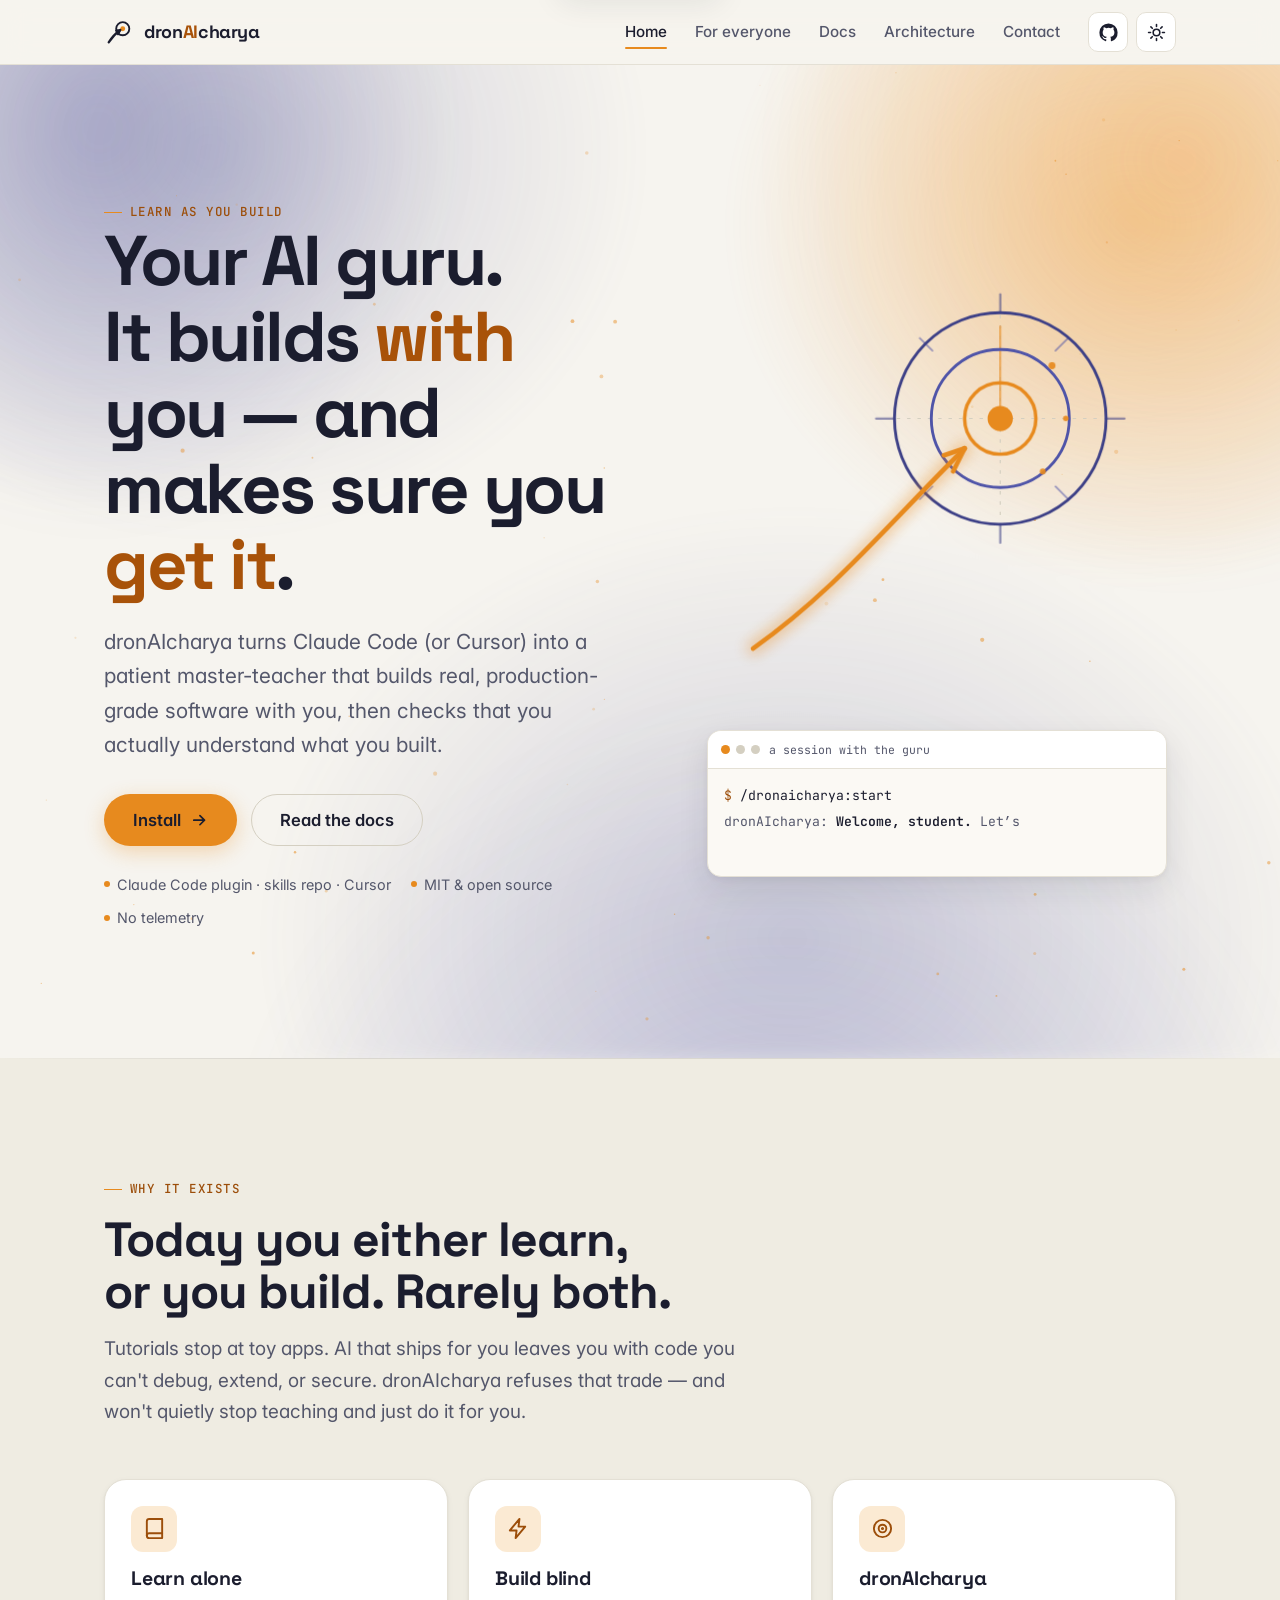
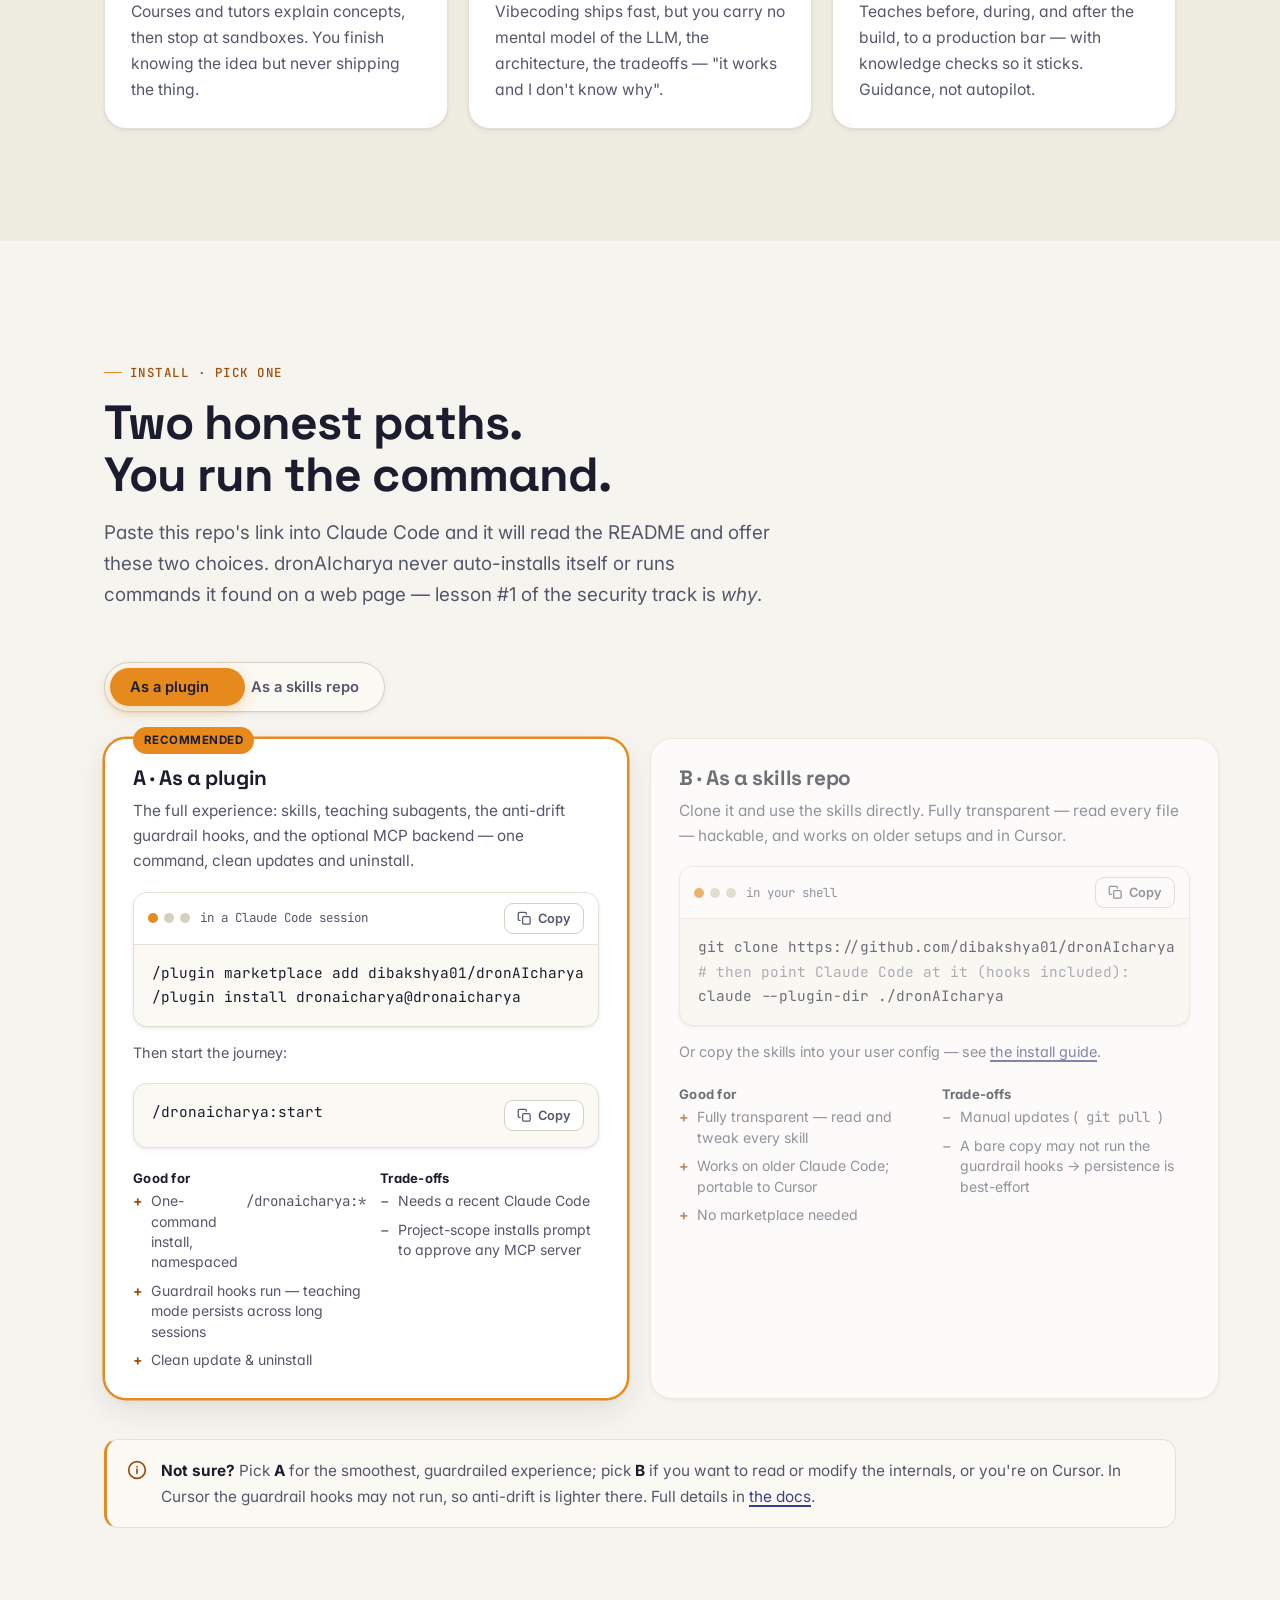
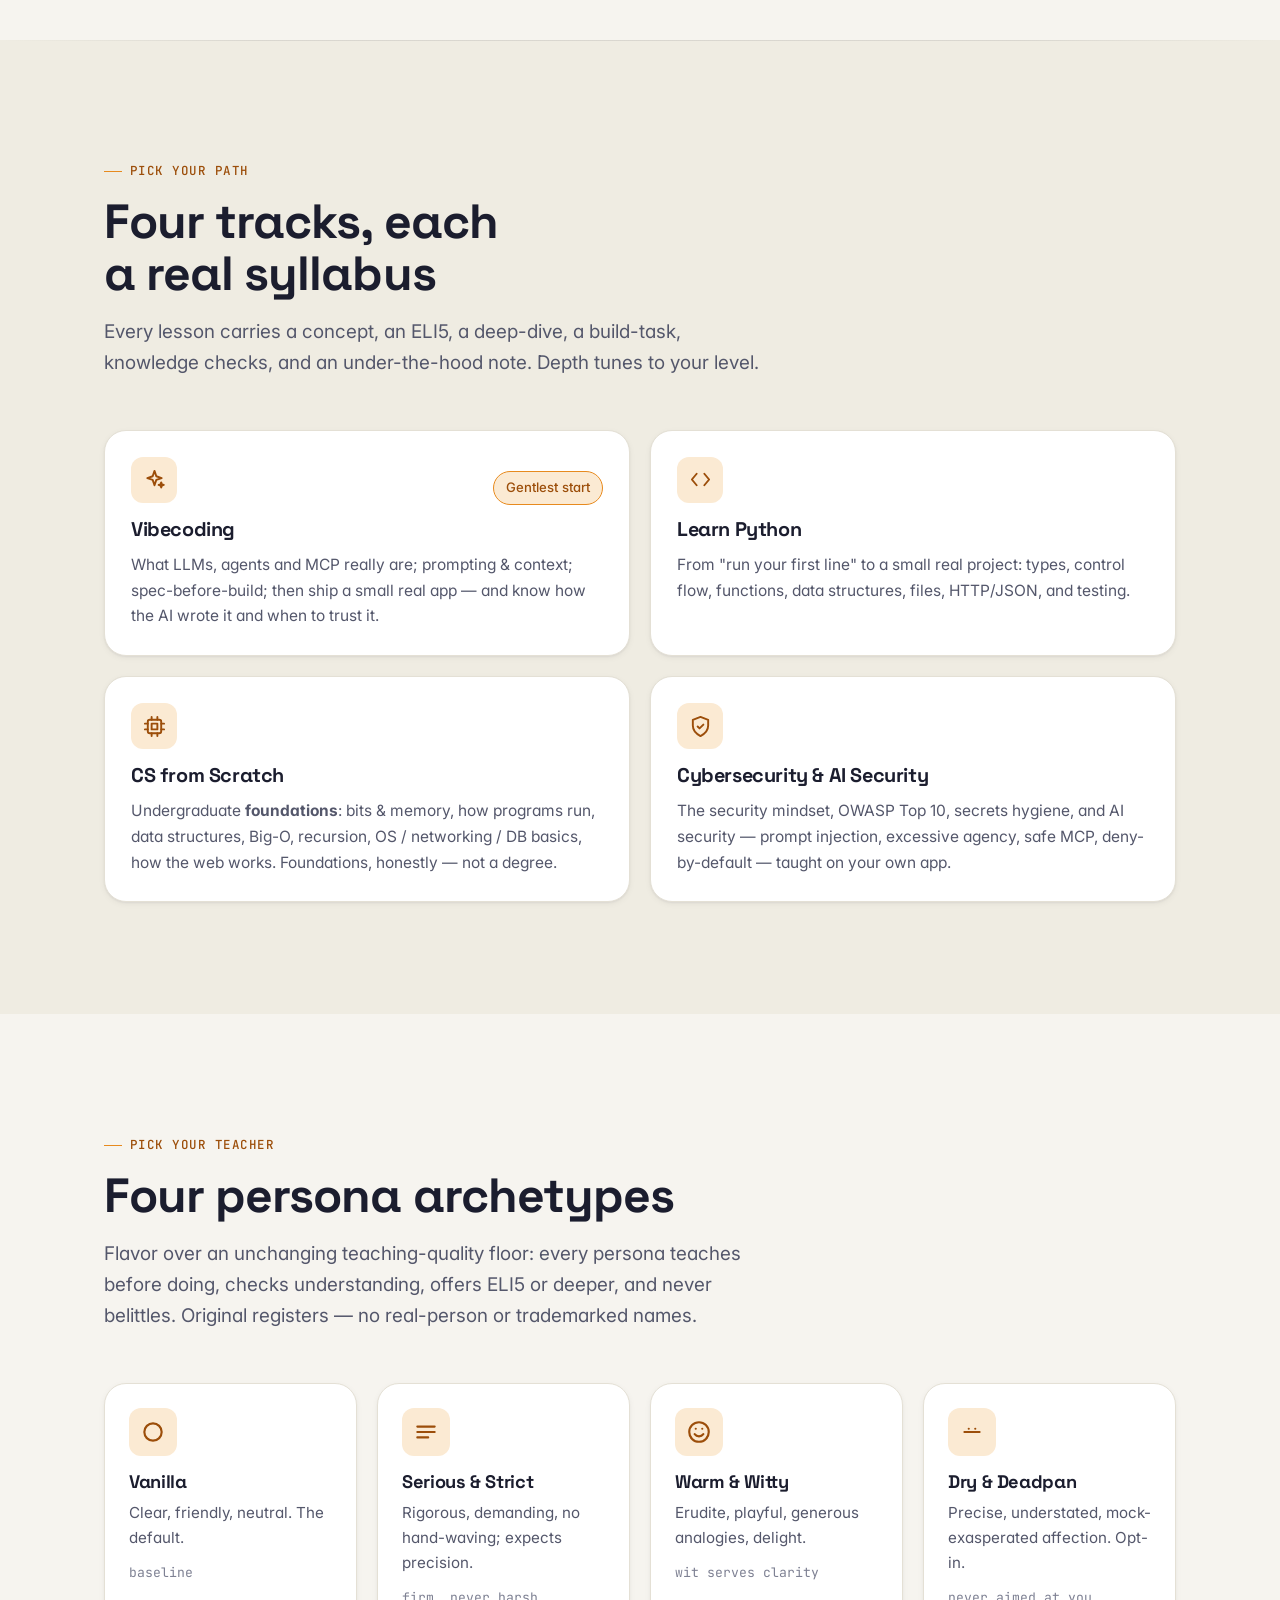
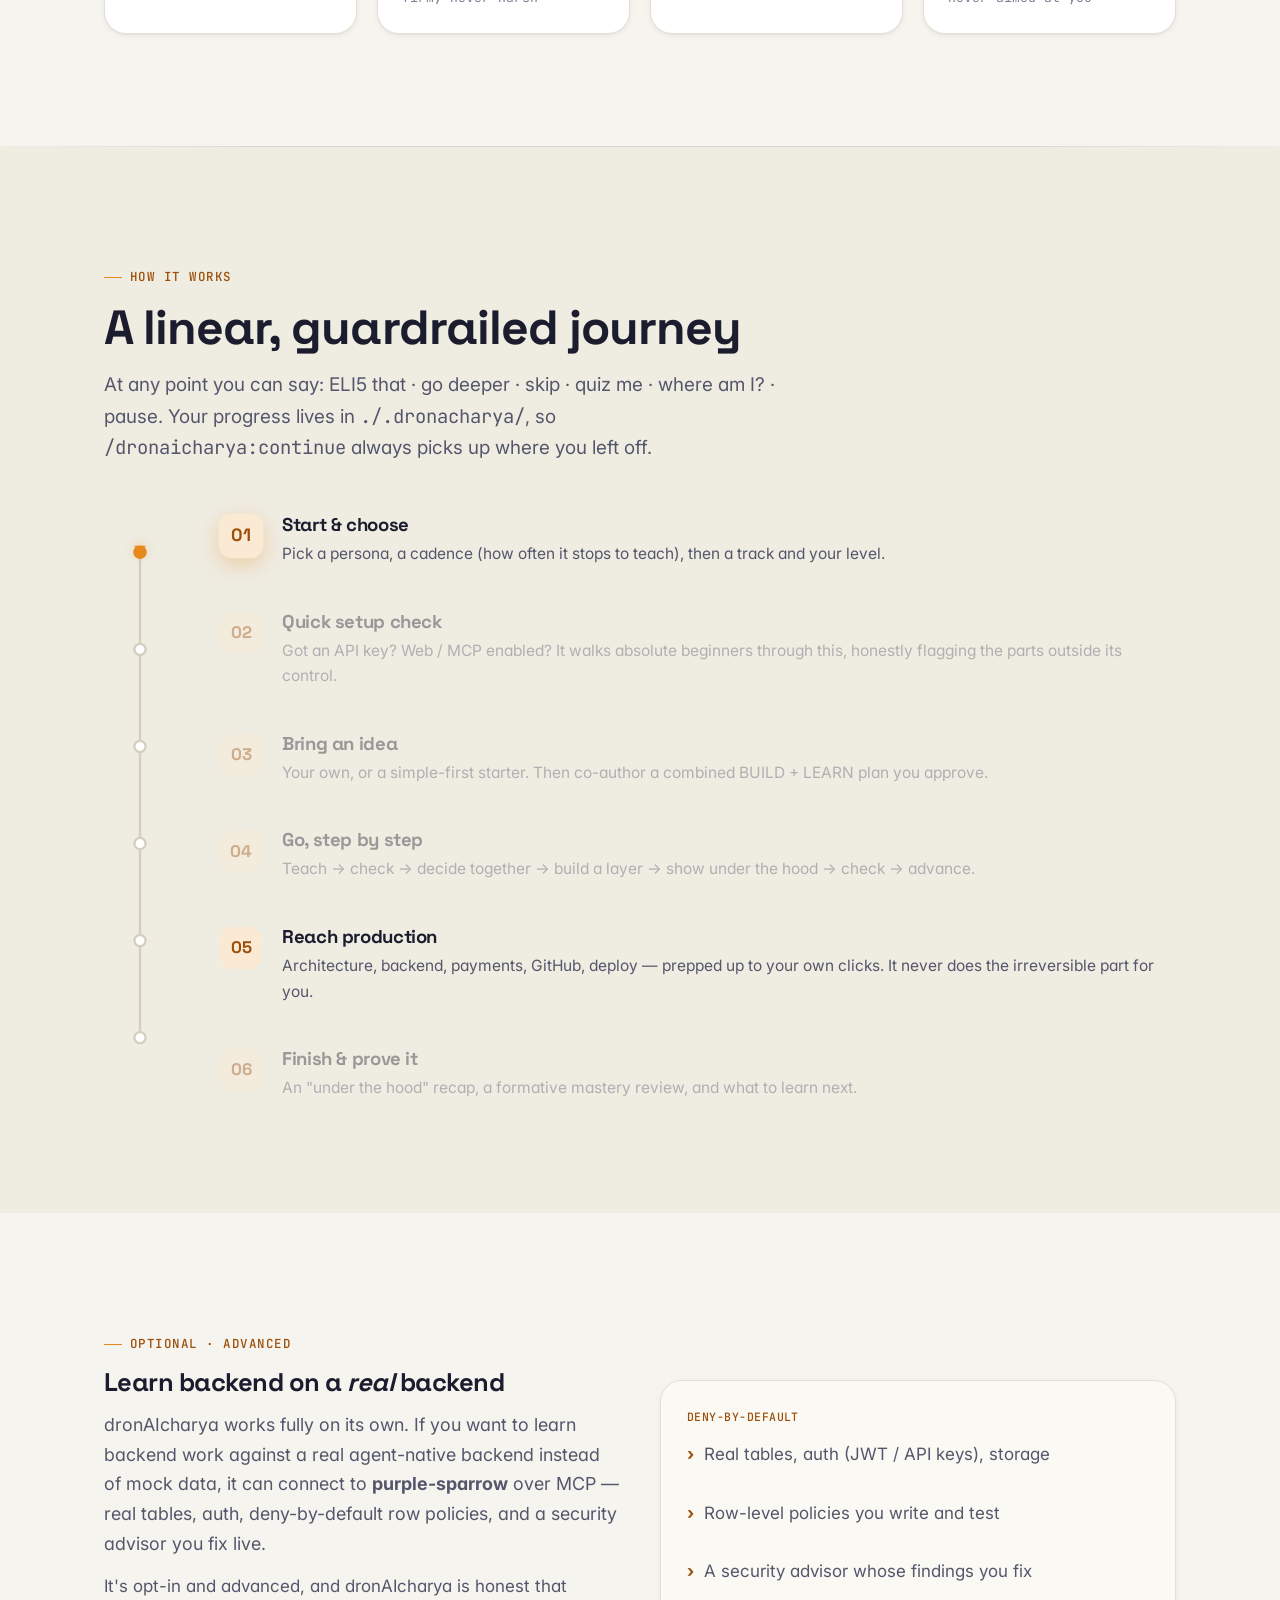
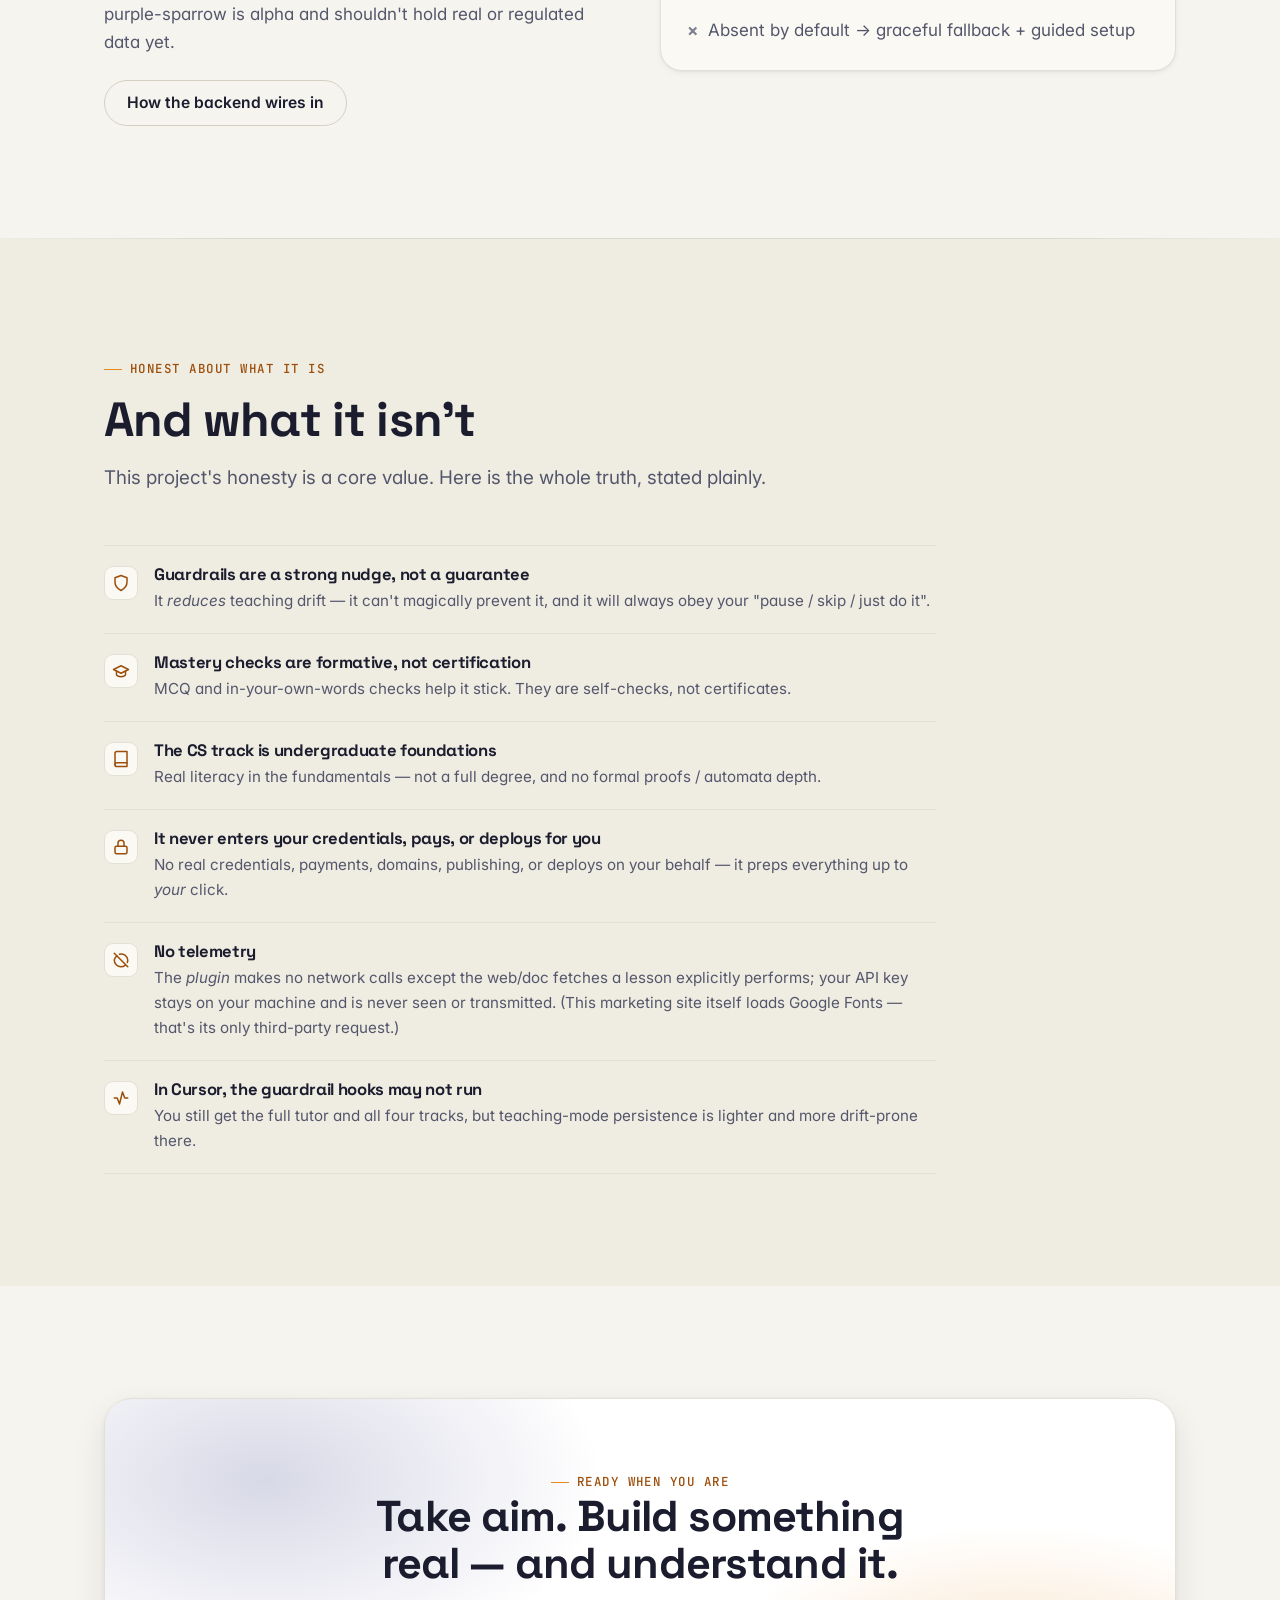
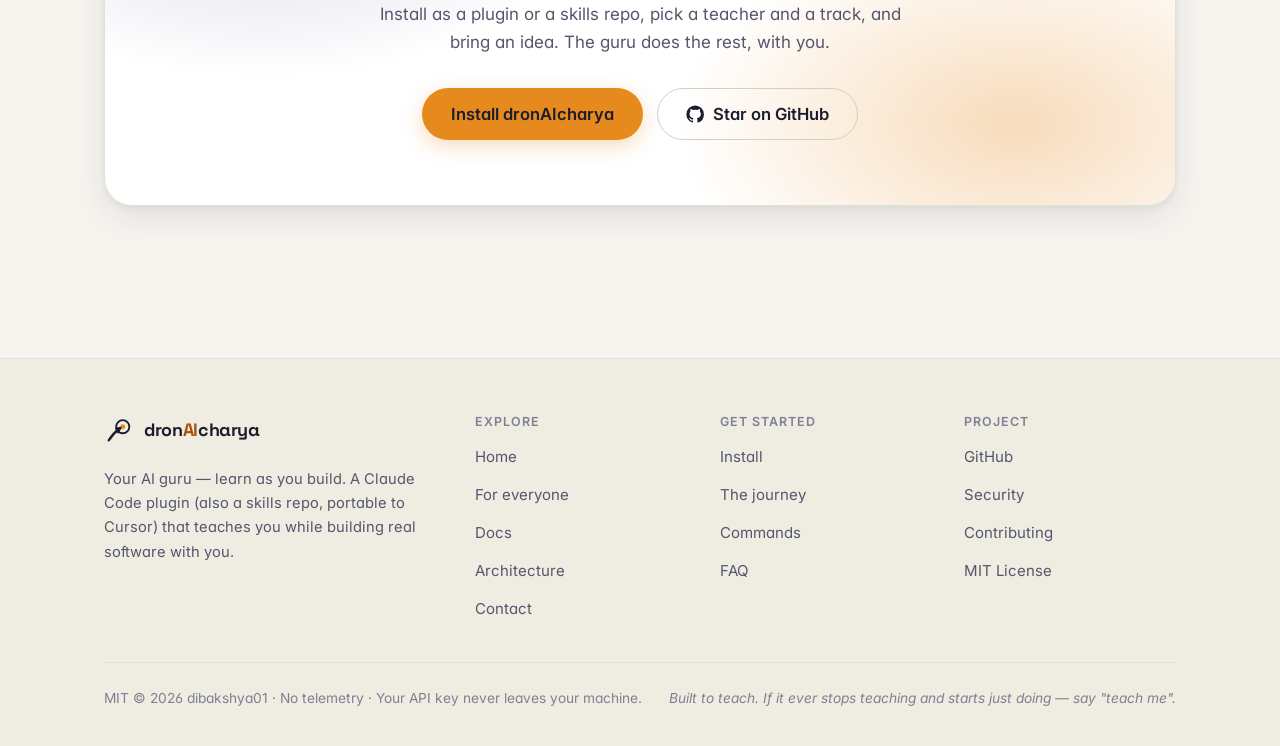
==== docs/index.html @ 23f3f472 "dronAIcharya v0.1.0 — teach-while-you-build Claude Code plugin A guided, guardrailed AI guru that te" ====
<!doctype html>
<html lang="en">
<head>
  <meta charset="utf-8">
  <meta name="viewport" content="width=device-width, initial-scale=1">
  <title>dronAIcharya — your AI guru, learn as you build</title>
  <meta name="description" content="A Claude Code plugin (also a skills repo, portable to Cursor) that turns an AI coding agent into a patient master-teacher: it builds real software with you and makes sure you understand it. Four tracks, four personas, MIT, no telemetry.">
  <meta name="color-scheme" content="light dark">
  <link rel="icon" href="assets/logo.svg" type="image/svg+xml">
  <meta property="og:type" content="website">
  <meta property="og:title" content="dronAIcharya — your AI guru, learn as you build">
  <meta property="og:description" content="Teaches you while it builds real software with you — and checks that you actually get it. A Claude Code plugin. MIT, no telemetry.">
  <meta property="og:image" content="assets/social-card.svg">
  <meta name="twitter:card" content="summary_large_image">
  <script>(function(){try{var t=localStorage.getItem('dron-theme');if(t==='dark'||t==='light'){document.documentElement.setAttribute('data-theme',t);}}catch(e){}})();</script>
  <link rel="preconnect" href="https://fonts.googleapis.com">
  <link rel="preconnect" href="https://fonts.gstatic.com" crossorigin>
  <link href="https://fonts.googleapis.com/css2?family=Space+Grotesk:wght@500;700&family=Inter:wght@400;500;600&family=JetBrains+Mono:wght@400;500&display=swap" rel="stylesheet">
  <link rel="stylesheet" href="assets/styles.css">
  <noscript><style>[data-reveal]{opacity:1!important;transform:none!important}</style></noscript>
</head>
<body>
  <a class="skip-link" href="#main">Skip to content</a>
  <div class="scroll-progress" aria-hidden="true"></div>
  <div class="grain" aria-hidden="true"></div>

  <header class="site-header">
    <nav class="container nav" aria-label="Primary">
      <a class="brand" href="index.html" aria-label="dronAIcharya — home">
        <svg class="mark" viewBox="0 0 32 32" fill="none" stroke="currentColor" aria-hidden="true">
          <circle cx="20" cy="12.5" r="7" stroke-width="2"/>
          <circle cx="20" cy="12.5" r="2.6" stroke="none" style="fill:var(--accent)"/>
          <path d="M5 27 C 9 21, 13 17, 17.3 13.9" stroke-width="2.4" stroke-linecap="round"/>
          <path d="M17.3 13.9 L 13 14.6 M17.3 13.9 L 14.9 18.3" stroke-width="2.4" stroke-linecap="round"/>
        </svg>
        <span>dron<span class="wm-ai">AI</span>charya</span>
      </a>
      <ul class="nav-links" id="nav-links">
        <li><a href="index.html" aria-current="page">Home</a></li>
        <li><a href="eli5.html">For everyone</a></li>
        <li><a href="docs.html">Docs</a></li>
        <li><a href="architecture.html">Architecture</a></li>
        <li><a href="contact.html">Contact</a></li>
      </ul>
      <div class="nav-tools">
        <a class="icon-btn" href="https://github.com/dibakshya01/dronAIcharya" target="_blank" rel="noopener" aria-label="dronAIcharya on GitHub">
          <svg viewBox="0 0 24 24" fill="currentColor" aria-hidden="true"><path d="M12 .5A11.5 11.5 0 0 0 .5 12a11.5 11.5 0 0 0 7.86 10.92c.57.1.78-.25.78-.55v-2c-3.2.7-3.88-1.37-3.88-1.37-.52-1.33-1.28-1.68-1.28-1.68-1.05-.72.08-.7.08-.7 1.16.08 1.77 1.2 1.77 1.2 1.03 1.76 2.7 1.25 3.36.96.1-.75.4-1.26.73-1.55-2.55-.29-5.24-1.28-5.24-5.7 0-1.26.45-2.29 1.2-3.1-.12-.3-.52-1.48.11-3.08 0 0 .97-.31 3.18 1.18a11 11 0 0 1 5.8 0c2.2-1.49 3.17-1.18 3.17-1.18.63 1.6.23 2.78.11 3.08.75.81 1.2 1.84 1.2 3.1 0 4.43-2.69 5.4-5.25 5.69.41.36.78 1.06.78 2.14v3.17c0 .3.2.66.79.55A11.5 11.5 0 0 0 23.5 12 11.5 11.5 0 0 0 12 .5Z"/></svg>
        </a>
        <button class="icon-btn theme-toggle" type="button" aria-pressed="false" aria-label="Switch to dark theme">
          <svg class="sun" viewBox="0 0 24 24" fill="none" stroke="currentColor" stroke-width="2" stroke-linecap="round" aria-hidden="true"><circle cx="12" cy="12" r="4.2"/><path d="M12 2v2.5M12 19.5V22M2 12h2.5M19.5 12H22M4.9 4.9l1.8 1.8M17.3 17.3l1.8 1.8M19.1 4.9l-1.8 1.8M6.7 17.3l-1.8 1.8"/></svg>
          <svg class="moon" viewBox="0 0 24 24" fill="none" stroke="currentColor" stroke-width="2" stroke-linecap="round" stroke-linejoin="round" aria-hidden="true"><path d="M20 14.5A8 8 0 0 1 9.5 4 7 7 0 1 0 20 14.5Z"/></svg>
        </button>
        <button class="icon-btn nav-toggle" type="button" aria-label="Open menu" aria-expanded="false" aria-controls="nav-links">
          <svg viewBox="0 0 24 24" fill="none" stroke="currentColor" stroke-width="2" stroke-linecap="round" aria-hidden="true"><path d="M3 6h18M3 12h18M3 18h18"/></svg>
        </button>
      </div>
    </nav>
  </header>

  <main id="main">

    <!-- ============== HERO ============== -->
    <section class="hero" aria-labelledby="hero-title">
      <div class="hero-glow" aria-hidden="true"></div>
      <div class="hero-aurora" aria-hidden="true"></div>
      <div class="hero-canvas" aria-hidden="true"></div>
      <div class="container">
        <div class="hero-grid">
          <div class="hero-copy">
            <span class="eyebrow">Learn as you build</span>
            <h1 id="hero-title">Your AI guru.<br>It builds <span class="accent">with</span> you — and makes sure you <span class="accent">get it</span>.</h1>
            <p class="hero-sub">dronAIcharya turns Claude Code (or Cursor) into a patient master-teacher that builds real, production-grade software with you, then checks that you actually understand what you built.</p>
            <div class="hero-cta">
              <a class="btn btn--primary btn--lg" href="#install">
                Install
                <svg viewBox="0 0 24 24" fill="none" stroke="currentColor" stroke-width="2.2" stroke-linecap="round" stroke-linejoin="round" aria-hidden="true"><path d="M5 12h14M13 6l6 6-6 6"/></svg>
              </a>
              <a class="btn btn--ghost btn--lg" href="docs.html">Read the docs</a>
            </div>
            <div class="hero-meta">
              <span><span class="dot" aria-hidden="true"></span>Claude Code plugin · skills repo · Cursor</span>
              <span><span class="dot" aria-hidden="true"></span>MIT &amp; open source</span>
              <span><span class="dot" aria-hidden="true"></span>No telemetry</span>
            </div>
          </div>

          <div class="hero-figure">
            <div class="hero-scene" aria-hidden="true">
              <svg viewBox="0 0 400 400" fill="none" xmlns="http://www.w3.org/2000/svg">
                <!-- faint crosshair -->
                <path d="M255 60 V240 M165 150 H345" stroke="var(--border-strong)" stroke-width="1" stroke-dasharray="3 6"/>
                <!-- lock-on reticle: rotating tick ring + radar scan around the target -->
                <g class="reticle-ticks">
                  <path d="M255 42 V58 M255 242 V258 M147 150 H163 M347 150 H363" stroke="var(--brand)" stroke-width="2" stroke-linecap="round"/>
                  <path d="M185 80 L196 91 M314 80 L303 91 M185 220 L196 209 M314 220 L303 209" stroke="var(--brand-2)" stroke-width="1.6" stroke-linecap="round"/>
                </g>
                <g class="reticle-scan">
                  <path d="M255 150 L255 70" stroke="var(--accent)" stroke-width="2" stroke-linecap="round"/>
                </g>
                <!-- target reticle -->
                <circle class="target-ring r1" cx="255" cy="150" r="92" stroke="var(--brand)" stroke-width="2.5"/>
                <circle class="target-ring r2" cx="255" cy="150" r="60" stroke="var(--brand-2)" stroke-width="2.5"/>
                <circle class="target-ring r3" cx="255" cy="150" r="31" stroke="var(--accent)" stroke-width="3"/>
                <circle class="target-core" cx="255" cy="150" r="11" fill="var(--accent)"/>
                <!-- the arrow's arc: trailing glow behind the crisp stroke -->
                <path class="arc-glow" d="M40 350 C 110 300, 150 250, 224 176" pathLength="1"/>
                <path class="arc-path" d="M40 350 C 110 300, 150 250, 224 176" pathLength="1" stroke="var(--accent)" stroke-width="4" stroke-linecap="round"/>
                <g class="arc-head" stroke="var(--accent)" stroke-width="4" stroke-linecap="round">
                  <path d="M224 176 L 206 182"/>
                  <path d="M224 176 L 214 196"/>
                </g>
                <!-- the comet that travels the arc into the bullseye -->
                <circle class="arc-comet" cx="0" cy="0" r="5"/>
                <!-- sparks on impact -->
                <g class="spark" fill="var(--accent)">
                  <circle cx="300" cy="104" r="3"/>
                  <circle cx="312" cy="150" r="2.4"/>
                  <circle cx="292" cy="196" r="2.6"/>
                </g>
              </svg>
            </div>

            <!-- Decorative illustration only — not a live terminal. -->
            <div class="hero-terminal" data-terminal role="img"
                 aria-label="Illustration: running the start command, the guru replies with a welcome and an invitation to build something and understand it.">
              <div class="term-head" aria-hidden="true">
                <span class="term-dots"><i></i><i></i><i></i></span>
                <span class="term-title">a session with the guru</span>
              </div>
              <div class="term-body" aria-hidden="true">
                <div class="term-line"><span class="term-prompt">$ </span><span class="term-cmd">/dronaicharya:start</span></div>
                <div class="term-line term-resp">dronAIcharya: <b>Welcome, student.</b> Let&rsquo;s take aim &mdash;</div>
                <div class="term-line term-resp">what shall we build, and understand, today?</div>
              </div>
            </div>
          </div>
        </div>
      </div>
    </section>

    <!-- ============== WHY ============== -->
    <section class="section section--alt" aria-labelledby="why-title">
      <div class="container">
        <div class="section-head" data-reveal>
          <span class="eyebrow">Why it exists</span>
          <h2 id="why-title">Today you either learn, or you build. Rarely both.</h2>
          <p>Tutorials stop at toy apps. AI that ships for you leaves you with code you can't debug, extend, or secure. dronAIcharya refuses that trade — and won't quietly stop teaching and just do it for you.</p>
        </div>
        <div class="grid grid-3">
          <div class="card card--hover tilt" data-reveal>
            <div class="card-icon" aria-hidden="true">
              <svg viewBox="0 0 24 24" fill="none" stroke="currentColor" stroke-width="2" stroke-linecap="round" stroke-linejoin="round"><path d="M4 19.5A2.5 2.5 0 0 1 6.5 17H20"/><path d="M6.5 2H20v20H6.5A2.5 2.5 0 0 1 4 19.5v-15A2.5 2.5 0 0 1 6.5 2Z"/></svg>
            </div>
            <h3>Learn alone</h3>
            <p>Courses and tutors explain concepts, then stop at sandboxes. You finish knowing the idea but never shipping the thing.</p>
          </div>
          <div class="card card--hover tilt" data-reveal data-delay="1">
            <div class="card-icon" aria-hidden="true">
              <svg viewBox="0 0 24 24" fill="none" stroke="currentColor" stroke-width="2" stroke-linecap="round" stroke-linejoin="round"><path d="M13 2 3 14h7l-1 8 10-12h-7l1-8Z"/></svg>
            </div>
            <h3>Build blind</h3>
            <p>Vibecoding ships fast, but you carry no mental model of the LLM, the architecture, the tradeoffs — "it works and I don't know why".</p>
          </div>
          <div class="card card--hover tilt" data-reveal data-delay="2">
            <div class="card-icon" aria-hidden="true">
              <svg viewBox="0 0 24 24" fill="none" stroke="currentColor" stroke-width="2" stroke-linecap="round" stroke-linejoin="round"><circle cx="12" cy="12" r="9"/><circle cx="12" cy="12" r="4"/><circle cx="12" cy="12" r="0.6" fill="currentColor"/></svg>
            </div>
            <h3>dronAIcharya</h3>
            <p>Teaches before, during, and after the build, to a production bar — with knowledge checks so it sticks. Guidance, not autopilot.</p>
          </div>
        </div>
      </div>
    </section>

    <!-- ============== INSTALL ============== -->
    <section class="section" id="install" aria-labelledby="install-title">
      <div class="container">
        <div class="section-head" data-reveal>
          <span class="eyebrow">Install · pick one</span>
          <h2 id="install-title">Two honest paths. You run the command.</h2>
          <p>Paste this repo's link into Claude Code and it will read the README and offer these two choices. dronAIcharya never auto-installs itself or runs commands it found on a web page — lesson #1 of the security track is <em>why</em>.</p>
        </div>

        <div class="install-switch" role="group" aria-label="Emphasize an install path" data-reveal>
          <span class="switch-thumb" aria-hidden="true"></span>
          <button type="button" data-opt="a" aria-pressed="true">As a plugin</button>
          <button type="button" data-opt="b" aria-pressed="false">As a skills repo</button>
        </div>

        <div class="chooser">
          <!-- Option A -->
          <div class="opt opt--primary" data-opt="a" data-reveal="left">
            <span class="opt-badge">Recommended</span>
            <h3>A · As a plugin</h3>
            <p class="opt-sub">The full experience: skills, teaching subagents, the anti-drift guardrail hooks, and the optional MCP backend — one command, clean updates and uninstall.</p>
            <div class="cmd">
              <div class="cmd-head">
                <span class="cmd-dots" aria-hidden="true"><i></i><i></i><i></i></span>
                <span class="cmd-title">in a Claude Code session</span>
                <button class="copy-btn" type="button" data-copy-target="#cmd-a" style="margin-left:auto">
                  <svg class="ic-copy" viewBox="0 0 24 24" fill="none" stroke="currentColor" stroke-width="2" stroke-linecap="round" stroke-linejoin="round" aria-hidden="true"><rect x="9" y="9" width="12" height="12" rx="2"/><path d="M5 15H4a2 2 0 0 1-2-2V4a2 2 0 0 1 2-2h9a2 2 0 0 1 2 2v1"/></svg>
                  <svg class="ic-check" viewBox="0 0 24 24" fill="none" stroke="currentColor" stroke-width="2.4" stroke-linecap="round" stroke-linejoin="round" aria-hidden="true"><path d="M20 6 9 17l-5-5"/></svg>
                  <span class="copy-label">Copy</span>
                </button>
              </div>
              <div class="cmd-body">
                <pre id="cmd-a"><code>/plugin marketplace add dibakshya01/dronAIcharya
/plugin install dronaicharya@dronaicharya</code></pre>
              </div>
            </div>
            <p class="mt-s" style="font-size:.9rem;color:var(--muted)">Then start the journey:</p>
            <div class="cmd">
              <div class="cmd-body">
                <pre id="cmd-a-start"><code>/dronaicharya:start</code></pre>
                <button class="copy-btn" type="button" data-copy-target="#cmd-a-start">
                  <svg class="ic-copy" viewBox="0 0 24 24" fill="none" stroke="currentColor" stroke-width="2" stroke-linecap="round" stroke-linejoin="round" aria-hidden="true"><rect x="9" y="9" width="12" height="12" rx="2"/><path d="M5 15H4a2 2 0 0 1-2-2V4a2 2 0 0 1 2-2h9a2 2 0 0 1 2 2v1"/></svg>
                  <svg class="ic-check" viewBox="0 0 24 24" fill="none" stroke="currentColor" stroke-width="2.4" stroke-linecap="round" stroke-linejoin="round" aria-hidden="true"><path d="M20 6 9 17l-5-5"/></svg>
                  <span class="copy-label">Copy</span>
                </button>
              </div>
            </div>
            <div class="proscons">
              <div>
                <div class="hd">Good for</div>
                <ul>
                  <li><span class="yes" aria-hidden="true">+</span> One-command install, namespaced <code>/dronaicharya:*</code></li>
                  <li><span class="yes" aria-hidden="true">+</span> Guardrail hooks run — teaching mode persists across long sessions</li>
                  <li><span class="yes" aria-hidden="true">+</span> Clean update &amp; uninstall</li>
                </ul>
              </div>
              <div>
                <div class="hd">Trade-offs</div>
                <ul>
                  <li><span class="no" aria-hidden="true">−</span> Needs a recent Claude Code</li>
                  <li><span class="no" aria-hidden="true">−</span> Project-scope installs prompt to approve any MCP server</li>
                </ul>
              </div>
            </div>
          </div>

          <!-- Option B -->
          <div class="opt" data-opt="b" data-reveal="right" data-delay="1">
            <h3>B · As a skills repo</h3>
            <p class="opt-sub">Clone it and use the skills directly. Fully transparent — read every file — hackable, and works on older setups and in Cursor.</p>
            <div class="cmd">
              <div class="cmd-head">
                <span class="cmd-dots" aria-hidden="true"><i></i><i></i><i></i></span>
                <span class="cmd-title">in your shell</span>
                <button class="copy-btn" type="button" data-copy-target="#cmd-b" style="margin-left:auto">
                  <svg class="ic-copy" viewBox="0 0 24 24" fill="none" stroke="currentColor" stroke-width="2" stroke-linecap="round" stroke-linejoin="round" aria-hidden="true"><rect x="9" y="9" width="12" height="12" rx="2"/><path d="M5 15H4a2 2 0 0 1-2-2V4a2 2 0 0 1 2-2h9a2 2 0 0 1 2 2v1"/></svg>
                  <svg class="ic-check" viewBox="0 0 24 24" fill="none" stroke="currentColor" stroke-width="2.4" stroke-linecap="round" stroke-linejoin="round" aria-hidden="true"><path d="M20 6 9 17l-5-5"/></svg>
                  <span class="copy-label">Copy</span>
                </button>
              </div>
              <div class="cmd-body">
                <pre id="cmd-b"><code>git clone https://github.com/dibakshya01/dronAIcharya
<span class="cmt"># then point Claude Code at it (hooks included):</span>
claude --plugin-dir ./dronAIcharya</code></pre>
              </div>
            </div>
            <p class="mt-s" style="font-size:.9rem;color:var(--muted)">Or copy the skills into your user config — see <a href="docs.html#install">the install guide</a>.</p>
            <div class="proscons">
              <div>
                <div class="hd">Good for</div>
                <ul>
                  <li><span class="yes" aria-hidden="true">+</span> Fully transparent — read and tweak every skill</li>
                  <li><span class="yes" aria-hidden="true">+</span> Works on older Claude Code; portable to Cursor</li>
                  <li><span class="yes" aria-hidden="true">+</span> No marketplace needed</li>
                </ul>
              </div>
              <div>
                <div class="hd">Trade-offs</div>
                <ul>
                  <li><span class="no" aria-hidden="true">−</span> Manual updates (<code>git pull</code>)</li>
                  <li><span class="no" aria-hidden="true">−</span> A bare copy may not run the guardrail hooks → persistence is best-effort</li>
                </ul>
              </div>
            </div>
          </div>
        </div>

        <div class="callout mt-l" data-reveal>
          <span class="ci" aria-hidden="true">
            <svg viewBox="0 0 24 24" fill="none" stroke="currentColor" stroke-width="2" stroke-linecap="round" stroke-linejoin="round"><circle cx="12" cy="12" r="10"/><path d="M12 16v-5M12 8h.01"/></svg>
          </span>
          <p><strong>Not sure?</strong> Pick <strong>A</strong> for the smoothest, guardrailed experience; pick <strong>B</strong> if you want to read or modify the internals, or you're on Cursor. In Cursor the guardrail hooks may not run, so anti-drift is lighter there. Full details in <a href="docs.html#install">the docs</a>.</p>
        </div>
      </div>
    </section>

    <!-- ============== TRACKS ============== -->
    <section class="section section--alt" aria-labelledby="tracks-title">
      <div class="container">
        <div class="section-head" data-reveal>
          <span class="eyebrow">Pick your path</span>
          <h2 id="tracks-title">Four tracks, each a real syllabus</h2>
          <p>Every lesson carries a concept, an ELI5, a deep-dive, a build-task, knowledge checks, and an under-the-hood note. Depth tunes to your level.</p>
        </div>
        <div class="grid grid-2">
          <article class="track tilt" data-reveal>
            <div class="track-top">
              <div class="card-icon" aria-hidden="true">
                <svg viewBox="0 0 24 24" fill="none" stroke="currentColor" stroke-width="2" stroke-linecap="round" stroke-linejoin="round"><path d="M12 3 13.9 8.6 19.5 10.5 13.9 12.4 12 18 10.1 12.4 4.5 10.5 10.1 8.6 12 3Z"/><path d="M19 15l.7 2 2 .7-2 .7-.7 2-.7-2-2-.7 2-.7.7-2Z"/></svg>
              </div>
              <span class="pill pill--accent">Gentlest start</span>
            </div>
            <h3>Vibecoding</h3>
            <p>What LLMs, agents and MCP really are; prompting &amp; context; spec-before-build; then ship a small real app — and know how the AI wrote it and when to trust it.</p>
          </article>
          <article class="track tilt" data-reveal data-delay="1">
            <div class="track-top">
              <div class="card-icon" aria-hidden="true">
                <svg viewBox="0 0 24 24" fill="none" stroke="currentColor" stroke-width="2" stroke-linecap="round" stroke-linejoin="round"><path d="m8 18-5-6 5-6M16 6l5 6-5 6"/></svg>
              </div>
            </div>
            <h3>Learn Python</h3>
            <p>From "run your first line" to a small real project: types, control flow, functions, data structures, files, HTTP/JSON, and testing.</p>
          </article>
          <article class="track tilt" data-reveal data-delay="2">
            <div class="track-top">
              <div class="card-icon" aria-hidden="true">
                <svg viewBox="0 0 24 24" fill="none" stroke="currentColor" stroke-width="2" stroke-linecap="round" stroke-linejoin="round"><rect x="5" y="5" width="14" height="14" rx="2"/><rect x="9" y="9" width="6" height="6"/><path d="M9 2v3M15 2v3M9 19v3M15 19v3M2 9h3M2 15h3M19 9h3M19 15h3"/></svg>
              </div>
            </div>
            <h3>CS from Scratch</h3>
            <p>Undergraduate <strong>foundations</strong>: bits &amp; memory, how programs run, data structures, Big-O, recursion, OS / networking / DB basics, how the web works. Foundations, honestly — not a degree.</p>
          </article>
          <article class="track tilt" data-reveal data-delay="3">
            <div class="track-top">
              <div class="card-icon" aria-hidden="true">
                <svg viewBox="0 0 24 24" fill="none" stroke="currentColor" stroke-width="2" stroke-linecap="round" stroke-linejoin="round"><path d="M12 2 4 5v6c0 5 3.4 8.6 8 11 4.6-2.4 8-6 8-11V5l-8-3Z"/><path d="m9 12 2 2 4-4"/></svg>
              </div>
            </div>
            <h3>Cybersecurity &amp; AI Security</h3>
            <p>The security mindset, OWASP Top 10, secrets hygiene, and AI security — prompt injection, excessive agency, safe MCP, deny-by-default — taught on your own app.</p>
          </article>
        </div>
      </div>
    </section>

    <!-- ============== PERSONAS ============== -->
    <section class="section" aria-labelledby="personas-title">
      <div class="container">
        <div class="section-head" data-reveal>
          <span class="eyebrow">Pick your teacher</span>
          <h2 id="personas-title">Four persona archetypes</h2>
          <p>Flavor over an unchanging teaching-quality floor: every persona teaches before doing, checks understanding, offers ELI5 or deeper, and never belittles. Original registers — no real-person or trademarked names.</p>
        </div>
        <div class="grid grid-4">
          <div class="persona tilt" data-reveal>
            <div class="glyph" aria-hidden="true"><svg viewBox="0 0 24 24" fill="none" stroke="currentColor" stroke-width="2"><circle cx="12" cy="12" r="8"/></svg></div>
            <h3>Vanilla</h3>
            <p class="voice">Clear, friendly, neutral. The default.</p>
            <p class="note">baseline</p>
          </div>
          <div class="persona tilt" data-reveal data-delay="1">
            <div class="glyph" aria-hidden="true"><svg viewBox="0 0 24 24" fill="none" stroke="currentColor" stroke-width="2" stroke-linecap="round"><path d="M4 7h16M4 12h16M4 17h10"/></svg></div>
            <h3>Serious &amp; Strict</h3>
            <p class="voice">Rigorous, demanding, no hand-waving; expects precision.</p>
            <p class="note">firm, never harsh</p>
          </div>
          <div class="persona tilt" data-reveal data-delay="2">
            <div class="glyph" aria-hidden="true"><svg viewBox="0 0 24 24" fill="none" stroke="currentColor" stroke-width="2" stroke-linecap="round" stroke-linejoin="round"><circle cx="12" cy="12" r="9"/><path d="M8 14s1.5 2 4 2 4-2 4-2"/><path d="M9 9h.01M15 9h.01"/></svg></div>
            <h3>Warm &amp; Witty</h3>
            <p class="voice">Erudite, playful, generous analogies, delight.</p>
            <p class="note">wit serves clarity</p>
          </div>
          <div class="persona tilt" data-reveal data-delay="3">
            <div class="glyph" aria-hidden="true"><svg viewBox="0 0 24 24" fill="none" stroke="currentColor" stroke-width="2" stroke-linecap="round"><path d="M5 12h14"/><path d="M9 9h.01M15 9h.01"/></svg></div>
            <h3>Dry &amp; Deadpan</h3>
            <p class="voice">Precise, understated, mock-exasperated affection. Opt-in.</p>
            <p class="note">never aimed at you</p>
          </div>
        </div>
      </div>
    </section>

    <!-- ============== HOW IT WORKS (trajectory) ============== -->
    <section class="section section--alt journey" id="how" aria-labelledby="how-title">
      <div class="container">
        <div class="section-head" data-reveal>
          <span class="eyebrow">How it works</span>
          <h2 id="how-title">A linear, guardrailed journey</h2>
          <p>At any point you can say: ELI5 that · go deeper · skip · quiz me · where am I? · pause. Your progress lives in <code class="mono">./.dronacharya/</code>, so <code class="mono">/dronaicharya:continue</code> always picks up where you left off.</p>
        </div>
        <div class="journey-stage">
          <div class="journey-rail" aria-hidden="true">
            <svg viewBox="0 0 44 600" fill="none" preserveAspectRatio="xMidYMin meet">
              <line class="rail-track" x1="22" y1="40" x2="22" y2="560" stroke-width="2.5" stroke-linecap="round"/>
              <path class="rail-fill" d="M22 40 L22 560" pathLength="1" stroke-width="3" stroke-dasharray="1" stroke-dashoffset="0"/>
              <circle class="node on" cx="22" cy="40"  r="6"/>
              <circle class="node on" cx="22" cy="144" r="6"/>
              <circle class="node on" cx="22" cy="248" r="6"/>
              <circle class="node on" cx="22" cy="352" r="6"/>
              <circle class="node on" cx="22" cy="456" r="6"/>
              <circle class="node on" cx="22" cy="560" r="6"/>
              <path class="rail-arrow" d="M-6 -7 L6 -7 L0 5 Z" style="transform:translate(22px,560px)"/>
            </svg>
          </div>
          <ol class="journey-steps">
            <li class="jstep" data-reveal="right"><span class="jnum" aria-hidden="true"></span><div><h3>Start &amp; choose</h3><p>Pick a persona, a cadence (how often it stops to teach), then a track and your level.</p></div></li>
            <li class="jstep" data-reveal="right"><span class="jnum" aria-hidden="true"></span><div><h3>Quick setup check</h3><p>Got an API key? Web / MCP enabled? It walks absolute beginners through this, honestly flagging the parts outside its control.</p></div></li>
            <li class="jstep" data-reveal="right"><span class="jnum" aria-hidden="true"></span><div><h3>Bring an idea</h3><p>Your own, or a simple-first starter. Then co-author a combined BUILD + LEARN plan you approve.</p></div></li>
            <li class="jstep" data-reveal="right"><span class="jnum" aria-hidden="true"></span><div><h3>Go, step by step</h3><p>Teach → check → decide together → build a layer → show under the hood → check → advance.</p></div></li>
            <li class="jstep" data-reveal="right"><span class="jnum" aria-hidden="true"></span><div><h3>Reach production</h3><p>Architecture, backend, payments, GitHub, deploy — prepped up to your own clicks. It never does the irreversible part for you.</p></div></li>
            <li class="jstep" data-reveal="right"><span class="jnum" aria-hidden="true"></span><div><h3>Finish &amp; prove it</h3><p>An "under the hood" recap, a formative mastery review, and what to learn next.</p></div></li>
          </ol>
        </div>
      </div>
    </section>

    <!-- ============== OPTIONAL BACKEND ============== -->
    <section class="section" aria-labelledby="backend-title">
      <div class="container">
        <div class="grid grid-2" style="align-items:center;gap:40px">
          <div data-reveal>
            <span class="eyebrow">Optional · advanced</span>
            <h2 id="backend-title" style="font-size:clamp(1.7rem,1.2rem+1.8vw,2.4rem);margin-top:14px">Learn backend on a <em>real</em> backend</h2>
            <p class="lead mt-s">dronAIcharya works fully on its own. If you want to learn backend work against a real agent-native backend instead of mock data, it can connect to <strong>purple-sparrow</strong> over MCP — real tables, auth, deny-by-default row policies, and a security advisor you fix live.</p>
            <p class="mt-s" style="color:var(--muted)">It's opt-in and advanced, and dronAIcharya is honest that purple-sparrow is alpha and shouldn't hold real or regulated data yet.</p>
            <a class="btn btn--ghost mt-m" href="architecture.html#backend">How the backend wires in</a>
          </div>
          <div class="card" data-reveal data-delay="1" style="background:var(--surface-2)">
            <div class="tag">deny-by-default</div>
            <ul class="prose" style="list-style:none;padding:0;margin-top:14px;display:grid;gap:12px">
              <li style="display:flex;gap:10px;align-items:flex-start"><span class="yes" style="color:var(--accent-ink);font-weight:700">›</span> Real tables, auth (JWT / API keys), storage</li>
              <li style="display:flex;gap:10px;align-items:flex-start"><span class="yes" style="color:var(--accent-ink);font-weight:700">›</span> Row-level policies you write and test</li>
              <li style="display:flex;gap:10px;align-items:flex-start"><span class="yes" style="color:var(--accent-ink);font-weight:700">›</span> A security advisor whose findings you fix</li>
              <li style="display:flex;gap:10px;align-items:flex-start"><span class="no" style="color:var(--faint);font-weight:700">×</span> Absent by default → graceful fallback + guided setup</li>
            </ul>
          </div>
        </div>
      </div>
    </section>

    <!-- ============== HONEST LIMITS ============== -->
    <section class="section section--alt" aria-labelledby="limits-title">
      <div class="container">
        <div class="section-head" data-reveal>
          <span class="eyebrow">Honest about what it is</span>
          <h2 id="limits-title">And what it isn't</h2>
          <p>This project's honesty is a core value. Here is the whole truth, stated plainly.</p>
        </div>
        <div style="max-width:52rem">
          <div class="limit" data-reveal>
            <span class="lx" aria-hidden="true"><svg viewBox="0 0 24 24" fill="none" stroke="currentColor" stroke-width="2" stroke-linecap="round" stroke-linejoin="round"><path d="M12 2 4 5v6c0 5 3.4 8.6 8 11 4.6-2.4 8-6 8-11V5l-8-3Z"/></svg></span>
            <div><h3>Guardrails are a strong nudge, not a guarantee</h3><p>It <em>reduces</em> teaching drift — it can't magically prevent it, and it will always obey your "pause / skip / just do it".</p></div>
          </div>
          <div class="limit" data-reveal>
            <span class="lx" aria-hidden="true"><svg viewBox="0 0 24 24" fill="none" stroke="currentColor" stroke-width="2" stroke-linecap="round" stroke-linejoin="round"><path d="M22 10 12 5 2 10l10 5 10-5Z"/><path d="M6 12v5c0 1 2.7 2.5 6 2.5s6-1.5 6-2.5v-5"/></svg></span>
            <div><h3>Mastery checks are formative, not certification</h3><p>MCQ and in-your-own-words checks help it stick. They are self-checks, not certificates.</p></div>
          </div>
          <div class="limit" data-reveal>
            <span class="lx" aria-hidden="true"><svg viewBox="0 0 24 24" fill="none" stroke="currentColor" stroke-width="2" stroke-linecap="round" stroke-linejoin="round"><path d="M4 19.5A2.5 2.5 0 0 1 6.5 17H20"/><path d="M6.5 2H20v20H6.5A2.5 2.5 0 0 1 4 19.5v-15A2.5 2.5 0 0 1 6.5 2Z"/></svg></span>
            <div><h3>The CS track is undergraduate foundations</h3><p>Real literacy in the fundamentals — not a full degree, and no formal proofs / automata depth.</p></div>
          </div>
          <div class="limit" data-reveal>
            <span class="lx" aria-hidden="true"><svg viewBox="0 0 24 24" fill="none" stroke="currentColor" stroke-width="2" stroke-linecap="round" stroke-linejoin="round"><rect x="4" y="11" width="16" height="10" rx="2"/><path d="M8 11V7a4 4 0 0 1 8 0v4"/></svg></span>
            <div><h3>It never enters your credentials, pays, or deploys for you</h3><p>No real credentials, payments, domains, publishing, or deploys on your behalf — it preps everything up to <em>your</em> click.</p></div>
          </div>
          <div class="limit" data-reveal>
            <span class="lx" aria-hidden="true"><svg viewBox="0 0 24 24" fill="none" stroke="currentColor" stroke-width="2" stroke-linecap="round" stroke-linejoin="round"><path d="M9.9 4.2A9 9 0 0 1 21 12a9 9 0 0 1-.6 3.3M6.6 6.6A9 9 0 0 0 3 12a9 9 0 0 0 9 9 9 9 0 0 0 5.4-1.8"/><path d="M3 3l18 18"/></svg></span>
            <div><h3>No telemetry</h3><p>The <em>plugin</em> makes no network calls except the web/doc fetches a lesson explicitly performs; your API key stays on your machine and is never seen or transmitted. (This marketing site itself loads Google Fonts — that's its only third-party request.)</p></div>
          </div>
          <div class="limit" data-reveal>
            <span class="lx" aria-hidden="true"><svg viewBox="0 0 24 24" fill="none" stroke="currentColor" stroke-width="2" stroke-linecap="round" stroke-linejoin="round"><path d="M3 12h4l3 8 4-16 3 8h4"/></svg></span>
            <div><h3>In Cursor, the guardrail hooks may not run</h3><p>You still get the full tutor and all four tracks, but teaching-mode persistence is lighter and more drift-prone there.</p></div>
          </div>
        </div>
      </div>
    </section>

    <!-- ============== CTA ============== -->
    <section class="section" aria-labelledby="cta-title">
      <div class="container">
        <div class="cta-band" data-reveal>
          <span class="eyebrow" style="justify-content:center">Ready when you are</span>
          <h2 id="cta-title">Take aim. Build something real — and understand it.</h2>
          <p>Install as a plugin or a skills repo, pick a teacher and a track, and bring an idea. The guru does the rest, with you.</p>
          <div class="hero-cta">
            <a class="btn btn--primary btn--lg" href="#install">Install dronAIcharya</a>
            <a class="btn btn--ghost btn--lg" href="https://github.com/dibakshya01/dronAIcharya" target="_blank" rel="noopener">
              <svg viewBox="0 0 24 24" fill="currentColor" aria-hidden="true" style="width:1.1em;height:1.1em"><path d="M12 .5A11.5 11.5 0 0 0 .5 12a11.5 11.5 0 0 0 7.86 10.92c.57.1.78-.25.78-.55v-2c-3.2.7-3.88-1.37-3.88-1.37-.52-1.33-1.28-1.68-1.28-1.68-1.05-.72.08-.7.08-.7 1.16.08 1.77 1.2 1.77 1.2 1.03 1.76 2.7 1.25 3.36.96.1-.75.4-1.26.73-1.55-2.55-.29-5.24-1.28-5.24-5.7 0-1.26.45-2.29 1.2-3.1-.12-.3-.52-1.48.11-3.08 0 0 .97-.31 3.18 1.18a11 11 0 0 1 5.8 0c2.2-1.49 3.17-1.18 3.17-1.18.63 1.6.23 2.78.11 3.08.75.81 1.2 1.84 1.2 3.1 0 4.43-2.69 5.4-5.25 5.69.41.36.78 1.06.78 2.14v3.17c0 .3.2.66.79.55A11.5 11.5 0 0 0 23.5 12 11.5 11.5 0 0 0 12 .5Z"/></svg>
              Star on GitHub
            </a>
          </div>
        </div>
      </div>
    </section>

  </main>

  <footer class="site-footer">
    <div class="container">
      <div class="footer-grid">
        <div class="footer-brand">
          <a class="brand" href="index.html" aria-label="dronAIcharya — home">
            <svg class="mark" viewBox="0 0 32 32" fill="none" stroke="currentColor" aria-hidden="true">
              <circle cx="20" cy="12.5" r="7" stroke-width="2"/>
              <circle cx="20" cy="12.5" r="2.6" stroke="none" style="fill:var(--accent)"/>
              <path d="M5 27 C 9 21, 13 17, 17.3 13.9" stroke-width="2.4" stroke-linecap="round"/>
              <path d="M17.3 13.9 L 13 14.6 M17.3 13.9 L 14.9 18.3" stroke-width="2.4" stroke-linecap="round"/>
            </svg>
            <span>dron<span class="wm-ai">AI</span>charya</span>
          </a>
          <p>Your AI guru — learn as you build. A Claude Code plugin (also a skills repo, portable to Cursor) that teaches you while building real software with you.</p>
        </div>
        <div class="footer-col">
          <h4>Explore</h4>
          <ul>
            <li><a href="index.html">Home</a></li>
            <li><a href="eli5.html">For everyone</a></li>
            <li><a href="docs.html">Docs</a></li>
            <li><a href="architecture.html">Architecture</a></li>
            <li><a href="contact.html">Contact</a></li>
          </ul>
        </div>
        <div class="footer-col">
          <h4>Get started</h4>
          <ul>
            <li><a href="index.html#install">Install</a></li>
            <li><a href="docs.html#journey">The journey</a></li>
            <li><a href="docs.html#commands">Commands</a></li>
            <li><a href="docs.html#faq">FAQ</a></li>
          </ul>
        </div>
        <div class="footer-col">
          <h4>Project</h4>
          <ul>
            <li><a href="https://github.com/dibakshya01/dronAIcharya" target="_blank" rel="noopener">GitHub</a></li>
            <li><a href="https://github.com/dibakshya01/dronAIcharya/blob/main/SECURITY.md" target="_blank" rel="noopener">Security</a></li>
            <li><a href="https://github.com/dibakshya01/dronAIcharya/blob/main/CONTRIBUTING.md" target="_blank" rel="noopener">Contributing</a></li>
            <li><a href="https://github.com/dibakshya01/dronAIcharya/blob/main/LICENSE" target="_blank" rel="noopener">MIT License</a></li>
          </ul>
        </div>
      </div>
      <div class="footer-bottom">
        <span>MIT &copy; <span id="year">2026</span> dibakshya01 · No telemetry · Your API key never leaves your machine.</span>
        <span class="tagline">Built to teach. If it ever stops teaching and starts just doing — say "teach me".</span>
      </div>
    </div>
  </footer>

  <div id="copy-live" class="visually-hidden" role="status" aria-live="polite"></div>
  <script src="assets/main.js" defer></script>
</body>
</html>
---- docs/assets/styles.css ----
/* ==========================================================================
   dronAIcharya — "Taking Aim"
   Visual system: deep twilight indigo (precision) + saffron/amber (the arrow,
   dawn light, teaching warmth). Space Grotesk display, Inter body,
   JetBrains Mono for commands. Motion = the arc of aim.
   ========================================================================== */

/* ---- Design tokens: light (default) ---------------------------------- */
:root {
  color-scheme: light;

  --bg:            #F6F4EF;
  --bg-2:          #EFECE2;
  --surface:       #FFFFFF;
  --surface-2:     #FBF9F4;
  --text:          #1B1D2E;
  --muted:         #54576B;
  --faint:         #7E8193;
  --border:        #E4E0D5;
  --border-strong: #D4CFC1;

  --brand:         #3C3F86;  /* twilight indigo — links, structure */
  --brand-2:       #4F54A8;
  --accent:        #E78A1E;  /* saffron — the arrow / aim / dawn (fills, strokes, glows) */
  --accent-ink:    #9C4E0A;  /* amber text that meets AA on light */
  --accent-text:   #A85209;  /* deep saffron for larger amber text (AA ≥4.5 on light) */
  --accent-soft:   #FBEAD3;
  --on-accent:     #1B1D2E;  /* dark ink on amber fills (high-vis marker) */
  --accent-glow:   rgba(231, 138, 30, .30);
  --brand-glow:    rgba(60, 63, 134, .20);

  --btn-primary-bg:   var(--accent);
  --btn-primary-text: var(--on-accent);

  --ring:          #3C3F86;
  --ring-glow:     rgba(231, 138, 30, .45);

  /* richer aurora / glow field (decorative only) */
  --aurora-1:      rgba(231, 138, 30, .26);
  --aurora-2:      rgba(60, 63, 134, .32);
  --aurora-3:      rgba(79, 84, 168, .22);
  --spark:         rgba(231, 138, 30, .55);
  --grain-opacity: .045;
  --seam:          rgba(27, 29, 46, .10);
  --sheen:         rgba(231, 138, 30, .22);

  --shadow-sm: 0 1px 2px rgb(27 29 46 / .05), 0 2px 6px rgb(27 29 46 / .05);
  --shadow-md: 0 2px 6px rgb(27 29 46 / .06), 0 12px 32px rgb(27 29 46 / .09);
  --shadow-lg: 0 8px 24px rgb(27 29 46 / .10), 0 24px 60px rgb(27 29 46 / .12);

  --maxw: 1120px;
  --radius-sm: 8px;
  --radius:    14px;
  --radius-lg: 22px;
  --radius-xl: 28px;

  --font-display: "Space Grotesk", ui-sans-serif, system-ui, sans-serif;
  --font-body:    "Inter", ui-sans-serif, system-ui, -apple-system, sans-serif;
  --font-mono:    "JetBrains Mono", ui-monospace, "SF Mono", Menlo, monospace;

  --ease: cubic-bezier(.22, 1, .36, 1);
}

/* ---- Design tokens: dark --------------------------------------------- */
@media (prefers-color-scheme: dark) {
  :root:not([data-theme="light"]) {
    color-scheme: dark;
    --bg:            #0E0F1A;
    --bg-2:          #0A0B14;
    --surface:       #161829;
    --surface-2:     #1E2138;
    --text:          #ECEAF2;
    --muted:         #A4A7BE;
    --faint:         #717592;
    --border:        #282B45;
    --border-strong: #363A5C;

    --brand:         #9095E6;
    --brand-2:       #AAAEF2;
    --accent:        #F4A62E;
    --accent-ink:    #F4A62E;
    --accent-text:   #F4A62E;
    --accent-soft:   #2A2237;
    --on-accent:     #141524;
    --accent-glow:   rgba(244, 166, 46, .26);
    --brand-glow:    rgba(144, 149, 230, .22);

    --btn-primary-bg:   var(--accent);
    --btn-primary-text: var(--on-accent);

    --ring:          #9095E6;
    --ring-glow:     rgba(244, 166, 46, .50);

    --aurora-1:      rgba(244, 166, 46, .20);
    --aurora-2:      rgba(120, 126, 240, .26);
    --aurora-3:      rgba(144, 149, 230, .18);
    --spark:         rgba(244, 166, 46, .7);
    --grain-opacity: .06;
    --seam:          rgba(255, 255, 255, .06);
    --sheen:         rgba(244, 166, 46, .20);

    --shadow-sm: 0 1px 2px rgb(0 0 0 / .4);
    --shadow-md: 0 2px 8px rgb(0 0 0 / .4), 0 16px 40px rgb(0 0 0 / .45);
    --shadow-lg: 0 10px 30px rgb(0 0 0 / .5), 0 30px 70px rgb(0 0 0 / .55);
  }
}

:root[data-theme="dark"] {
  color-scheme: dark;
  --bg:            #0E0F1A;
  --bg-2:          #0A0B14;
  --surface:       #161829;
  --surface-2:     #1E2138;
  --text:          #ECEAF2;
  --muted:         #A4A7BE;
  --faint:         #717592;
  --border:        #282B45;
  --border-strong: #363A5C;

  --brand:         #9095E6;
  --brand-2:       #AAAEF2;
  --accent:        #F4A62E;
  --accent-ink:    #F4A62E;
  --accent-text:   #F4A62E;
  --accent-soft:   #2A2237;
  --on-accent:     #141524;
  --accent-glow:   rgba(244, 166, 46, .26);
  --brand-glow:    rgba(144, 149, 230, .22);

  --btn-primary-bg:   var(--accent);
  --btn-primary-text: var(--on-accent);

  --ring:          #9095E6;
  --ring-glow:     rgba(244, 166, 46, .50);

  --aurora-1:      rgba(244, 166, 46, .20);
  --aurora-2:      rgba(120, 126, 240, .26);
  --aurora-3:      rgba(144, 149, 230, .18);
  --spark:         rgba(244, 166, 46, .7);
  --grain-opacity: .06;
  --seam:          rgba(255, 255, 255, .06);
  --sheen:         rgba(244, 166, 46, .20);

  --shadow-sm: 0 1px 2px rgb(0 0 0 / .4);
  --shadow-md: 0 2px 8px rgb(0 0 0 / .4), 0 16px 40px rgb(0 0 0 / .45);
  --shadow-lg: 0 10px 30px rgb(0 0 0 / .5), 0 30px 70px rgb(0 0 0 / .55);
}

/* ---- Reset / base ---------------------------------------------------- */
*, *::before, *::after { box-sizing: border-box; }
* { margin: 0; }

html {
  scroll-behavior: smooth;
  -webkit-text-size-adjust: 100%;
  scroll-padding-top: 88px;
}

body {
  font-family: var(--font-body);
  background: var(--bg);
  color: var(--text);
  line-height: 1.65;
  font-size: clamp(16px, 1rem + .1vw, 17px);
  -webkit-font-smoothing: antialiased;
  text-rendering: optimizeLegibility;
  overflow-x: hidden;
  font-feature-settings: "cv11", "ss01";
}

img, svg { display: block; max-width: 100%; }
a { color: var(--brand); text-decoration-thickness: 1.5px; text-underline-offset: 3px; }
a:hover { color: var(--brand-2); }

h1, h2, h3, h4 {
  font-family: var(--font-display);
  line-height: 1.08;
  letter-spacing: -0.02em;
  font-weight: 700;
  text-wrap: balance;
}

code, kbd, pre, samp { font-family: var(--font-mono); }

::selection { background: var(--accent-glow); color: var(--text); }

/* ---- Accessibility: focus + skip link -------------------------------- */
:focus-visible {
  outline: 3px solid var(--ring);
  outline-offset: 2px;
  border-radius: 4px;
}
.skip-link {
  position: fixed;
  top: 10px;
  left: 50%;
  transform: translate(-50%, -140%);
  z-index: 500;
  background: var(--surface);
  color: var(--text);
  border: 1px solid var(--border-strong);
  padding: 10px 18px;
  border-radius: var(--radius-sm);
  font-weight: 600;
  box-shadow: var(--shadow-md);
  transition: transform .18s var(--ease);
}
.skip-link:focus { transform: translate(-50%, 0); }

/* ---- Layout ---------------------------------------------------------- */
.container {
  width: 100%;
  max-width: var(--maxw);
  margin-inline: auto;
  padding-inline: 24px;
}
@media (max-width: 560px) { .container { padding-inline: 16px; } }

.section { padding-block: clamp(56px, 9vw, 112px); }
.section--tight { padding-block: clamp(40px, 6vw, 72px); }
.section--alt { background: var(--bg-2); }

.eyebrow {
  display: inline-flex;
  align-items: center;
  gap: 8px;
  font-family: var(--font-mono);
  font-size: .78rem;
  font-weight: 500;
  letter-spacing: .12em;
  text-transform: uppercase;
  color: var(--accent-ink);
}
.eyebrow::before {
  content: "";
  width: 18px; height: 1px;
  background: var(--accent);
}

.section-head { max-width: 46rem; margin-bottom: clamp(32px, 5vw, 52px); }
.section-head h2 {
  font-size: clamp(1.9rem, 1.2rem + 2.6vw, 3rem);
  margin-top: 14px;
}
.section-head p {
  color: var(--muted);
  font-size: clamp(1.02rem, 1rem + .3vw, 1.18rem);
  margin-top: 16px;
  max-width: 42rem;
}
.lead { color: var(--muted); font-size: 1.12rem; }

/* ---- Buttons --------------------------------------------------------- */
.btn {
  --lift: 0px;
  display: inline-flex;
  align-items: center;
  justify-content: center;
  gap: 9px;
  font-family: var(--font-body);
  font-weight: 600;
  font-size: .98rem;
  line-height: 1;
  padding: 14px 22px;
  border-radius: 999px;
  border: 1px solid transparent;
  cursor: pointer;
  text-decoration: none;
  white-space: nowrap;
  transition: transform .2s var(--ease), box-shadow .25s var(--ease),
              background-color .2s var(--ease), border-color .2s var(--ease), color .2s var(--ease);
  transform: translateY(var(--lift));
  will-change: transform;
}
.btn svg { width: 1.1em; height: 1.1em; }
.btn--primary {
  background: var(--btn-primary-bg);
  color: var(--btn-primary-text);
  box-shadow: 0 6px 20px var(--accent-glow);
}
.btn--primary:hover { --lift: -2px; box-shadow: 0 12px 30px var(--accent-glow); color: var(--btn-primary-text); }
.btn--primary:active { --lift: 0px; }
.btn--ghost {
  background: transparent;
  color: var(--text);
  border-color: var(--border-strong);
}
.btn--ghost:hover { --lift: -2px; border-color: var(--accent); color: var(--text); box-shadow: var(--shadow-sm); }
.btn--ghost:active { --lift: 0px; }
.btn--sm { padding: 10px 16px; font-size: .9rem; }
.btn--lg { padding: 16px 28px; font-size: 1.04rem; }

/* ---- Header / nav ---------------------------------------------------- */
.site-header {
  position: sticky;
  top: 0;
  z-index: 100;
  background: color-mix(in srgb, var(--bg) 78%, transparent);
  backdrop-filter: saturate(160%) blur(14px);
  -webkit-backdrop-filter: saturate(160%) blur(14px);
  border-bottom: 1px solid var(--border);
}
.nav {
  display: flex;
  align-items: center;
  gap: 16px;
  height: 64px;
}
.brand {
  display: inline-flex;
  align-items: center;
  gap: 10px;
  font-family: var(--font-display);
  font-weight: 700;
  font-size: 1.12rem;
  letter-spacing: -0.02em;
  color: var(--text);
  text-decoration: none;
  margin-right: auto;
}
.brand:hover { color: var(--text); }
.brand .mark { width: 30px; height: 30px; flex: none; transition: transform .4s var(--ease); }
.brand:hover .mark { transform: rotate(-8deg); }
.brand .wm-ai { color: var(--accent-text); }

.nav-links {
  display: flex;
  align-items: center;
  gap: 4px;
  list-style: none;
  padding: 0;
}
.nav-links a {
  position: relative;
  display: inline-block;
  padding: 8px 12px;
  color: var(--muted);
  font-weight: 500;
  font-size: .95rem;
  text-decoration: none;
  border-radius: 8px;
}
.nav-links a::after {
  content: "";
  position: absolute;
  left: 12px; right: 12px; bottom: 4px;
  height: 2px;
  background: var(--accent);
  border-radius: 2px;
  transform: scaleX(0);
  transform-origin: left;
  transition: transform .25s var(--ease);
}
.nav-links a:hover { color: var(--text); }
.nav-links a:hover::after { transform: scaleX(1); }
.nav-links a[aria-current="page"] { color: var(--text); }
.nav-links a[aria-current="page"]::after { transform: scaleX(1); }

.nav-tools { display: flex; align-items: center; gap: 8px; }

.icon-btn {
  display: inline-flex;
  align-items: center;
  justify-content: center;
  width: 40px; height: 40px;
  border-radius: 10px;
  border: 1px solid var(--border);
  background: var(--surface);
  color: var(--text);
  cursor: pointer;
  transition: transform .2s var(--ease), border-color .2s var(--ease), background-color .2s;
}
.icon-btn:hover { border-color: var(--accent); transform: translateY(-1px); }
.icon-btn:active { transform: translateY(0); }
.icon-btn svg { width: 19px; height: 19px; }
.theme-toggle .moon { display: none; }
:root[data-theme="dark"] .theme-toggle .sun { display: none; }
:root[data-theme="dark"] .theme-toggle .moon { display: block; }
@media (prefers-color-scheme: dark) {
  :root:not([data-theme="light"]) .theme-toggle .sun { display: none; }
  :root:not([data-theme="light"]) .theme-toggle .moon { display: block; }
}

.nav-toggle { display: none; }

@media (max-width: 860px) {
  .nav-toggle { display: inline-flex; }
  .nav-links {
    position: absolute;
    top: 64px; left: 0; right: 0;
    flex-direction: column;
    align-items: stretch;
    gap: 2px;
    background: var(--surface);
    border-bottom: 1px solid var(--border);
    padding: 12px 16px 18px;
    box-shadow: var(--shadow-md);
    transform: translateY(-8px);
    opacity: 0;
    pointer-events: none;
    transition: transform .22s var(--ease), opacity .22s var(--ease);
  }
  .nav-links a { padding: 12px 10px; font-size: 1rem; }
  .nav-links a::after { display: none; }
  .nav-links a[aria-current="page"] { color: var(--accent-ink); }
  .site-header.nav-open .nav-links {
    transform: translateY(0);
    opacity: 1;
    pointer-events: auto;
  }
}

/* ---- Hero ------------------------------------------------------------ */
.hero {
  position: relative;
  overflow: hidden;
  padding-block: clamp(64px, 10vw, 128px);
}
.hero-glow {
  position: absolute;
  inset: -20% -10% auto -10%;
  height: 120%;
  z-index: 0;
  pointer-events: none;
  background:
    radial-gradient(42% 48% at 22% 24%, var(--brand-glow) 0%, transparent 68%),
    radial-gradient(40% 46% at 82% 30%, var(--accent-glow) 0%, transparent 66%),
    radial-gradient(50% 52% at 60% 90%, var(--brand-glow) 0%, transparent 70%);
  filter: blur(8px);
  animation: drift 22s ease-in-out infinite alternate;
}
@keyframes drift {
  from { transform: translate3d(-1.5%, -1%, 0) scale(1); }
  to   { transform: translate3d(2%, 1.5%, 0) scale(1.06); }
}
.hero .container { position: relative; z-index: 1; }
.hero-grid {
  display: grid;
  grid-template-columns: 1.05fr .95fr;
  gap: clamp(28px, 5vw, 64px);
  align-items: center;
}
@media (max-width: 920px) {
  .hero-grid { grid-template-columns: 1fr; }
}
.hero h1 {
  font-size: clamp(2.5rem, 1.4rem + 5vw, 4.4rem);
  letter-spacing: -0.035em;
}
.hero h1 .accent { color: var(--accent-text); }
.hero-sub {
  margin-top: 22px;
  font-size: clamp(1.08rem, 1rem + .6vw, 1.3rem);
  color: var(--muted);
  max-width: 34rem;
}
.hero-cta {
  margin-top: 32px;
  display: flex;
  flex-wrap: wrap;
  gap: 14px;
}
.hero-meta {
  margin-top: 26px;
  display: flex;
  flex-wrap: wrap;
  gap: 10px 20px;
  font-size: .9rem;
  color: var(--muted);
}
.hero-meta span { display: inline-flex; align-items: center; gap: 7px; }
.hero-meta .dot { width: 6px; height: 6px; border-radius: 50%; background: var(--accent); flex: none; }

/* Hero figure — the arc + target */
.hero-figure {
  position: relative;
  width: 100%;
  max-width: 460px;
  margin-inline: auto;
}
.hero-scene {
  position: relative;
  aspect-ratio: 1 / 1;
  width: 100%;
}
.hero-figure svg { width: 100%; height: 100%; overflow: visible; }

.arc-path {
  stroke-dasharray: 1;
  stroke-dashoffset: 1;
  pathLength: 1;
  animation: draw-arc 2s var(--ease) .25s forwards;
}
@keyframes draw-arc { to { stroke-dashoffset: 0; } }
.arc-head { opacity: 0; animation: head-in .4s var(--ease) 1.9s forwards; }
@keyframes head-in { to { opacity: 1; } }
.target-ring {
  transform-box: fill-box;
  transform-origin: center;
  opacity: 0;
  animation: ring-in .6s var(--ease) forwards;
}
.target-ring.r1 { animation-delay: .1s; }
.target-ring.r2 { animation-delay: .25s; }
.target-ring.r3 { animation-delay: .4s; }
@keyframes ring-in {
  from { opacity: 0; transform: scale(.72); }
  to   { opacity: 1; transform: scale(1); }
}
.target-core {
  transform-box: fill-box;
  transform-origin: center;
  animation: core-pulse 2.6s ease-in-out 2.1s infinite;
}
@keyframes core-pulse {
  0%, 100% { transform: scale(1); }
  50%      { transform: scale(1.14); }
}
.spark {
  transform-box: fill-box;
  transform-origin: center;
  opacity: 0;
  animation: spark-in .5s var(--ease) 2.05s forwards;
}

/* ---- Scroll reveals -------------------------------------------------- */
[data-reveal] {
  opacity: 0;
  transform: translateY(18px);
  transition: opacity .7s var(--ease), transform .7s var(--ease);
}
[data-reveal].is-visible { opacity: 1; transform: none; }
[data-reveal][data-delay="1"] { transition-delay: .08s; }
[data-reveal][data-delay="2"] { transition-delay: .16s; }
[data-reveal][data-delay="3"] { transition-delay: .24s; }
[data-reveal][data-delay="4"] { transition-delay: .32s; }
[data-reveal][data-delay="5"] { transition-delay: .40s; }

/* ---- Cards ----------------------------------------------------------- */
.card {
  background: var(--surface);
  border: 1px solid var(--border);
  border-radius: var(--radius-lg);
  padding: 26px;
  box-shadow: var(--shadow-sm);
  transition: transform .3s var(--ease), box-shadow .3s var(--ease), border-color .3s var(--ease);
}
.card--hover:hover {
  transform: translateY(-4px);
  box-shadow: var(--shadow-md);
  border-color: var(--border-strong);
}
.card h3 { font-size: 1.22rem; letter-spacing: -0.01em; }
.card p { color: var(--muted); margin-top: 10px; font-size: .98rem; }

.card-icon {
  display: inline-flex;
  align-items: center;
  justify-content: center;
  width: 46px; height: 46px;
  border-radius: 12px;
  background: var(--accent-soft);
  color: var(--accent-ink);
  margin-bottom: 16px;
}
.card-icon svg { width: 23px; height: 23px; }

.grid { display: grid; gap: 20px; }
.grid-2 { grid-template-columns: repeat(2, 1fr); }
.grid-3 { grid-template-columns: repeat(3, 1fr); }
.grid-4 { grid-template-columns: repeat(4, 1fr); }
@media (max-width: 900px) { .grid-3, .grid-4 { grid-template-columns: repeat(2, 1fr); } }
@media (max-width: 620px) { .grid-2, .grid-3, .grid-4 { grid-template-columns: 1fr; } }

/* ---- Pills / badges -------------------------------------------------- */
.pill {
  display: inline-flex;
  align-items: center;
  gap: 7px;
  padding: 5px 12px;
  border-radius: 999px;
  border: 1px solid var(--border-strong);
  background: var(--surface-2);
  color: var(--muted);
  font-size: .82rem;
  font-weight: 500;
}
.pill--accent { border-color: var(--accent); color: var(--accent-ink); background: var(--accent-soft); }
.tag {
  font-family: var(--font-mono);
  font-size: .72rem;
  letter-spacing: .04em;
  text-transform: uppercase;
  color: var(--accent-ink);
  font-weight: 500;
}

/* ---- Code / command block + copy ------------------------------------ */
.cmd {
  position: relative;
  background: var(--surface-2);
  border: 1px solid var(--border);
  border-radius: var(--radius);
  box-shadow: var(--shadow-sm);
  overflow: hidden;
}
.cmd-head {
  display: flex;
  align-items: center;
  gap: 10px;
  padding: 10px 14px;
  border-bottom: 1px solid var(--border);
  background: var(--surface);
}
.cmd-dots { display: inline-flex; gap: 6px; }
.cmd-dots i { width: 10px; height: 10px; border-radius: 50%; background: var(--border-strong); display: block; }
.cmd-dots i:first-child { background: var(--accent); }
.cmd-title { font-family: var(--font-mono); font-size: .78rem; color: var(--muted); }
.cmd-body {
  display: flex;
  align-items: flex-start;
  gap: 12px;
  padding: 16px 14px 16px 18px;
}
.cmd-body pre {
  margin: 0;
  overflow-x: auto;
  flex: 1;
  font-size: .9rem;
  line-height: 1.7;
  color: var(--text);
  scrollbar-width: thin;
}
.cmd-body pre code { white-space: pre; }
.cmd-body .prompt { color: var(--accent-ink); user-select: none; }
.cmd-body .cmt { color: var(--faint); }

.copy-btn {
  flex: none;
  display: inline-flex;
  align-items: center;
  gap: 6px;
  padding: 7px 12px;
  border-radius: 9px;
  border: 1px solid var(--border-strong);
  background: var(--surface);
  color: var(--muted);
  font-family: var(--font-body);
  font-size: .8rem;
  font-weight: 600;
  cursor: pointer;
  transition: transform .18s var(--ease), border-color .18s var(--ease), color .18s var(--ease), background-color .18s;
}
.copy-btn svg { width: 15px; height: 15px; }
.copy-btn .ic-check { display: none; }
.copy-btn:hover { border-color: var(--accent); color: var(--text); transform: translateY(-1px); }
.copy-btn.copied { color: var(--accent-ink); border-color: var(--accent); background: var(--accent-soft); }
.copy-btn.copied .ic-copy { display: none; }
.copy-btn.copied .ic-check { display: inline; }

/* ---- Install chooser (A / B) ----------------------------------------- */
.chooser { display: grid; grid-template-columns: 1fr 1fr; gap: 22px; }
@media (max-width: 820px) { .chooser { grid-template-columns: 1fr; } }
.opt {
  position: relative;
  background: var(--surface);
  border: 1px solid var(--border);
  border-radius: var(--radius-lg);
  padding: 28px;
  box-shadow: var(--shadow-sm);
  display: flex;
  flex-direction: column;
  transition: transform .3s var(--ease), box-shadow .3s var(--ease), border-color .3s var(--ease);
}
.opt--primary { border-color: var(--accent); }
.opt:hover { transform: translateY(-4px); box-shadow: var(--shadow-md); }
.opt-badge {
  position: absolute;
  top: -12px; left: 28px;
  background: var(--accent);
  color: var(--on-accent);
  font-size: .72rem;
  font-weight: 700;
  letter-spacing: .04em;
  text-transform: uppercase;
  padding: 4px 11px;
  border-radius: 999px;
}
.opt h3 { font-size: 1.3rem; }
.opt .opt-sub { color: var(--muted); margin-top: 8px; font-size: .96rem; min-height: 3em; }
.opt .cmd { margin-top: 18px; }
.proscons { display: grid; grid-template-columns: 1fr 1fr; gap: 14px; margin-top: 20px; font-size: .88rem; }
.proscons ul { list-style: none; padding: 0; display: grid; gap: 8px; }
.proscons li { display: flex; gap: 8px; color: var(--muted); line-height: 1.45; }
.proscons .hd { font-weight: 700; color: var(--text); font-size: .82rem; letter-spacing: .02em; margin-bottom: 2px; }
.proscons .yes { color: var(--accent-ink); flex: none; font-weight: 700; }
.proscons .no  { color: var(--faint); flex: none; font-weight: 700; }
@media (max-width: 440px) { .proscons { grid-template-columns: 1fr; } }

/* ---- Personas -------------------------------------------------------- */
.persona {
  background: var(--surface);
  border: 1px solid var(--border);
  border-radius: var(--radius-lg);
  padding: 24px;
  box-shadow: var(--shadow-sm);
  transition: transform .3s var(--ease), box-shadow .3s var(--ease), border-color .3s var(--ease);
}
.persona:hover { transform: translateY(-4px); box-shadow: var(--shadow-md); border-color: var(--border-strong); }
.persona .glyph {
  width: 48px; height: 48px;
  border-radius: 12px;
  display: grid; place-items: center;
  background: var(--accent-soft);
  color: var(--accent-ink);
  margin-bottom: 16px;
}
.persona .glyph svg { width: 26px; height: 26px; }
.persona h3 { font-size: 1.14rem; }
.persona .voice { color: var(--muted); margin-top: 8px; font-size: .95rem; }
.persona .note { margin-top: 12px; font-size: .82rem; color: var(--faint); font-family: var(--font-mono); }

/* ---- Steps / how it works ------------------------------------------- */
.steps { display: grid; gap: 2px; counter-reset: step; }
.step {
  position: relative;
  display: grid;
  grid-template-columns: 56px 1fr;
  gap: 20px;
  padding: 22px 0;
  border-top: 1px solid var(--border);
  align-items: start;
}
.step:last-child { border-bottom: 1px solid var(--border); }
.step .num {
  counter-increment: step;
  font-family: var(--font-display);
  font-weight: 700;
  font-size: 1.1rem;
  color: var(--accent-ink);
  background: var(--accent-soft);
  width: 44px; height: 44px;
  border-radius: 12px;
  display: grid; place-items: center;
}
.step .num::before { content: counter(step, decimal-leading-zero); }
.step h3 { font-size: 1.15rem; }
.step p { color: var(--muted); margin-top: 6px; font-size: .97rem; }

/* ---- Tracks ---------------------------------------------------------- */
.track {
  background: var(--surface);
  border: 1px solid var(--border);
  border-radius: var(--radius-lg);
  padding: 26px;
  box-shadow: var(--shadow-sm);
  display: flex;
  flex-direction: column;
  transition: transform .3s var(--ease), box-shadow .3s var(--ease), border-color .3s var(--ease);
}
.track:hover { transform: translateY(-4px); box-shadow: var(--shadow-md); border-color: var(--border-strong); }
.track .track-top { display: flex; align-items: center; justify-content: space-between; gap: 10px; }
.track h3 { font-size: 1.24rem; }
.track p { color: var(--muted); margin-top: 12px; font-size: .97rem; flex: 1; }
.track .track-num { font-family: var(--font-mono); color: var(--faint); font-size: .85rem; }

/* ---- Honest limits --------------------------------------------------- */
.limit {
  display: flex;
  gap: 16px;
  padding: 20px 0;
  border-top: 1px solid var(--border);
}
.limit:last-child { border-bottom: 1px solid var(--border); }
.limit .lx {
  flex: none;
  width: 34px; height: 34px;
  border-radius: 9px;
  display: grid; place-items: center;
  background: var(--surface-2);
  border: 1px solid var(--border);
  color: var(--accent-ink);
}
.limit .lx svg { width: 18px; height: 18px; }
.limit h3 { font-size: 1.04rem; }
.limit p { color: var(--muted); margin-top: 4px; font-size: .95rem; }

/* ---- Callout --------------------------------------------------------- */
.callout {
  display: flex;
  gap: 14px;
  padding: 18px 20px;
  border-radius: var(--radius);
  background: var(--surface-2);
  border: 1px solid var(--border);
  border-left: 3px solid var(--accent);
}
.callout .ci { flex: none; color: var(--accent-ink); margin-top: 2px; }
.callout .ci svg { width: 20px; height: 20px; }
.callout p { color: var(--muted); font-size: .96rem; }
.callout strong { color: var(--text); }

/* ---- Prose (docs/eli5/architecture bodies) --------------------------- */
.prose { max-width: 46rem; }
.prose > * + * { margin-top: 1.1em; }
.prose h2 { font-size: clamp(1.5rem, 1.2rem + 1.4vw, 2rem); margin-top: 1.8em; }
.prose h3 { font-size: 1.3rem; margin-top: 1.4em; }
.prose p, .prose li { color: var(--text); }
.prose p { color: var(--muted); }
.prose ul, .prose ol { padding-left: 1.3em; display: grid; gap: .5em; }
.prose li { color: var(--muted); }
.prose li::marker { color: var(--accent-text); }
.prose strong { color: var(--text); font-weight: 600; }
.prose a { color: var(--brand); }
.prose code:not(pre code) {
  background: var(--surface-2);
  border: 1px solid var(--border);
  padding: .12em .4em;
  border-radius: 6px;
  font-size: .86em;
  color: var(--accent-ink);
}

/* ---- FAQ (details) --------------------------------------------------- */
.faq { display: grid; gap: 2px; }
.faq details {
  border-top: 1px solid var(--border);
  padding: 4px 0;
}
.faq details:last-of-type { border-bottom: 1px solid var(--border); }
.faq summary {
  list-style: none;
  cursor: pointer;
  padding: 18px 44px 18px 2px;
  position: relative;
  font-family: var(--font-display);
  font-weight: 600;
  font-size: 1.06rem;
  color: var(--text);
}
.faq summary::-webkit-details-marker { display: none; }
.faq summary::after {
  content: "";
  position: absolute;
  right: 6px; top: 50%;
  width: 11px; height: 11px;
  border-right: 2px solid var(--accent);
  border-bottom: 2px solid var(--accent);
  transform: translateY(-65%) rotate(45deg);
  transition: transform .25s var(--ease);
}
.faq details[open] summary::after { transform: translateY(-35%) rotate(-135deg); }
.faq .faq-body { padding: 0 2px 20px; color: var(--muted); font-size: .98rem; }

/* ---- Table ----------------------------------------------------------- */
.table-wrap { overflow-x: auto; border: 1px solid var(--border); border-radius: var(--radius); }
table { width: 100%; border-collapse: collapse; font-size: .94rem; min-width: 460px; }
th, td { text-align: left; padding: 14px 16px; border-bottom: 1px solid var(--border); vertical-align: top; }
th { font-family: var(--font-display); font-weight: 600; color: var(--text); background: var(--surface-2); }
td { color: var(--muted); }
tr:last-child td { border-bottom: 0; }
td code, th code { font-size: .86em; }

/* ---- CTA band -------------------------------------------------------- */
.cta-band {
  position: relative;
  overflow: hidden;
  border-radius: var(--radius-xl);
  border: 1px solid var(--border);
  background: var(--surface);
  padding: clamp(36px, 6vw, 64px);
  text-align: center;
  box-shadow: var(--shadow-md);
}
.cta-band::before {
  content: "";
  position: absolute;
  inset: 0;
  z-index: 0;
  background:
    radial-gradient(45% 70% at 15% 20%, var(--brand-glow) 0%, transparent 70%),
    radial-gradient(45% 70% at 85% 80%, var(--accent-glow) 0%, transparent 70%);
  pointer-events: none;
}
.cta-band > * { position: relative; z-index: 1; }
.cta-band h2 { font-size: clamp(1.8rem, 1.3rem + 2.2vw, 2.7rem); }
.cta-band p { color: var(--muted); margin: 14px auto 28px; max-width: 34rem; }
.cta-band .hero-cta { justify-content: center; }

/* ---- Footer ---------------------------------------------------------- */
.site-footer {
  border-top: 1px solid var(--border);
  background: var(--bg-2);
  padding-block: 56px 36px;
  margin-top: 40px;
}
.footer-grid {
  display: grid;
  grid-template-columns: 1.6fr 1fr 1fr 1fr;
  gap: 32px;
}
@media (max-width: 760px) { .footer-grid { grid-template-columns: 1fr 1fr; gap: 28px; } }
@media (max-width: 440px) { .footer-grid { grid-template-columns: 1fr; } }
.footer-brand .brand { margin-right: 0; }
.footer-brand p { color: var(--muted); margin-top: 14px; font-size: .92rem; max-width: 26rem; }
.footer-col h4 {
  font-family: var(--font-body);
  font-size: .78rem;
  letter-spacing: .08em;
  text-transform: uppercase;
  color: var(--faint);
  font-weight: 600;
  margin-bottom: 14px;
}
.footer-col ul { list-style: none; padding: 0; display: grid; gap: 10px; }
.footer-col a { color: var(--muted); text-decoration: none; font-size: .94rem; }
.footer-col a:hover { color: var(--accent-ink); }
.footer-bottom {
  margin-top: 40px;
  padding-top: 24px;
  border-top: 1px solid var(--border);
  display: flex;
  flex-wrap: wrap;
  gap: 10px 20px;
  align-items: center;
  justify-content: space-between;
  color: var(--faint);
  font-size: .86rem;
}
.footer-bottom .tagline { font-style: italic; }

/* ---- Utilities ------------------------------------------------------- */
.visually-hidden {
  position: absolute !important;
  width: 1px; height: 1px;
  padding: 0; margin: -1px;
  overflow: hidden; clip: rect(0 0 0 0);
  white-space: nowrap; border: 0;
}
.center { text-align: center; }
.mt-s { margin-top: 14px; } .mt-m { margin-top: 24px; } .mt-l { margin-top: 40px; }
.mono { font-family: var(--font-mono); }
.text-accent { color: var(--accent-ink); }
.page-hero { padding-block: clamp(56px, 8vw, 96px) clamp(20px, 4vw, 40px); position: relative; overflow: hidden; }
.page-hero h1 { font-size: clamp(2.1rem, 1.4rem + 3.4vw, 3.4rem); }
.page-hero .lead { margin-top: 18px; max-width: 40rem; }

/* ==========================================================================
   LEVEL-UP LAYER — deeper motion & aesthetics ("The Marksman's Field").
   Everything here is decorative and fully neutralized by the reduced-motion
   block that follows. All content remains legible with motion off / JS off.
   ========================================================================== */

/* ---- Scroll progress — "the bow being drawn" ------------------------- */
.scroll-progress {
  position: fixed;
  top: 0; left: 0; right: 0;
  height: 3px;
  z-index: 300;
  transform: scaleX(0);
  transform-origin: 0 50%;
  background: linear-gradient(90deg, var(--brand-2), var(--accent));
  box-shadow: 0 0 14px var(--accent-glow);
  pointer-events: none;
  will-change: transform;
}

/* ---- Grain / film texture (self-contained fractal-noise data URI) ---- */
.grain {
  position: fixed;
  inset: 0;
  z-index: 1;
  pointer-events: none;
  opacity: var(--grain-opacity);
  mix-blend-mode: soft-light;
  background-image: url("data:image/svg+xml,%3Csvg xmlns='http://www.w3.org/2000/svg' width='140' height='140'%3E%3Cfilter id='n'%3E%3CfeTurbulence type='fractalNoise' baseFrequency='0.82' numOctaves='2' stitchTiles='stitch'/%3E%3C/filter%3E%3Crect width='100%25' height='100%25' filter='url(%23n)'/%3E%3C/svg%3E");
  background-size: 140px 140px;
}
/* keep real content above the grain (skip-link keeps its own fixed position) */
.site-header, main, .site-footer { position: relative; z-index: 2; }

/* ---- Section seam — soft transition between bands -------------------- */
.section--alt { position: relative; }
.section--alt::before {
  content: "";
  position: absolute;
  top: 0; left: 0; right: 0;
  height: 1px;
  background: linear-gradient(90deg, transparent, var(--seam) 20%, var(--seam) 80%, transparent);
}

/* ---- Hero: aurora field + particle canvas + parallax scene ----------- */
.hero-aurora {
  position: absolute;
  inset: -32% -16% auto -16%;
  height: 160%;
  z-index: 0;
  pointer-events: none;
  background:
    radial-gradient(34% 40% at 18% 24%, var(--aurora-2) 0%, transparent 62%),
    radial-gradient(40% 44% at 82% 26%, var(--aurora-1) 0%, transparent 60%),
    radial-gradient(48% 50% at 58% 94%, var(--aurora-3) 0%, transparent 68%);
  filter: blur(22px) saturate(118%);
  animation: aurora-drift 28s ease-in-out infinite alternate;
  transform: translate3d(calc(var(--px, 0) * -0.6px), calc(var(--py, 0) * -0.6px), 0);
}
@keyframes aurora-drift {
  0%   { background-position: 0% 0%, 0% 0%, 0% 0%; }
  50%  { background-position: 4% 3%, -3% 2%, 2% -3%; }
  100% { background-position: -3% 4%, 3% -2%, -2% 3%; }
}
.hero-canvas {
  position: absolute;
  inset: 0;
  z-index: 0;
  width: 100%; height: 100%;
  pointer-events: none;
}
.hero-scene {
  will-change: transform;
  transform: translate3d(calc(var(--px, 0) * 1px), calc(var(--py, 0) * 1px), 0);
}

/* arc trailing glow + traveling comet */
.arc-glow {
  fill: none;
  stroke: var(--accent);
  stroke-width: 11;
  stroke-linecap: round;
  opacity: .42;
  filter: blur(6px);
  stroke-dasharray: 1;
  stroke-dashoffset: 1;
  animation: draw-arc 2s var(--ease) .25s forwards;
}
.arc-comet {
  fill: var(--accent);
  filter: drop-shadow(0 0 6px var(--spark));
  opacity: 0;
  animation: comet 2.05s var(--ease) .22s forwards;
}
@keyframes comet {
  0%   { opacity: 0; transform: translate(40px, 350px) scale(.5); }
  12%  { opacity: 1; }
  25%  { transform: translate(87.9px, 312.1px) scale(1); }
  50%  { transform: translate(130.5px, 272px) scale(1); }
  75%  { transform: translate(173.9px, 227.4px) scale(1); }
  90%  { opacity: 1; transform: translate(224px, 176px) scale(1.2); }
  100% { opacity: 0; transform: translate(224px, 176px) scale(1.7); }
}
/* impact sparks pop as the comet reaches the bullseye (fixes a dormant
   reference to an undefined keyframe in the original stylesheet) */
@keyframes spark-in {
  0%   { opacity: 0; transform: scale(.3); }
  55%  { opacity: 1; transform: scale(1.35); }
  100% { opacity: .92; transform: scale(1); }
}

/* lock-on reticle: slow ticks + radar scan */
.reticle-ticks {
  transform-box: fill-box;
  transform-origin: center;
  opacity: 0;
  animation: reticle-fade .8s ease .6s forwards, reticle-spin 54s linear infinite;
}
.reticle-scan {
  transform-box: fill-box;
  transform-origin: center;
  opacity: 0;
  animation: reticle-fade 1s ease 1s forwards, reticle-scan-spin 7s linear 1.2s infinite;
}
@keyframes reticle-fade { to { opacity: .55; } }
@keyframes reticle-spin { to { transform: rotate(360deg); } }
@keyframes reticle-scan-spin { to { transform: rotate(360deg); } }

/* ---- Directional scroll-reveal variants ------------------------------ */
[data-reveal="left"]  { transform: translateX(-28px); }
[data-reveal="right"] { transform: translateX(28px); }
[data-reveal="scale"] { transform: scale(.955); }
[data-reveal].is-visible { opacity: 1; transform: none; }

/* ---- Pointer-reactive 3D tilt + sheen on cards ----------------------- */
.tilt {
  position: relative;
  overflow: hidden;
  transform-style: preserve-3d;
}
.tilt::after {
  content: "";
  position: absolute;
  inset: 0;
  border-radius: inherit;
  pointer-events: none;
  background: radial-gradient(260px circle at var(--mx, 50%) var(--my, 50%), var(--sheen), transparent 62%);
  opacity: 0;
  transition: opacity .3s var(--ease);
  z-index: 0;
}
.tilt:hover::after { opacity: 1; }
.tilt > * { position: relative; z-index: 1; }

/* ---- Install A/B segmented switch ------------------------------------ */
.install-switch {
  position: relative;
  display: inline-flex;
  gap: 2px;
  padding: 5px;
  margin-bottom: 26px;
  border-radius: 999px;
  border: 1px solid var(--border-strong);
  background: var(--surface-2);
  box-shadow: var(--shadow-sm);
}
.install-switch .switch-thumb {
  position: absolute;
  z-index: 0;
  top: 5px; bottom: 5px; left: 5px;
  width: calc(50% - 5px);
  border-radius: 999px;
  background: var(--accent);
  box-shadow: 0 5px 16px var(--accent-glow);
  transform: translateX(var(--thumb, 0));
  transition: transform .38s var(--ease);
}
.install-switch button {
  position: relative;
  z-index: 1;
  flex: 1;
  border: 0;
  background: transparent;
  cursor: pointer;
  font-family: var(--font-body);
  font-weight: 600;
  font-size: .92rem;
  color: var(--muted);
  padding: 10px 20px;
  border-radius: 999px;
  white-space: nowrap;
  transition: color .28s var(--ease);
}
.install-switch button[aria-pressed="true"] { color: var(--on-accent); }
.chooser .opt { transition: transform .3s var(--ease), box-shadow .3s var(--ease), border-color .3s var(--ease), opacity .35s var(--ease); }
.chooser.has-switch .opt { opacity: .62; }
.chooser.has-switch .opt.is-active { opacity: 1; }
.chooser .opt.is-active { border-color: var(--accent); box-shadow: 0 0 0 1.5px var(--accent), var(--shadow-md); }

/* ---- Signature scroll moment: the journey "trajectory" rail ---------- */
.journey-stage {
  display: grid;
  grid-template-columns: 72px 1fr;
  gap: clamp(18px, 4vw, 44px);
  align-items: start;
}
.journey-rail {
  position: sticky;
  top: 108px;
  align-self: start;
  height: min(66vh, 560px);
}
.journey-rail svg { width: 100%; height: 100%; overflow: visible; }
.journey-rail .rail-track { stroke: var(--border-strong); }
.journey-rail .rail-fill {
  stroke: var(--accent);
  stroke-linecap: round;
  filter: drop-shadow(0 0 5px var(--accent-glow));
  transition: stroke-dashoffset .5s var(--ease);
}
.journey-rail .node {
  fill: var(--surface);
  stroke: var(--accent);
  stroke-width: 2.5;
  transition: fill .4s var(--ease), stroke .4s var(--ease), r .4s var(--ease);
}
.journey-rail .node.dim { fill: var(--surface); stroke: var(--border-strong); }
.journey-rail .node.on  { fill: var(--accent); stroke: var(--accent); }
.journey-rail .rail-arrow {
  fill: var(--accent);
  filter: drop-shadow(0 0 6px var(--spark));
  transition: transform .5s var(--ease);
}
.journey-steps {
  list-style: none;
  margin: 0;
  padding: 0;
  display: grid;
  gap: clamp(22px, 5vh, 56px);
  counter-reset: jstep;
}
.jstep {
  display: grid;
  grid-template-columns: 46px 1fr;
  gap: 16px;
  align-items: start;
  transition: opacity .45s var(--ease), transform .45s var(--ease);
}
.jstep .jnum {
  counter-increment: jstep;
  font-family: var(--font-display);
  font-weight: 700;
  font-size: 1.05rem;
  color: var(--accent-ink);
  background: var(--accent-soft);
  width: 42px; height: 42px;
  border-radius: 12px;
  display: grid; place-items: center;
  transition: transform .4s var(--ease), box-shadow .4s var(--ease);
}
.jstep .jnum::before { content: counter(jstep, decimal-leading-zero); }
.jstep h3 { font-size: 1.16rem; }
.jstep p { color: var(--muted); margin-top: 6px; font-size: .97rem; }
.journey.is-enhanced .jstep { opacity: .4; }
.journey.is-enhanced .jstep.is-active { opacity: 1; }
.journey.is-enhanced .jstep.is-active .jnum {
  transform: scale(1.06);
  box-shadow: 0 6px 18px var(--accent-glow);
}
@media (max-width: 560px) {
  .journey-stage { grid-template-columns: 44px 1fr; gap: 14px; }
}

/* ---- Decorative mock terminal (the guru's greeting) ------------------ */
.hero-terminal {
  margin-top: 24px;
  border: 1px solid var(--border);
  border-radius: var(--radius);
  background: var(--surface-2);
  box-shadow: var(--shadow-md);
  overflow: hidden;
}
.term-head {
  display: flex;
  align-items: center;
  gap: 9px;
  padding: 9px 13px;
  border-bottom: 1px solid var(--border);
  background: var(--surface);
}
.term-dots { display: inline-flex; gap: 6px; }
.term-dots i { width: 9px; height: 9px; border-radius: 50%; background: var(--border-strong); display: block; }
.term-dots i:first-child { background: var(--accent); }
.term-title { font-family: var(--font-mono); font-size: .72rem; color: var(--muted); }
.term-body {
  padding: 15px 16px 17px;
  font-family: var(--font-mono);
  font-size: .82rem;
  line-height: 1.85;
  min-height: 8.2em;
}
.term-line { white-space: pre-wrap; word-break: break-word; }
.term-line + .term-line { margin-top: 2px; }
.term-prompt { color: var(--accent-ink); }
.term-cmd { color: var(--text); }
.term-resp { color: var(--muted); }
.term-resp b { color: var(--text); font-weight: 600; }
.term-cursor {
  display: inline-block;
  width: 8px; height: 1.02em;
  vertical-align: -0.16em;
  background: var(--accent);
  margin-left: 3px;
  animation: term-blink 1.1s steps(1) infinite;
}
@keyframes term-blink { 50% { opacity: 0; } }

/* ==========================================================================
   Reduced motion — fully still. Content visible, no transforms, no keyframes.
   ========================================================================== */
@media (prefers-reduced-motion: reduce) {
  html { scroll-behavior: auto; }
  *, *::before, *::after {
    animation-duration: 0.001ms !important;
    animation-iteration-count: 1 !important;
    transition-duration: 0.001ms !important;
    scroll-behavior: auto !important;
  }
  [data-reveal] { opacity: 1 !important; transform: none !important; }
  .hero-glow { animation: none !important; }
  .arc-path { stroke-dashoffset: 0 !important; animation: none !important; }
  .arc-head, .spark, .target-ring { opacity: 1 !important; transform: none !important; animation: none !important; }
  .target-core { animation: none !important; transform: none !important; }
  .btn, .card, .opt, .track, .persona, .icon-btn, .copy-btn { transition: none !important; }
  .btn:hover, .card--hover:hover, .opt:hover, .track:hover, .persona:hover { transform: none !important; }

  /* level-up layer — everything still, everything visible */
  .scroll-progress, .hero-canvas { display: none !important; }
  .hero-aurora { animation: none !important; transform: none !important; }
  .hero-scene { transform: none !important; }
  .arc-glow { stroke-dashoffset: 0 !important; animation: none !important; }
  .arc-comet { opacity: 0 !important; animation: none !important; }
  .reticle-ticks, .reticle-scan { animation: none !important; transform: none !important; opacity: .5 !important; }
  [data-reveal="left"], [data-reveal="right"], [data-reveal="scale"] { transform: none !important; opacity: 1 !important; }
  .tilt { transform: none !important; }
  .tilt::after { display: none !important; }
  .install-switch .switch-thumb { transition: none !important; }
  .chooser.has-switch .opt { opacity: 1 !important; }
  .journey.is-enhanced .jstep, .jstep { opacity: 1 !important; transform: none !important; }
  .journey.is-enhanced .jstep .jnum { transform: none !important; box-shadow: none !important; }
  .journey-rail .rail-fill, .journey-rail .rail-arrow, .journey-rail .node { transition: none !important; }
  .term-cursor { animation: none !important; }
}
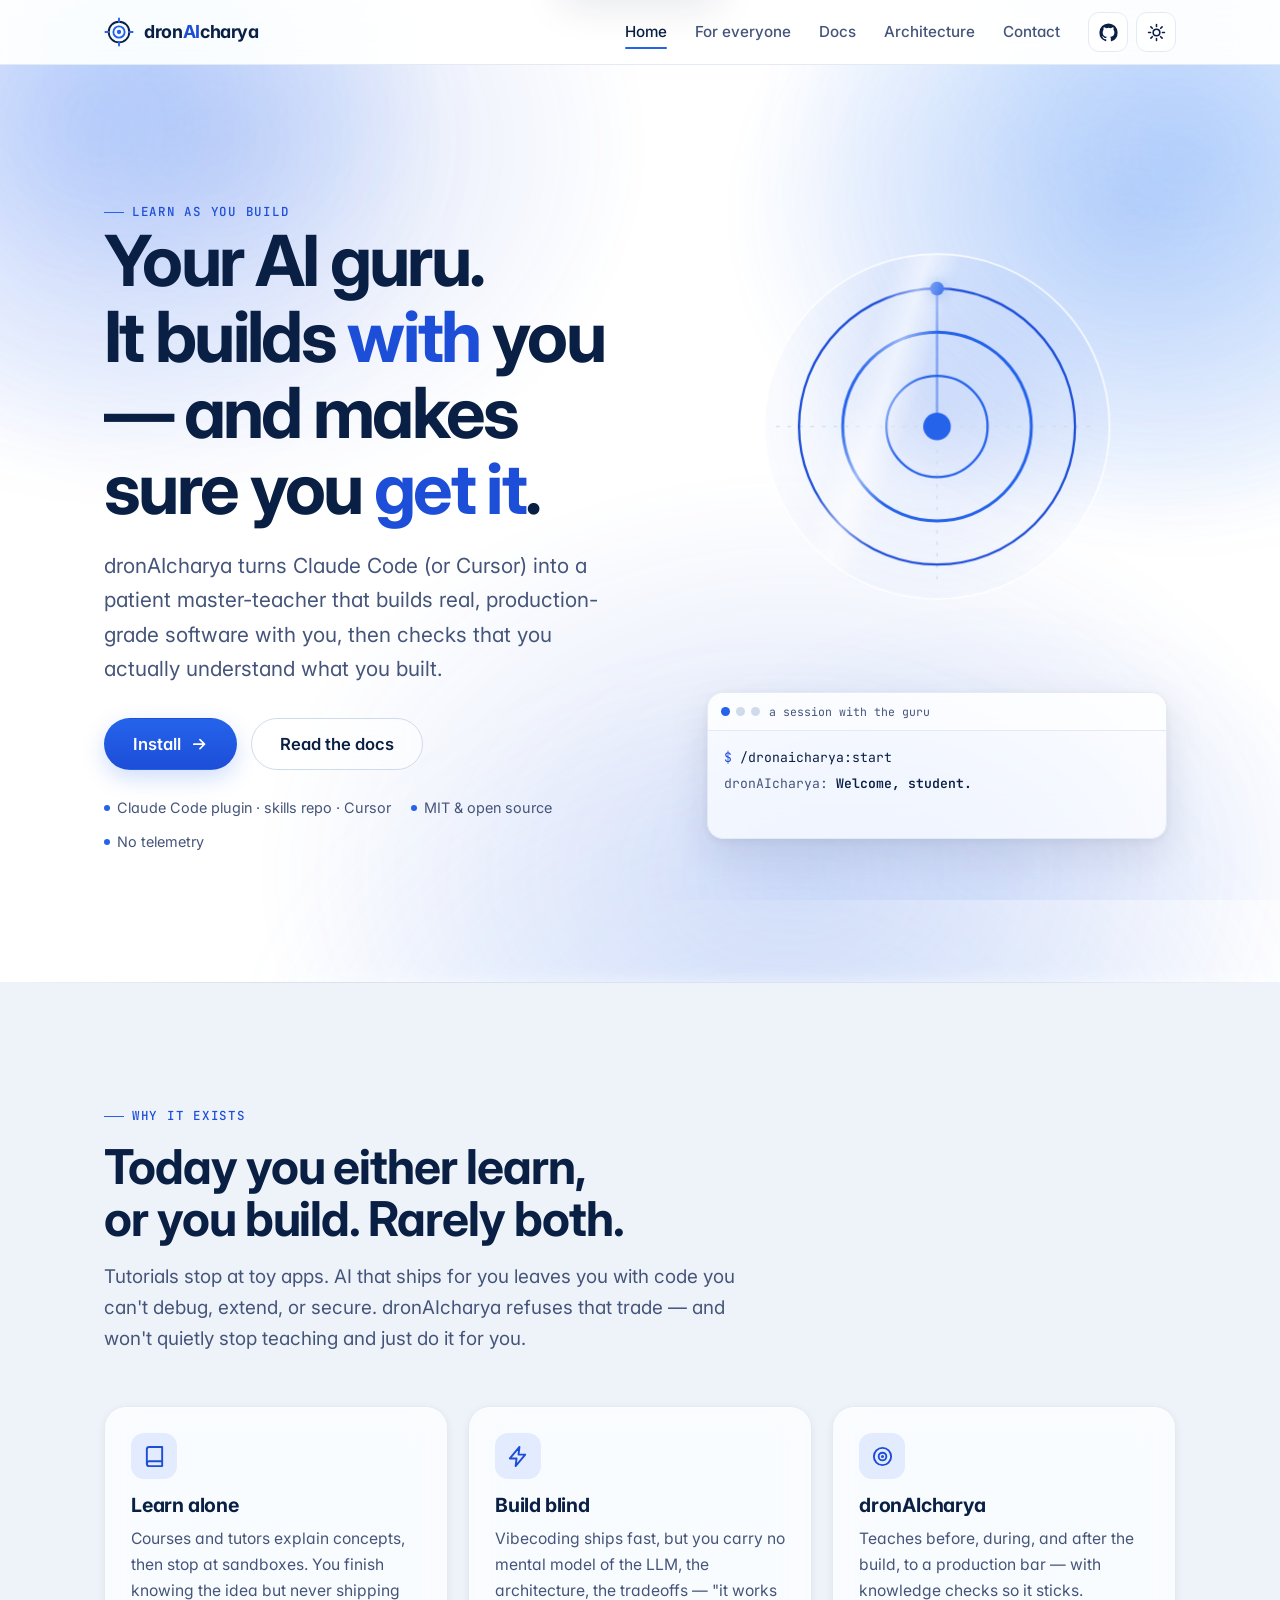
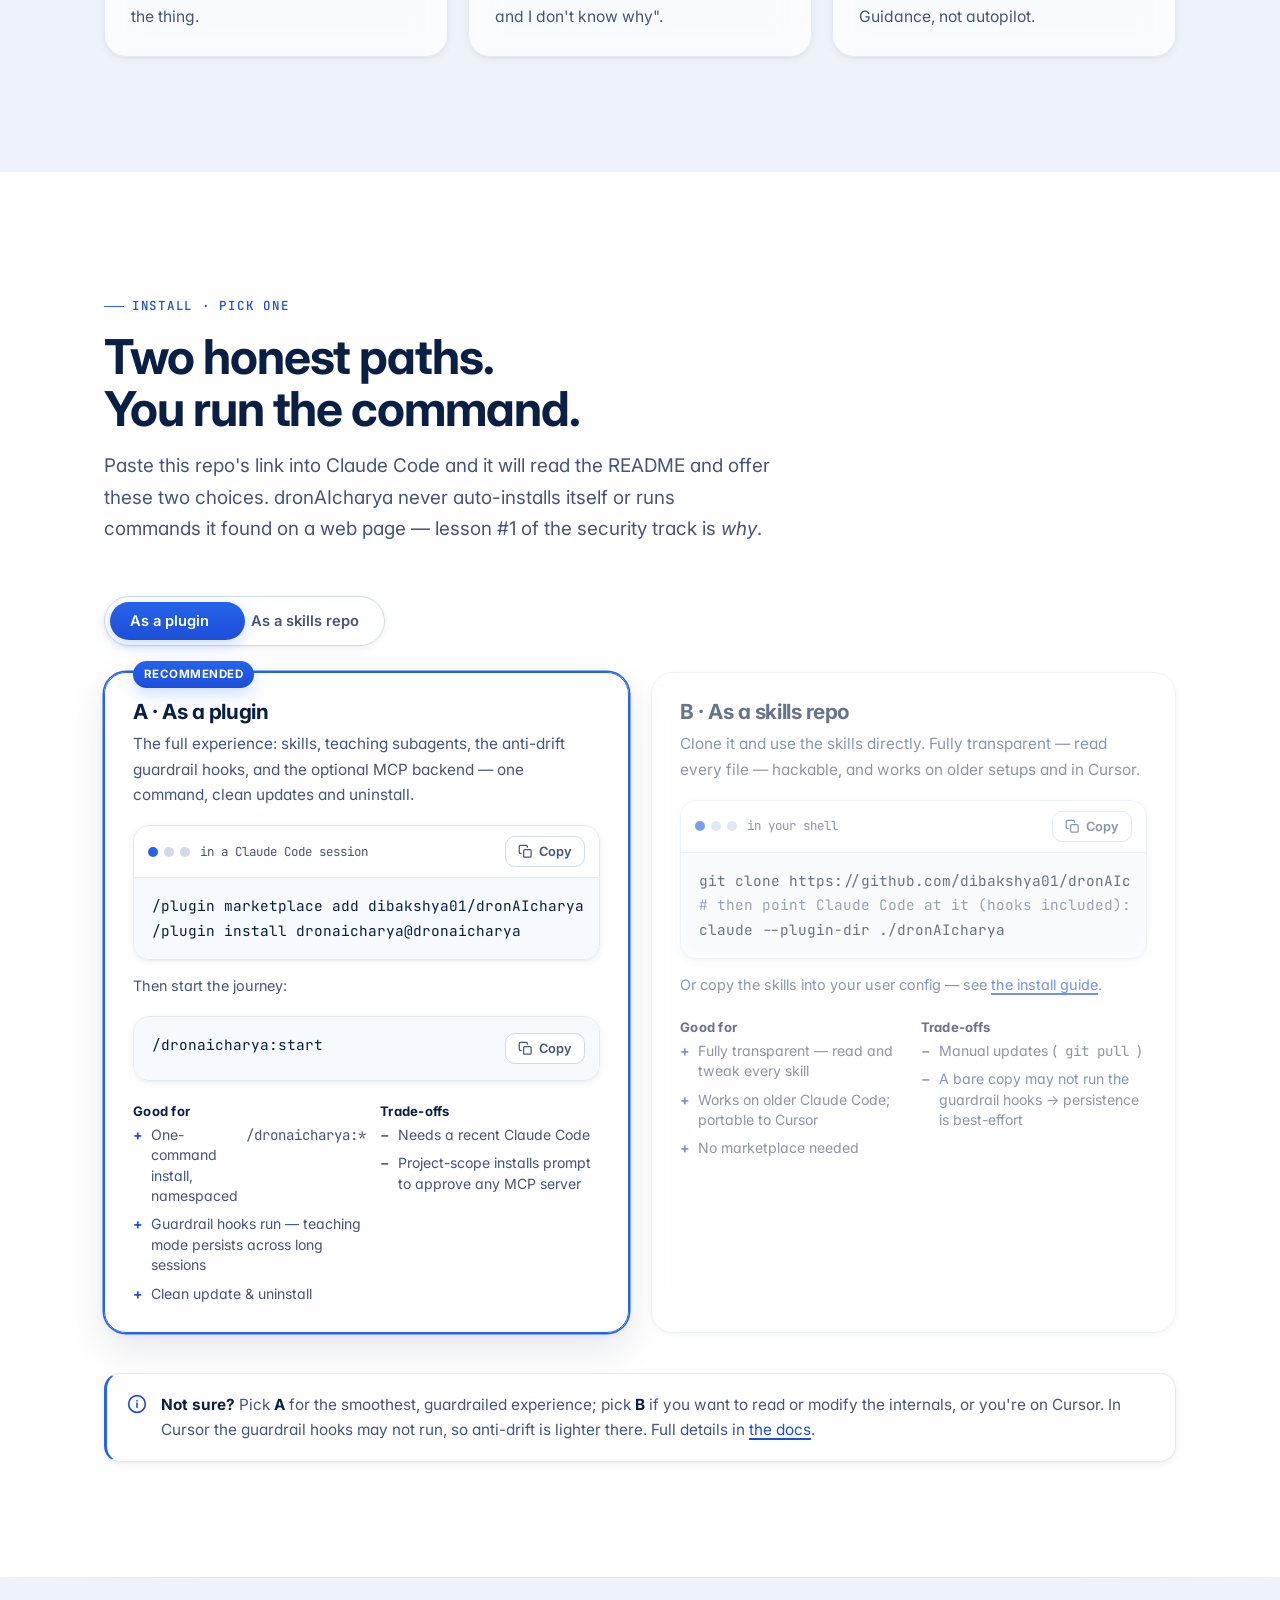
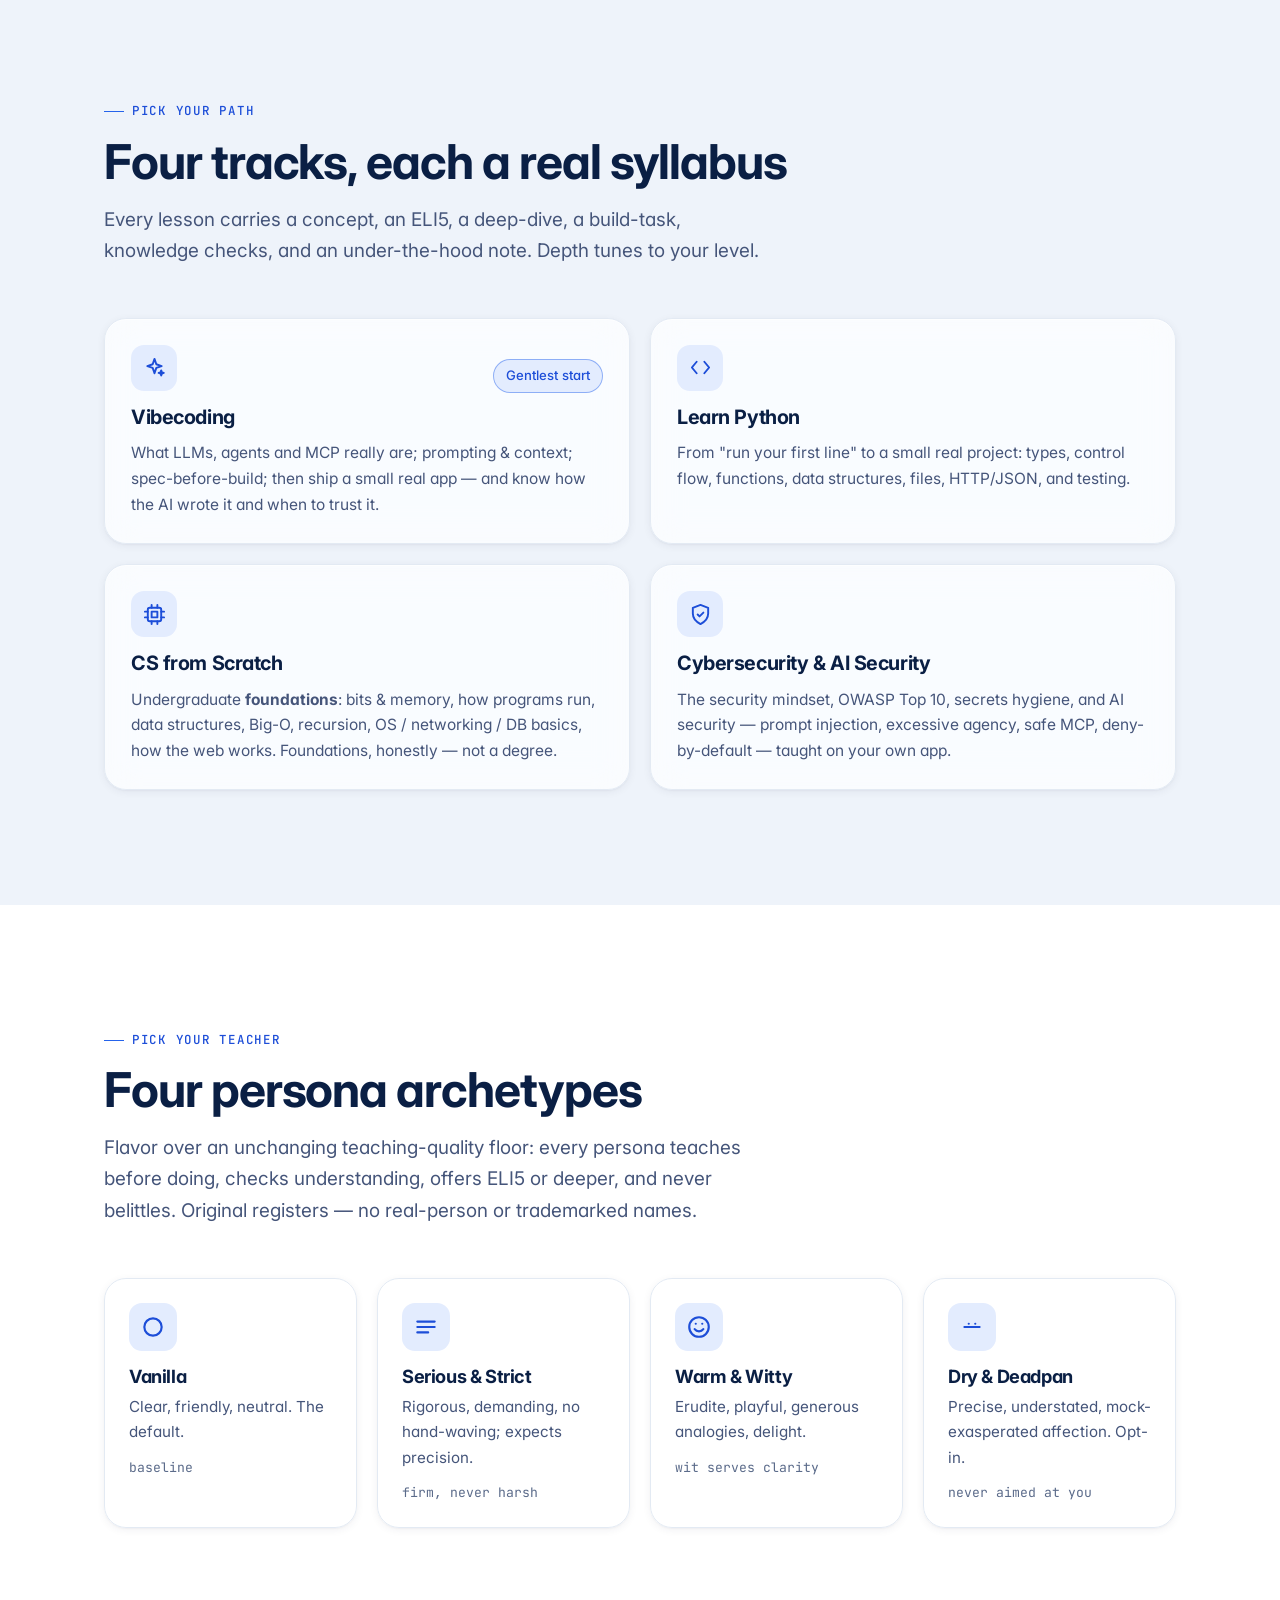
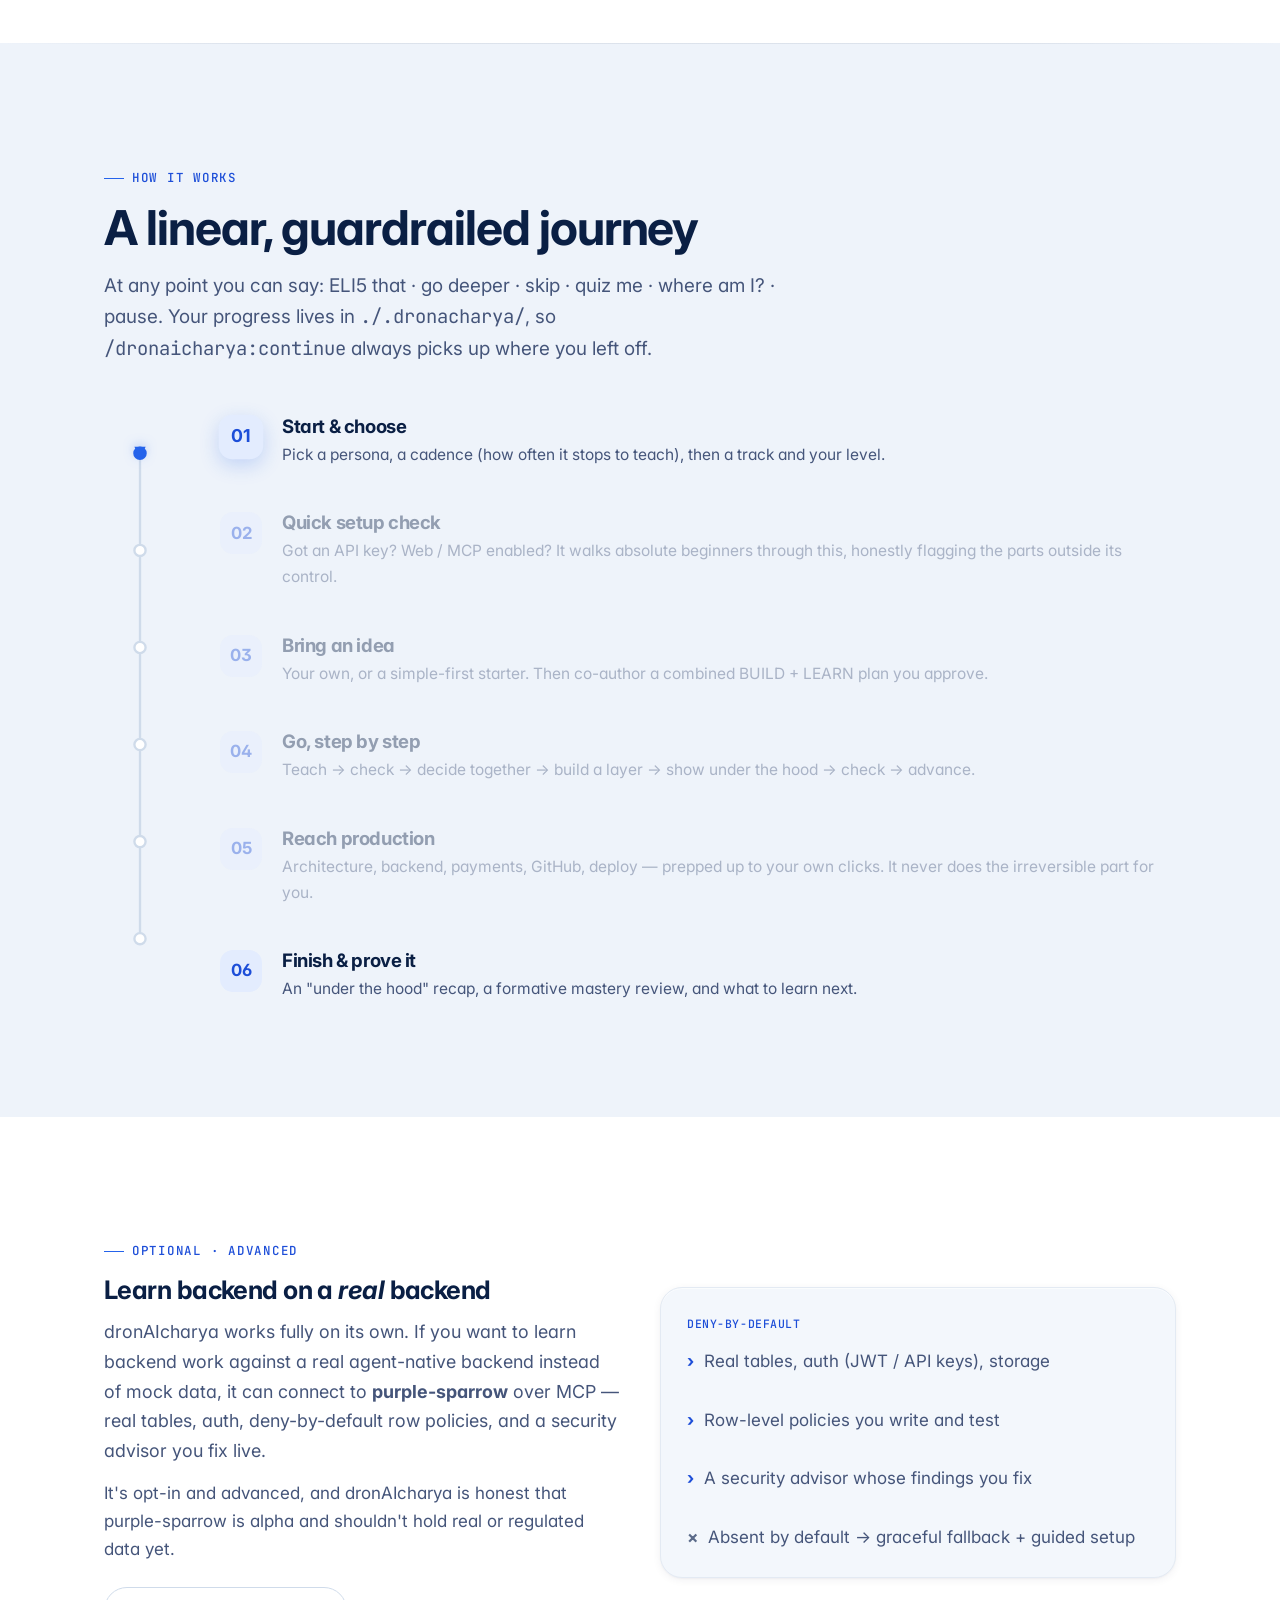
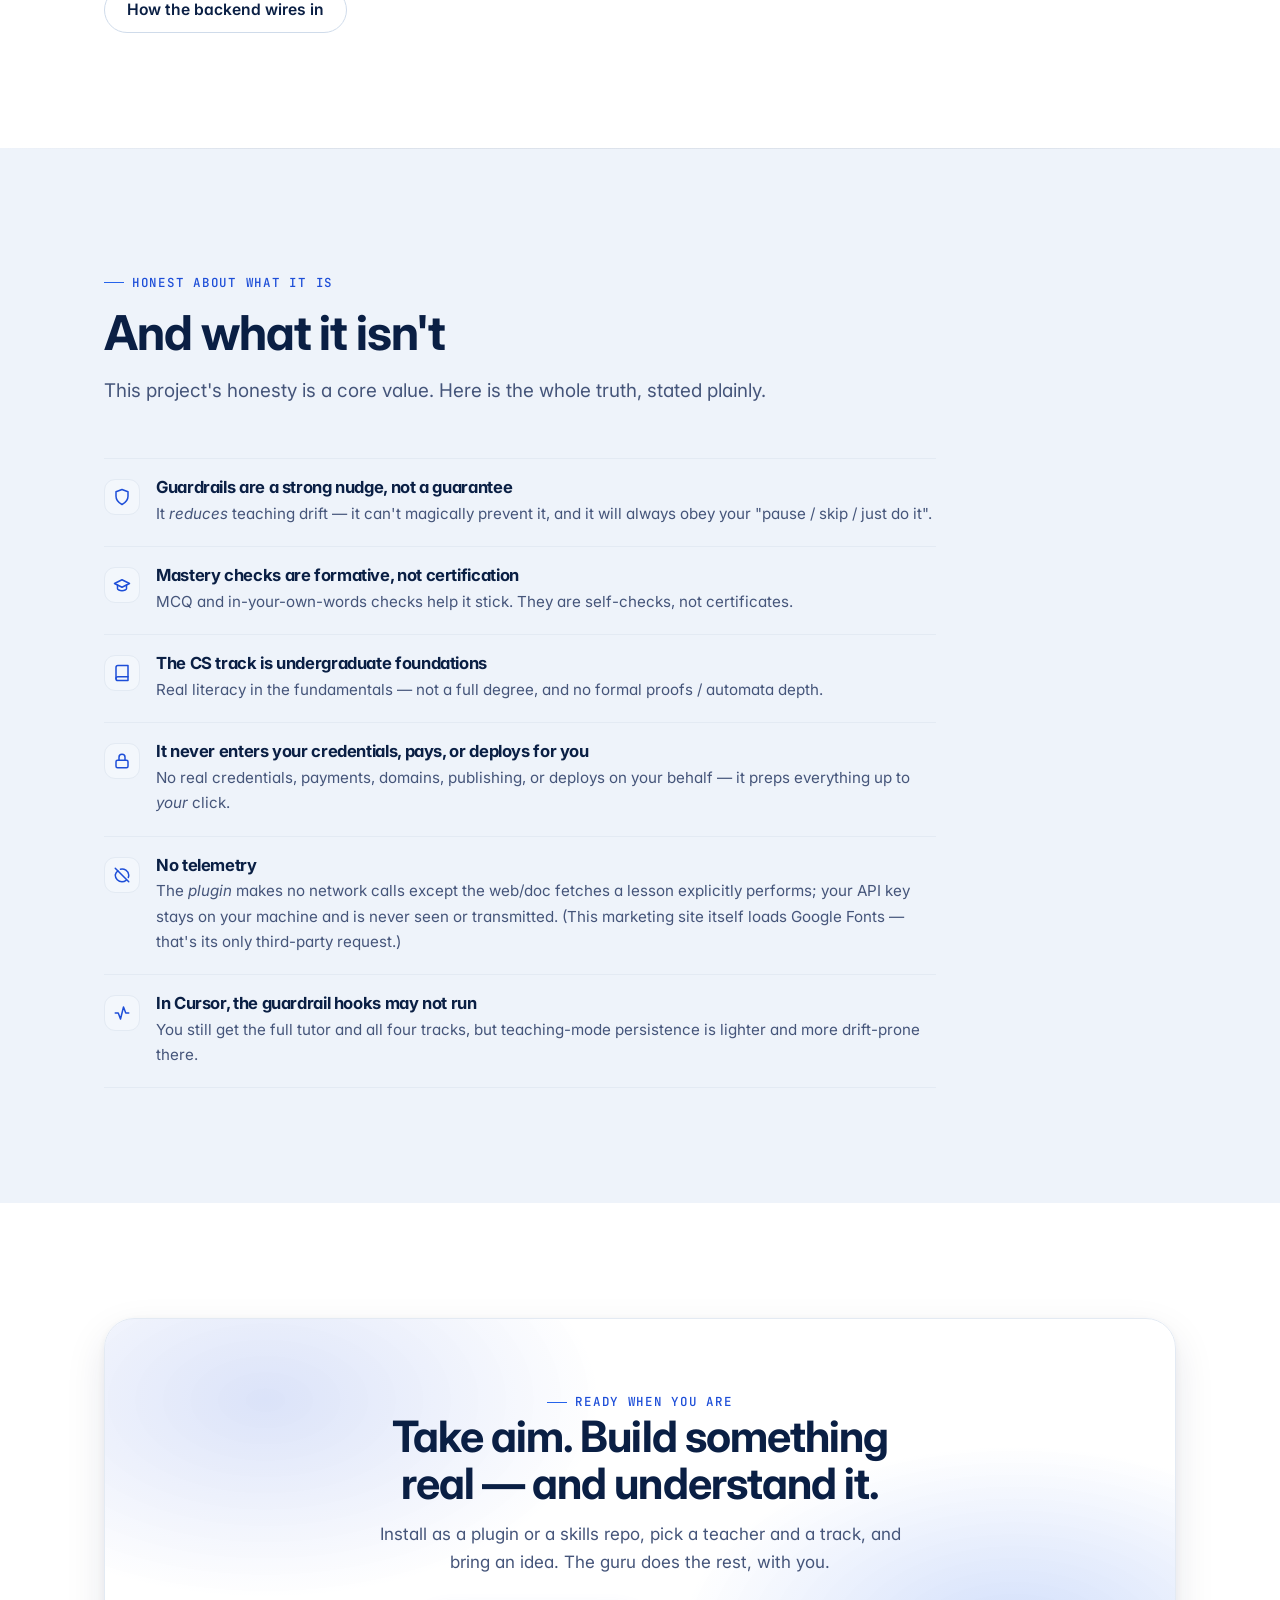
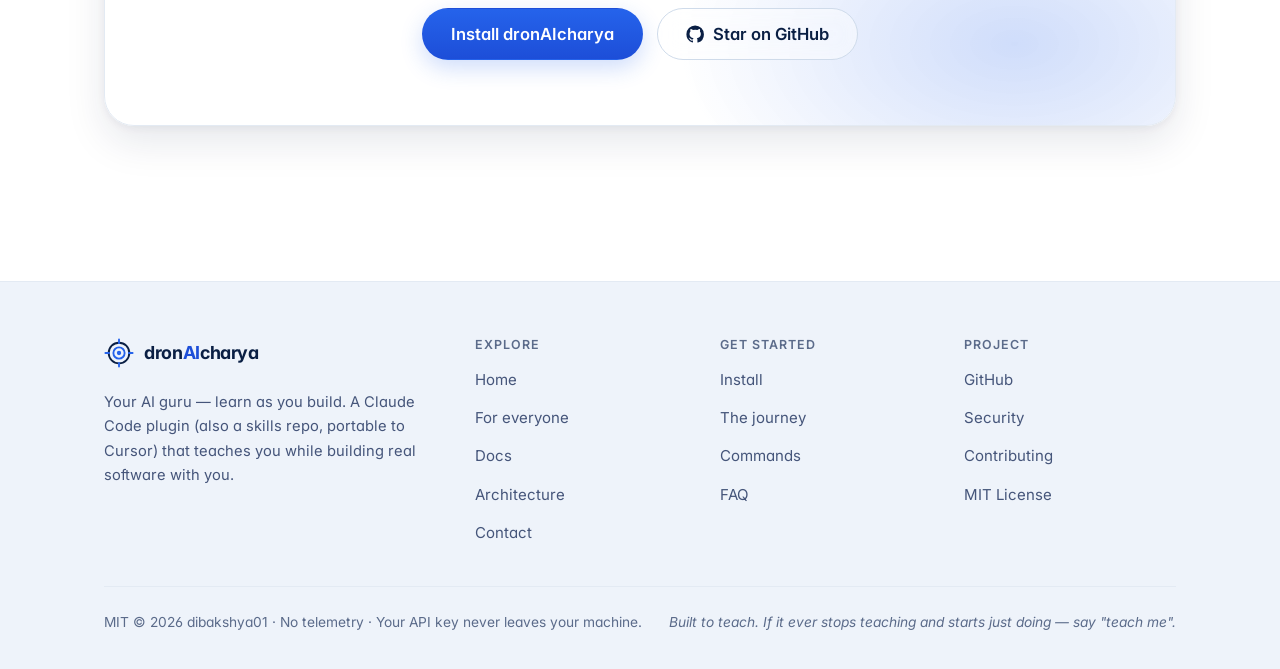
==== commit 5cf81ddd: "Redesign site: blue/white glassmorphism ("Clarity" — Azure × Ivory) Re-skin the landing site to a Mc" ====
--- a/docs/index.html
+++ b/docs/index.html
@@ -15,7 +15,7 @@
   <script>(function(){try{var t=localStorage.getItem('dron-theme');if(t==='dark'||t==='light'){document.documentElement.setAttribute('data-theme',t);}}catch(e){}})();</script>
   <link rel="preconnect" href="https://fonts.googleapis.com">
   <link rel="preconnect" href="https://fonts.gstatic.com" crossorigin>
-  <link href="https://fonts.googleapis.com/css2?family=Space+Grotesk:wght@500;700&family=Inter:wght@400;500;600&family=JetBrains+Mono:wght@400;500&display=swap" rel="stylesheet">
+  <link href="https://fonts.googleapis.com/css2?family=Inter:wght@400;500;600;700&family=JetBrains+Mono:wght@400;500&display=swap" rel="stylesheet">
   <link rel="stylesheet" href="assets/styles.css">
   <noscript><style>[data-reveal]{opacity:1!important;transform:none!important}</style></noscript>
 </head>
@@ -28,10 +28,10 @@
     <nav class="container nav" aria-label="Primary">
       <a class="brand" href="index.html" aria-label="dronAIcharya — home">
         <svg class="mark" viewBox="0 0 32 32" fill="none" stroke="currentColor" aria-hidden="true">
-          <circle cx="20" cy="12.5" r="7" stroke-width="2"/>
-          <circle cx="20" cy="12.5" r="2.6" stroke="none" style="fill:var(--accent)"/>
-          <path d="M5 27 C 9 21, 13 17, 17.3 13.9" stroke-width="2.4" stroke-linecap="round"/>
-          <path d="M17.3 13.9 L 13 14.6 M17.3 13.9 L 14.9 18.3" stroke-width="2.4" stroke-linecap="round"/>
+          <circle cx="16" cy="16" r="11" stroke-width="2"/>
+          <circle cx="16" cy="16" r="6" stroke="var(--accent)" stroke-width="2"/>
+          <circle cx="16" cy="16" r="2.3" stroke="none" style="fill:var(--accent)"/>
+          <path d="M16 1.5v4M16 26.5v4M1.5 16h4M26.5 16h4" stroke="var(--accent)" stroke-width="2" stroke-linecap="round"/>
         </svg>
         <span>dron<span class="wm-ai">AI</span>charya</span>
       </a>
@@ -87,35 +87,37 @@
           <div class="hero-figure">
             <div class="hero-scene" aria-hidden="true">
               <svg viewBox="0 0 400 400" fill="none" xmlns="http://www.w3.org/2000/svg">
-                <!-- faint crosshair -->
-                <path d="M255 60 V240 M165 150 H345" stroke="var(--border-strong)" stroke-width="1" stroke-dasharray="3 6"/>
-                <!-- lock-on reticle: rotating tick ring + radar scan around the target -->
-                <g class="reticle-ticks">
-                  <path d="M255 42 V58 M255 242 V258 M147 150 H163 M347 150 H363" stroke="var(--brand)" stroke-width="2" stroke-linecap="round"/>
-                  <path d="M185 80 L196 91 M314 80 L303 91 M185 220 L196 209 M314 220 L303 209" stroke="var(--brand-2)" stroke-width="1.6" stroke-linecap="round"/>
+                <defs>
+                  <radialGradient id="lensFill" cx="50%" cy="46%" r="62%">
+                    <stop offset="0%" stop-color="#2563EB" stop-opacity="0.16"/>
+                    <stop offset="60%" stop-color="#2563EB" stop-opacity="0.05"/>
+                    <stop offset="100%" stop-color="#2563EB" stop-opacity="0"/>
+                  </radialGradient>
+                  <linearGradient id="lensSweep" x1="0" y1="0" x2="1" y2="0">
+                    <stop offset="0%" stop-color="#ffffff" stop-opacity="0"/>
+                    <stop offset="50%" stop-color="#ffffff" stop-opacity="0.55"/>
+                    <stop offset="100%" stop-color="#ffffff" stop-opacity="0"/>
+                  </linearGradient>
+                  <clipPath id="lensClip"><circle cx="200" cy="190" r="150"/></clipPath>
+                </defs>
+                <!-- frosted precision lens -->
+                <circle class="lens-disc" cx="200" cy="190" r="150" fill="url(#lensFill)" stroke="var(--glass-border)" stroke-width="1.5"/>
+                <!-- faint crosshair guides -->
+                <g class="lens-guide"><path d="M200 50 V330 M60 190 H340" stroke="var(--border-strong)" stroke-width="1" stroke-dasharray="3 7"/></g>
+                <!-- concentric precision rings -->
+                <circle class="lens-ring r1" cx="200" cy="190" r="120" stroke="var(--brand)" stroke-width="2"/>
+                <circle class="lens-ring r2" cx="200" cy="190" r="82" stroke="var(--accent)" stroke-width="2.6"/>
+                <circle class="lens-ring r3" cx="200" cy="190" r="44" stroke="var(--brand-2)" stroke-width="2"/>
+                <!-- slow scan + traveling node -->
+                <g class="lens-rotor">
+                  <path class="lens-scan" d="M200 190 V70" stroke="var(--accent)" stroke-width="2" stroke-linecap="round"/>
+                  <circle class="lens-node" cx="200" cy="70" r="6" fill="var(--accent)"/>
                 </g>
-                <g class="reticle-scan">
-                  <path d="M255 150 L255 70" stroke="var(--accent)" stroke-width="2" stroke-linecap="round"/>
-                </g>
-                <!-- target reticle -->
-                <circle class="target-ring r1" cx="255" cy="150" r="92" stroke="var(--brand)" stroke-width="2.5"/>
-                <circle class="target-ring r2" cx="255" cy="150" r="60" stroke="var(--brand-2)" stroke-width="2.5"/>
-                <circle class="target-ring r3" cx="255" cy="150" r="31" stroke="var(--accent)" stroke-width="3"/>
-                <circle class="target-core" cx="255" cy="150" r="11" fill="var(--accent)"/>
-                <!-- the arrow's arc: trailing glow behind the crisp stroke -->
-                <path class="arc-glow" d="M40 350 C 110 300, 150 250, 224 176" pathLength="1"/>
-                <path class="arc-path" d="M40 350 C 110 300, 150 250, 224 176" pathLength="1" stroke="var(--accent)" stroke-width="4" stroke-linecap="round"/>
-                <g class="arc-head" stroke="var(--accent)" stroke-width="4" stroke-linecap="round">
-                  <path d="M224 176 L 206 182"/>
-                  <path d="M224 176 L 214 196"/>
-                </g>
-                <!-- the comet that travels the arc into the bullseye -->
-                <circle class="arc-comet" cx="0" cy="0" r="5"/>
-                <!-- sparks on impact -->
-                <g class="spark" fill="var(--accent)">
-                  <circle cx="300" cy="104" r="3"/>
-                  <circle cx="312" cy="150" r="2.4"/>
-                  <circle cx="292" cy="196" r="2.6"/>
+                <!-- core -->
+                <circle class="lens-core" cx="200" cy="190" r="12" fill="var(--accent)"/>
+                <!-- gentle light-sweep across the glass -->
+                <g clip-path="url(#lensClip)">
+                  <rect class="lens-sweep" x="118" y="18" width="58" height="344" fill="url(#lensSweep)" transform="rotate(18 200 190)"/>
                 </g>
               </svg>
             </div>
@@ -496,10 +498,10 @@
         <div class="footer-brand">
           <a class="brand" href="index.html" aria-label="dronAIcharya — home">
             <svg class="mark" viewBox="0 0 32 32" fill="none" stroke="currentColor" aria-hidden="true">
-              <circle cx="20" cy="12.5" r="7" stroke-width="2"/>
-              <circle cx="20" cy="12.5" r="2.6" stroke="none" style="fill:var(--accent)"/>
-              <path d="M5 27 C 9 21, 13 17, 17.3 13.9" stroke-width="2.4" stroke-linecap="round"/>
-              <path d="M17.3 13.9 L 13 14.6 M17.3 13.9 L 14.9 18.3" stroke-width="2.4" stroke-linecap="round"/>
+              <circle cx="16" cy="16" r="11" stroke-width="2"/>
+              <circle cx="16" cy="16" r="6" stroke="var(--accent)" stroke-width="2"/>
+              <circle cx="16" cy="16" r="2.3" stroke="none" style="fill:var(--accent)"/>
+              <path d="M16 1.5v4M16 26.5v4M1.5 16h4M26.5 16h4" stroke="var(--accent)" stroke-width="2" stroke-linecap="round"/>
             </svg>
             <span>dron<span class="wm-ai">AI</span>charya</span>
           </a>
--- a/docs/assets/styles.css
+++ b/docs/assets/styles.css
@@ -1,60 +1,67 @@
 /* ==========================================================================
-   dronAIcharya — "Taking Aim"
-   Visual system: deep twilight indigo (precision) + saffron/amber (the arrow,
-   dawn light, teaching warmth). Space Grotesk display, Inter body,
-   JetBrains Mono for commands. Motion = the arc of aim.
+   dronAIcharya — "Clarity"
+   Visual system: cool ivory & near-white backgrounds, deep navy ink, one
+   confident cobalt accent, and tasteful frosted glass over a very subtle
+   azure → periwinkle aurora. McKinsey authority × Apple minimalism.
+   Inter (display + body), JetBrains Mono for code. Motion = calm precision.
    ========================================================================== */
 
-/* ---- Design tokens: light (default) ---------------------------------- */
+/* ---- Design tokens: light (primary) ---------------------------------- */
 :root {
   color-scheme: light;
 
-  --bg:            #F6F4EF;
-  --bg-2:          #EFECE2;
-  --surface:       #FFFFFF;
-  --surface-2:     #FBF9F4;
-  --text:          #1B1D2E;
-  --muted:         #54576B;
-  --faint:         #7E8193;
-  --border:        #E4E0D5;
-  --border-strong: #D4CFC1;
-
-  --brand:         #3C3F86;  /* twilight indigo — links, structure */
-  --brand-2:       #4F54A8;
-  --accent:        #E78A1E;  /* saffron — the arrow / aim / dawn (fills, strokes, glows) */
-  --accent-ink:    #9C4E0A;  /* amber text that meets AA on light */
-  --accent-text:   #A85209;  /* deep saffron for larger amber text (AA ≥4.5 on light) */
-  --accent-soft:   #FBEAD3;
-  --on-accent:     #1B1D2E;  /* dark ink on amber fills (high-vis marker) */
-  --accent-glow:   rgba(231, 138, 30, .30);
-  --brand-glow:    rgba(60, 63, 134, .20);
-
-  --btn-primary-bg:   var(--accent);
-  --btn-primary-text: var(--on-accent);
-
-  --ring:          #3C3F86;
-  --ring-glow:     rgba(231, 138, 30, .45);
-
-  /* richer aurora / glow field (decorative only) */
-  --aurora-1:      rgba(231, 138, 30, .26);
-  --aurora-2:      rgba(60, 63, 134, .32);
-  --aurora-3:      rgba(79, 84, 168, .22);
-  --spark:         rgba(231, 138, 30, .55);
-  --grain-opacity: .045;
-  --seam:          rgba(27, 29, 46, .10);
-  --sheen:         rgba(231, 138, 30, .22);
-
-  --shadow-sm: 0 1px 2px rgb(27 29 46 / .05), 0 2px 6px rgb(27 29 46 / .05);
-  --shadow-md: 0 2px 6px rgb(27 29 46 / .06), 0 12px 32px rgb(27 29 46 / .09);
-  --shadow-lg: 0 8px 24px rgb(27 29 46 / .10), 0 24px 60px rgb(27 29 46 / .12);
+  --bg:            #FFFFFF;
+  --bg-2:          #EEF3FA;   /* cool near-white — alternate bands */
+  --surface:       #FFFFFF;   /* opaque fallback for glass */
+  --surface-2:     #F3F7FC;   /* insets, code blocks */
+  --text:          #0A1F44;   /* deep navy ink */
+  --muted:         #45557A;   /* slate-blue */
+  --faint:         #5B6B8A;   /* dimmer slate (still AA on light) */
+  --border:        #E3EAF3;   /* hairline */
+  --border-strong: #CFDBEA;
+
+  --brand:         #1D4ED8;   /* authority blue — links, structure */
+  --brand-2:       #2563EB;
+  --accent:        #2563EB;   /* confident cobalt — strokes, fills, highlights */
+  --accent-ink:    #1D4ED8;   /* accent TEXT that meets AA on light */
+  --accent-text:   #1D4ED8;   /* wordmark "AI" + larger accent text */
+  --accent-soft:   #E3ECFE;   /* soft blue chip / icon field */
+  --on-accent:     #FFFFFF;   /* text on cobalt fills (light) */
+  --accent-glow:   rgba(37, 99, 235, .22);
+  --brand-glow:    rgba(29, 78, 216, .16);
+
+  --btn-primary-bg:   linear-gradient(180deg, #2563EB, #1D4ED8);
+  --btn-primary-text: #FFFFFF;
+
+  --ring:          #1D4ED8;
+  --ring-glow:     rgba(37, 99, 235, .42);
+
+  /* very subtle aurora / wash field (decorative only) */
+  --aurora-1:      rgba(56, 139, 253, .20);   /* azure */
+  --aurora-2:      rgba(37, 99, 235, .18);     /* cobalt */
+  --aurora-3:      rgba(125, 170, 255, .18);   /* periwinkle */
+  --spark:         rgba(37, 99, 235, .55);
+  --grain-opacity: .025;
+  --seam:          rgba(10, 31, 68, .08);
+  --sheen:         rgba(37, 99, 235, .14);
+
+  /* glassmorphism */
+  --glass-bg:        rgba(255, 255, 255, .70);
+  --glass-2:         rgba(255, 255, 255, .55);
+  --glass-border:    rgba(255, 255, 255, .80);
+  --glass-highlight: rgba(255, 255, 255, .62);
+
+  --shadow-sm: 0 1px 2px rgb(10 31 68 / .04), 0 2px 8px rgb(10 31 68 / .06);
+  --shadow-md: 0 2px 8px rgb(10 31 68 / .06), 0 16px 40px rgb(10 31 68 / .10);
+  --shadow-lg: 0 10px 30px rgb(10 31 68 / .10), 0 30px 70px rgb(10 31 68 / .14);
 
   --maxw: 1120px;
-  --radius-sm: 8px;
-  --radius:    14px;
+  --radius-sm: 10px;
+  --radius:    16px;
   --radius-lg: 22px;
-  --radius-xl: 28px;
-
-  --font-display: "Space Grotesk", ui-sans-serif, system-ui, sans-serif;
+  --radius-xl: 30px;
+
+  --font-display: "Inter", ui-sans-serif, system-ui, -apple-system, sans-serif;
   --font-body:    "Inter", ui-sans-serif, system-ui, -apple-system, sans-serif;
   --font-mono:    "JetBrains Mono", ui-monospace, "SF Mono", Menlo, monospace;
 
@@ -65,85 +72,95 @@
 @media (prefers-color-scheme: dark) {
   :root:not([data-theme="light"]) {
     color-scheme: dark;
-    --bg:            #0E0F1A;
-    --bg-2:          #0A0B14;
-    --surface:       #161829;
-    --surface-2:     #1E2138;
-    --text:          #ECEAF2;
-    --muted:         #A4A7BE;
-    --faint:         #717592;
-    --border:        #282B45;
-    --border-strong: #363A5C;
-
-    --brand:         #9095E6;
-    --brand-2:       #AAAEF2;
-    --accent:        #F4A62E;
-    --accent-ink:    #F4A62E;
-    --accent-text:   #F4A62E;
-    --accent-soft:   #2A2237;
-    --on-accent:     #141524;
-    --accent-glow:   rgba(244, 166, 46, .26);
-    --brand-glow:    rgba(144, 149, 230, .22);
-
-    --btn-primary-bg:   var(--accent);
-    --btn-primary-text: var(--on-accent);
-
-    --ring:          #9095E6;
-    --ring-glow:     rgba(244, 166, 46, .50);
-
-    --aurora-1:      rgba(244, 166, 46, .20);
-    --aurora-2:      rgba(120, 126, 240, .26);
-    --aurora-3:      rgba(144, 149, 230, .18);
-    --spark:         rgba(244, 166, 46, .7);
-    --grain-opacity: .06;
-    --seam:          rgba(255, 255, 255, .06);
-    --sheen:         rgba(244, 166, 46, .20);
-
-    --shadow-sm: 0 1px 2px rgb(0 0 0 / .4);
-    --shadow-md: 0 2px 8px rgb(0 0 0 / .4), 0 16px 40px rgb(0 0 0 / .45);
-    --shadow-lg: 0 10px 30px rgb(0 0 0 / .5), 0 30px 70px rgb(0 0 0 / .55);
+    --bg:            #0A1226;
+    --bg-2:          #070E1F;
+    --surface:       #0F1B33;
+    --surface-2:     #13203B;
+    --text:          #EAF0FB;
+    --muted:         #A7B6D4;
+    --faint:         #7E8DB0;
+    --border:        #22304F;
+    --border-strong: #30416A;
+
+    --brand:         #7DA9FF;
+    --brand-2:       #9DC0FF;
+    --accent:        #60A5FA;
+    --accent-ink:    #8CC0FF;
+    --accent-text:   #8CC0FF;
+    --accent-soft:   #15284A;
+    --on-accent:     #06142E;
+    --accent-glow:   rgba(96, 165, 250, .30);
+    --brand-glow:    rgba(125, 169, 255, .22);
+
+    --btn-primary-bg:   linear-gradient(180deg, #2563EB, #1D4ED8);
+    --btn-primary-text: #FFFFFF;
+
+    --ring:          #8CC0FF;
+    --ring-glow:     rgba(96, 165, 250, .55);
+
+    --aurora-1:      rgba(56, 139, 253, .22);
+    --aurora-2:      rgba(37, 99, 235, .26);
+    --aurora-3:      rgba(125, 170, 255, .18);
+    --spark:         rgba(96, 165, 250, .7);
+    --grain-opacity: .05;
+    --seam:          rgba(255, 255, 255, .07);
+    --sheen:         rgba(96, 165, 250, .20);
+
+    --glass-bg:        rgba(17, 29, 54, .62);
+    --glass-2:         rgba(17, 29, 54, .48);
+    --glass-border:    rgba(255, 255, 255, .09);
+    --glass-highlight: rgba(255, 255, 255, .07);
+
+    --shadow-sm: 0 1px 2px rgb(0 0 0 / .45);
+    --shadow-md: 0 2px 10px rgb(0 0 0 / .45), 0 18px 44px rgb(0 0 0 / .5);
+    --shadow-lg: 0 12px 34px rgb(0 0 0 / .55), 0 34px 80px rgb(0 0 0 / .6);
   }
 }
 
 :root[data-theme="dark"] {
   color-scheme: dark;
-  --bg:            #0E0F1A;
-  --bg-2:          #0A0B14;
-  --surface:       #161829;
-  --surface-2:     #1E2138;
-  --text:          #ECEAF2;
-  --muted:         #A4A7BE;
-  --faint:         #717592;
-  --border:        #282B45;
-  --border-strong: #363A5C;
-
-  --brand:         #9095E6;
-  --brand-2:       #AAAEF2;
-  --accent:        #F4A62E;
-  --accent-ink:    #F4A62E;
-  --accent-text:   #F4A62E;
-  --accent-soft:   #2A2237;
-  --on-accent:     #141524;
-  --accent-glow:   rgba(244, 166, 46, .26);
-  --brand-glow:    rgba(144, 149, 230, .22);
-
-  --btn-primary-bg:   var(--accent);
-  --btn-primary-text: var(--on-accent);
-
-  --ring:          #9095E6;
-  --ring-glow:     rgba(244, 166, 46, .50);
-
-  --aurora-1:      rgba(244, 166, 46, .20);
-  --aurora-2:      rgba(120, 126, 240, .26);
-  --aurora-3:      rgba(144, 149, 230, .18);
-  --spark:         rgba(244, 166, 46, .7);
-  --grain-opacity: .06;
-  --seam:          rgba(255, 255, 255, .06);
-  --sheen:         rgba(244, 166, 46, .20);
-
-  --shadow-sm: 0 1px 2px rgb(0 0 0 / .4);
-  --shadow-md: 0 2px 8px rgb(0 0 0 / .4), 0 16px 40px rgb(0 0 0 / .45);
-  --shadow-lg: 0 10px 30px rgb(0 0 0 / .5), 0 30px 70px rgb(0 0 0 / .55);
+  --bg:            #0A1226;
+  --bg-2:          #070E1F;
+  --surface:       #0F1B33;
+  --surface-2:     #13203B;
+  --text:          #EAF0FB;
+  --muted:         #A7B6D4;
+  --faint:         #7E8DB0;
+  --border:        #22304F;
+  --border-strong: #30416A;
+
+  --brand:         #7DA9FF;
+  --brand-2:       #9DC0FF;
+  --accent:        #60A5FA;
+  --accent-ink:    #8CC0FF;
+  --accent-text:   #8CC0FF;
+  --accent-soft:   #15284A;
+  --on-accent:     #06142E;
+  --accent-glow:   rgba(96, 165, 250, .30);
+  --brand-glow:    rgba(125, 169, 255, .22);
+
+  --btn-primary-bg:   linear-gradient(180deg, #2563EB, #1D4ED8);
+  --btn-primary-text: #FFFFFF;
+
+  --ring:          #8CC0FF;
+  --ring-glow:     rgba(96, 165, 250, .55);
+
+  --aurora-1:      rgba(56, 139, 253, .22);
+  --aurora-2:      rgba(37, 99, 235, .26);
+  --aurora-3:      rgba(125, 170, 255, .18);
+  --spark:         rgba(96, 165, 250, .7);
+  --grain-opacity: .05;
+  --seam:          rgba(255, 255, 255, .07);
+  --sheen:         rgba(96, 165, 250, .20);
+
+  --glass-bg:        rgba(17, 29, 54, .62);
+  --glass-2:         rgba(17, 29, 54, .48);
+  --glass-border:    rgba(255, 255, 255, .09);
+  --glass-highlight: rgba(255, 255, 255, .07);
+
+  --shadow-sm: 0 1px 2px rgb(0 0 0 / .45);
+  --shadow-md: 0 2px 10px rgb(0 0 0 / .45), 0 18px 44px rgb(0 0 0 / .5);
+  --shadow-lg: 0 12px 34px rgb(0 0 0 / .55), 0 34px 80px rgb(0 0 0 / .6);
 }
 
 /* ---- Reset / base ---------------------------------------------------- */
@@ -157,6 +174,7 @@
 }
 
 body {
+  position: relative;
   font-family: var(--font-body);
   background: var(--bg);
   color: var(--text);
@@ -168,6 +186,21 @@
   font-feature-settings: "cv11", "ss01";
 }
 
+/* Whole-page luminous wash so glass always has a faint cool field to
+   refract. Extremely subtle — does not affect text contrast. */
+body::before {
+  content: "";
+  position: fixed;
+  inset: 0;
+  z-index: 0;
+  pointer-events: none;
+  background:
+    radial-gradient(38% 42% at 12% 8%,  var(--aurora-1) 0%, transparent 60%),
+    radial-gradient(34% 40% at 92% 4%,  var(--aurora-3) 0%, transparent 58%),
+    radial-gradient(44% 46% at 78% 96%, var(--aurora-2) 0%, transparent 64%);
+  opacity: .5;
+}
+
 img, svg { display: block; max-width: 100%; }
 a { color: var(--brand); text-decoration-thickness: 1.5px; text-underline-offset: 3px; }
 a:hover { color: var(--brand-2); }
@@ -175,7 +208,7 @@
 h1, h2, h3, h4 {
   font-family: var(--font-display);
   line-height: 1.08;
-  letter-spacing: -0.02em;
+  letter-spacing: -0.022em;
   font-weight: 700;
   text-wrap: balance;
 }
@@ -188,7 +221,7 @@
 :focus-visible {
   outline: 3px solid var(--ring);
   outline-offset: 2px;
-  border-radius: 4px;
+  border-radius: 6px;
 }
 .skip-link {
   position: fixed;
@@ -216,7 +249,7 @@
 }
 @media (max-width: 560px) { .container { padding-inline: 16px; } }
 
-.section { padding-block: clamp(56px, 9vw, 112px); }
+.section { padding-block: clamp(56px, 9vw, 116px); }
 .section--tight { padding-block: clamp(40px, 6vw, 72px); }
 .section--alt { background: var(--bg-2); }
 
@@ -227,13 +260,13 @@
   font-family: var(--font-mono);
   font-size: .78rem;
   font-weight: 500;
-  letter-spacing: .12em;
+  letter-spacing: .14em;
   text-transform: uppercase;
   color: var(--accent-ink);
 }
 .eyebrow::before {
   content: "";
-  width: 18px; height: 1px;
+  width: 20px; height: 1px;
   background: var(--accent);
 }
 
@@ -276,12 +309,14 @@
 .btn--primary {
   background: var(--btn-primary-bg);
   color: var(--btn-primary-text);
-  box-shadow: 0 6px 20px var(--accent-glow);
-}
-.btn--primary:hover { --lift: -2px; box-shadow: 0 12px 30px var(--accent-glow); color: var(--btn-primary-text); }
+  box-shadow: 0 8px 22px var(--accent-glow);
+}
+.btn--primary:hover { --lift: -2px; box-shadow: 0 14px 34px var(--accent-glow); color: var(--btn-primary-text); }
 .btn--primary:active { --lift: 0px; }
 .btn--ghost {
-  background: transparent;
+  background: var(--glass-2);
+  -webkit-backdrop-filter: blur(10px);
+  backdrop-filter: blur(10px);
   color: var(--text);
   border-color: var(--border-strong);
 }
@@ -290,14 +325,14 @@
 .btn--sm { padding: 10px 16px; font-size: .9rem; }
 .btn--lg { padding: 16px 28px; font-size: 1.04rem; }
 
-/* ---- Header / nav ---------------------------------------------------- */
+/* ---- Header / nav (frosted glass) ------------------------------------ */
 .site-header {
   position: sticky;
   top: 0;
   z-index: 100;
-  background: color-mix(in srgb, var(--bg) 78%, transparent);
-  backdrop-filter: saturate(160%) blur(14px);
-  -webkit-backdrop-filter: saturate(160%) blur(14px);
+  background: color-mix(in srgb, var(--bg) 68%, transparent);
+  -webkit-backdrop-filter: saturate(180%) blur(18px);
+  backdrop-filter: saturate(180%) blur(18px);
   border-bottom: 1px solid var(--border);
 }
 .nav {
@@ -319,8 +354,8 @@
   margin-right: auto;
 }
 .brand:hover { color: var(--text); }
-.brand .mark { width: 30px; height: 30px; flex: none; transition: transform .4s var(--ease); }
-.brand:hover .mark { transform: rotate(-8deg); }
+.brand .mark { width: 30px; height: 30px; flex: none; transition: transform .5s var(--ease); }
+.brand:hover .mark { transform: rotate(90deg); }
 .brand .wm-ai { color: var(--accent-text); }
 
 .nav-links {
@@ -363,9 +398,11 @@
   align-items: center;
   justify-content: center;
   width: 40px; height: 40px;
-  border-radius: 10px;
+  border-radius: 11px;
   border: 1px solid var(--border);
-  background: var(--surface);
+  background: var(--glass-2);
+  -webkit-backdrop-filter: blur(10px);
+  backdrop-filter: blur(10px);
   color: var(--text);
   cursor: pointer;
   transition: transform .2s var(--ease), border-color .2s var(--ease), background-color .2s;
@@ -445,7 +482,8 @@
 }
 .hero h1 {
   font-size: clamp(2.5rem, 1.4rem + 5vw, 4.4rem);
-  letter-spacing: -0.035em;
+  letter-spacing: -0.038em;
+  font-weight: 700;
 }
 .hero h1 .accent { color: var(--accent-text); }
 .hero-sub {
@@ -471,7 +509,7 @@
 .hero-meta span { display: inline-flex; align-items: center; gap: 7px; }
 .hero-meta .dot { width: 6px; height: 6px; border-radius: 50%; background: var(--accent); flex: none; }
 
-/* Hero figure — the arc + target */
+/* Hero figure — precision lens + glass terminal */
 .hero-figure {
   position: relative;
   width: 100%;
@@ -484,44 +522,6 @@
   width: 100%;
 }
 .hero-figure svg { width: 100%; height: 100%; overflow: visible; }
-
-.arc-path {
-  stroke-dasharray: 1;
-  stroke-dashoffset: 1;
-  pathLength: 1;
-  animation: draw-arc 2s var(--ease) .25s forwards;
-}
-@keyframes draw-arc { to { stroke-dashoffset: 0; } }
-.arc-head { opacity: 0; animation: head-in .4s var(--ease) 1.9s forwards; }
-@keyframes head-in { to { opacity: 1; } }
-.target-ring {
-  transform-box: fill-box;
-  transform-origin: center;
-  opacity: 0;
-  animation: ring-in .6s var(--ease) forwards;
-}
-.target-ring.r1 { animation-delay: .1s; }
-.target-ring.r2 { animation-delay: .25s; }
-.target-ring.r3 { animation-delay: .4s; }
-@keyframes ring-in {
-  from { opacity: 0; transform: scale(.72); }
-  to   { opacity: 1; transform: scale(1); }
-}
-.target-core {
-  transform-box: fill-box;
-  transform-origin: center;
-  animation: core-pulse 2.6s ease-in-out 2.1s infinite;
-}
-@keyframes core-pulse {
-  0%, 100% { transform: scale(1); }
-  50%      { transform: scale(1.14); }
-}
-.spark {
-  transform-box: fill-box;
-  transform-origin: center;
-  opacity: 0;
-  animation: spark-in .5s var(--ease) 2.05s forwards;
-}
 
 /* ---- Scroll reveals -------------------------------------------------- */
 [data-reveal] {
@@ -536,18 +536,21 @@
 [data-reveal][data-delay="4"] { transition-delay: .32s; }
 [data-reveal][data-delay="5"] { transition-delay: .40s; }
 
-/* ---- Cards ----------------------------------------------------------- */
+/* ---- Cards (glass) --------------------------------------------------- */
 .card {
-  background: var(--surface);
+  position: relative;
+  background: var(--glass-bg);
+  -webkit-backdrop-filter: blur(16px) saturate(140%);
+  backdrop-filter: blur(16px) saturate(140%);
   border: 1px solid var(--border);
   border-radius: var(--radius-lg);
   padding: 26px;
-  box-shadow: var(--shadow-sm);
+  box-shadow: var(--shadow-sm), inset 0 1px 0 var(--glass-highlight);
   transition: transform .3s var(--ease), box-shadow .3s var(--ease), border-color .3s var(--ease);
 }
 .card--hover:hover {
   transform: translateY(-4px);
-  box-shadow: var(--shadow-md);
+  box-shadow: var(--shadow-md), inset 0 1px 0 var(--glass-highlight);
   border-color: var(--border-strong);
 }
 .card h3 { font-size: 1.22rem; letter-spacing: -0.01em; }
@@ -558,7 +561,7 @@
   align-items: center;
   justify-content: center;
   width: 46px; height: 46px;
-  border-radius: 12px;
+  border-radius: 13px;
   background: var(--accent-soft);
   color: var(--accent-ink);
   margin-bottom: 16px;
@@ -585,23 +588,26 @@
   font-size: .82rem;
   font-weight: 500;
 }
-.pill--accent { border-color: var(--accent); color: var(--accent-ink); background: var(--accent-soft); }
+.pill--accent { border-color: color-mix(in srgb, var(--accent) 45%, transparent); color: var(--accent-ink); background: var(--accent-soft); }
 .tag {
   font-family: var(--font-mono);
   font-size: .72rem;
-  letter-spacing: .04em;
+  letter-spacing: .05em;
   text-transform: uppercase;
   color: var(--accent-ink);
   font-weight: 500;
 }
 
-/* ---- Code / command block + copy ------------------------------------ */
+/* ---- Code / command block + copy (glass) ----------------------------- */
 .cmd {
   position: relative;
-  background: var(--surface-2);
+  min-width: 0;
+  background: var(--glass-bg);
+  -webkit-backdrop-filter: blur(16px) saturate(140%);
+  backdrop-filter: blur(16px) saturate(140%);
   border: 1px solid var(--border);
   border-radius: var(--radius);
-  box-shadow: var(--shadow-sm);
+  box-shadow: var(--shadow-sm), inset 0 1px 0 var(--glass-highlight);
   overflow: hidden;
 }
 .cmd-head {
@@ -610,7 +616,7 @@
   gap: 10px;
   padding: 10px 14px;
   border-bottom: 1px solid var(--border);
-  background: var(--surface);
+  background: color-mix(in srgb, var(--surface) 55%, transparent);
 }
 .cmd-dots { display: inline-flex; gap: 6px; }
 .cmd-dots i { width: 10px; height: 10px; border-radius: 50%; background: var(--border-strong); display: block; }
@@ -620,12 +626,15 @@
   display: flex;
   align-items: flex-start;
   gap: 12px;
+  min-width: 0;
   padding: 16px 14px 16px 18px;
+  background: color-mix(in srgb, var(--surface-2) 72%, transparent);
 }
 .cmd-body pre {
   margin: 0;
   overflow-x: auto;
   flex: 1;
+  min-width: 0;
   font-size: .9rem;
   line-height: 1.7;
   color: var(--text);
@@ -641,7 +650,7 @@
   align-items: center;
   gap: 6px;
   padding: 7px 12px;
-  border-radius: 9px;
+  border-radius: 10px;
   border: 1px solid var(--border-strong);
   background: var(--surface);
   color: var(--muted);
@@ -663,21 +672,24 @@
 @media (max-width: 820px) { .chooser { grid-template-columns: 1fr; } }
 .opt {
   position: relative;
-  background: var(--surface);
+  min-width: 0;
+  background: var(--glass-bg);
+  -webkit-backdrop-filter: blur(18px) saturate(150%);
+  backdrop-filter: blur(18px) saturate(150%);
   border: 1px solid var(--border);
   border-radius: var(--radius-lg);
   padding: 28px;
-  box-shadow: var(--shadow-sm);
+  box-shadow: var(--shadow-sm), inset 0 1px 0 var(--glass-highlight);
   display: flex;
   flex-direction: column;
   transition: transform .3s var(--ease), box-shadow .3s var(--ease), border-color .3s var(--ease);
 }
-.opt--primary { border-color: var(--accent); }
-.opt:hover { transform: translateY(-4px); box-shadow: var(--shadow-md); }
+.opt--primary { border-color: color-mix(in srgb, var(--accent) 55%, transparent); }
+.opt:hover { transform: translateY(-4px); box-shadow: var(--shadow-md), inset 0 1px 0 var(--glass-highlight); }
 .opt-badge {
   position: absolute;
   top: -12px; left: 28px;
-  background: var(--accent);
+  background: var(--btn-primary-bg);
   color: var(--on-accent);
   font-size: .72rem;
   font-weight: 700;
@@ -685,6 +697,7 @@
   text-transform: uppercase;
   padding: 4px 11px;
   border-radius: 999px;
+  box-shadow: 0 6px 16px var(--accent-glow);
 }
 .opt h3 { font-size: 1.3rem; }
 .opt .opt-sub { color: var(--muted); margin-top: 8px; font-size: .96rem; min-height: 3em; }
@@ -697,19 +710,21 @@
 .proscons .no  { color: var(--faint); flex: none; font-weight: 700; }
 @media (max-width: 440px) { .proscons { grid-template-columns: 1fr; } }
 
-/* ---- Personas -------------------------------------------------------- */
+/* ---- Personas (glass) ------------------------------------------------ */
 .persona {
-  background: var(--surface);
+  background: var(--glass-bg);
+  -webkit-backdrop-filter: blur(16px) saturate(140%);
+  backdrop-filter: blur(16px) saturate(140%);
   border: 1px solid var(--border);
   border-radius: var(--radius-lg);
   padding: 24px;
-  box-shadow: var(--shadow-sm);
+  box-shadow: var(--shadow-sm), inset 0 1px 0 var(--glass-highlight);
   transition: transform .3s var(--ease), box-shadow .3s var(--ease), border-color .3s var(--ease);
 }
-.persona:hover { transform: translateY(-4px); box-shadow: var(--shadow-md); border-color: var(--border-strong); }
+.persona:hover { transform: translateY(-4px); box-shadow: var(--shadow-md), inset 0 1px 0 var(--glass-highlight); border-color: var(--border-strong); }
 .persona .glyph {
   width: 48px; height: 48px;
-  border-radius: 12px;
+  border-radius: 13px;
   display: grid; place-items: center;
   background: var(--accent-soft);
   color: var(--accent-ink);
@@ -740,25 +755,27 @@
   color: var(--accent-ink);
   background: var(--accent-soft);
   width: 44px; height: 44px;
-  border-radius: 12px;
+  border-radius: 13px;
   display: grid; place-items: center;
 }
 .step .num::before { content: counter(step, decimal-leading-zero); }
 .step h3 { font-size: 1.15rem; }
 .step p { color: var(--muted); margin-top: 6px; font-size: .97rem; }
 
-/* ---- Tracks ---------------------------------------------------------- */
+/* ---- Tracks (glass) -------------------------------------------------- */
 .track {
-  background: var(--surface);
+  background: var(--glass-bg);
+  -webkit-backdrop-filter: blur(16px) saturate(140%);
+  backdrop-filter: blur(16px) saturate(140%);
   border: 1px solid var(--border);
   border-radius: var(--radius-lg);
   padding: 26px;
-  box-shadow: var(--shadow-sm);
+  box-shadow: var(--shadow-sm), inset 0 1px 0 var(--glass-highlight);
   display: flex;
   flex-direction: column;
   transition: transform .3s var(--ease), box-shadow .3s var(--ease), border-color .3s var(--ease);
 }
-.track:hover { transform: translateY(-4px); box-shadow: var(--shadow-md); border-color: var(--border-strong); }
+.track:hover { transform: translateY(-4px); box-shadow: var(--shadow-md), inset 0 1px 0 var(--glass-highlight); border-color: var(--border-strong); }
 .track .track-top { display: flex; align-items: center; justify-content: space-between; gap: 10px; }
 .track h3 { font-size: 1.24rem; }
 .track p { color: var(--muted); margin-top: 12px; font-size: .97rem; flex: 1; }
@@ -774,8 +791,8 @@
 .limit:last-child { border-bottom: 1px solid var(--border); }
 .limit .lx {
   flex: none;
-  width: 34px; height: 34px;
-  border-radius: 9px;
+  width: 36px; height: 36px;
+  border-radius: 11px;
   display: grid; place-items: center;
   background: var(--surface-2);
   border: 1px solid var(--border);
@@ -791,9 +808,12 @@
   gap: 14px;
   padding: 18px 20px;
   border-radius: var(--radius);
-  background: var(--surface-2);
+  background: var(--glass-bg);
+  -webkit-backdrop-filter: blur(14px) saturate(140%);
+  backdrop-filter: blur(14px) saturate(140%);
   border: 1px solid var(--border);
   border-left: 3px solid var(--accent);
+  box-shadow: var(--shadow-sm);
 }
 .callout .ci { flex: none; color: var(--accent-ink); margin-top: 2px; }
 .callout .ci svg { width: 20px; height: 20px; }
@@ -853,7 +873,7 @@
 .faq .faq-body { padding: 0 2px 20px; color: var(--muted); font-size: .98rem; }
 
 /* ---- Table ----------------------------------------------------------- */
-.table-wrap { overflow-x: auto; border: 1px solid var(--border); border-radius: var(--radius); }
+.table-wrap { overflow-x: auto; border: 1px solid var(--border); border-radius: var(--radius); background: var(--surface); box-shadow: var(--shadow-sm); }
 table { width: 100%; border-collapse: collapse; font-size: .94rem; min-width: 460px; }
 th, td { text-align: left; padding: 14px 16px; border-bottom: 1px solid var(--border); vertical-align: top; }
 th { font-family: var(--font-display); font-weight: 600; color: var(--text); background: var(--surface-2); }
@@ -861,16 +881,18 @@
 tr:last-child td { border-bottom: 0; }
 td code, th code { font-size: .86em; }
 
-/* ---- CTA band -------------------------------------------------------- */
+/* ---- CTA band (glass over gradient) ---------------------------------- */
 .cta-band {
   position: relative;
   overflow: hidden;
   border-radius: var(--radius-xl);
   border: 1px solid var(--border);
-  background: var(--surface);
+  background: var(--glass-bg);
+  -webkit-backdrop-filter: blur(20px) saturate(150%);
+  backdrop-filter: blur(20px) saturate(150%);
   padding: clamp(36px, 6vw, 64px);
   text-align: center;
-  box-shadow: var(--shadow-md);
+  box-shadow: var(--shadow-md), inset 0 1px 0 var(--glass-highlight);
 }
 .cta-band::before {
   content: "";
@@ -946,12 +968,12 @@
 .page-hero .lead { margin-top: 18px; max-width: 40rem; }
 
 /* ==========================================================================
-   LEVEL-UP LAYER — deeper motion & aesthetics ("The Marksman's Field").
+   LEVEL-UP LAYER — deeper motion & aesthetics ("Calm Precision").
    Everything here is decorative and fully neutralized by the reduced-motion
    block that follows. All content remains legible with motion off / JS off.
    ========================================================================== */
 
-/* ---- Scroll progress — "the bow being drawn" ------------------------- */
+/* ---- Scroll progress — a bright line of focus ------------------------ */
 .scroll-progress {
   position: fixed;
   top: 0; left: 0; right: 0;
@@ -959,7 +981,7 @@
   z-index: 300;
   transform: scaleX(0);
   transform-origin: 0 50%;
-  background: linear-gradient(90deg, var(--brand-2), var(--accent));
+  background: linear-gradient(90deg, var(--accent), var(--brand-2));
   box-shadow: 0 0 14px var(--accent-glow);
   pointer-events: none;
   will-change: transform;
@@ -976,7 +998,7 @@
   background-image: url("data:image/svg+xml,%3Csvg xmlns='http://www.w3.org/2000/svg' width='140' height='140'%3E%3Cfilter id='n'%3E%3CfeTurbulence type='fractalNoise' baseFrequency='0.82' numOctaves='2' stitchTiles='stitch'/%3E%3C/filter%3E%3Crect width='100%25' height='100%25' filter='url(%23n)'/%3E%3C/svg%3E");
   background-size: 140px 140px;
 }
-/* keep real content above the grain (skip-link keeps its own fixed position) */
+/* keep real content above the wash + grain (skip-link keeps its fixed pos) */
 .site-header, main, .site-footer { position: relative; z-index: 2; }
 
 /* ---- Section seam — soft transition between bands -------------------- */
@@ -1000,8 +1022,8 @@
     radial-gradient(34% 40% at 18% 24%, var(--aurora-2) 0%, transparent 62%),
     radial-gradient(40% 44% at 82% 26%, var(--aurora-1) 0%, transparent 60%),
     radial-gradient(48% 50% at 58% 94%, var(--aurora-3) 0%, transparent 68%);
-  filter: blur(22px) saturate(118%);
-  animation: aurora-drift 28s ease-in-out infinite alternate;
+  filter: blur(26px) saturate(120%);
+  animation: aurora-drift 30s ease-in-out infinite alternate;
   transform: translate3d(calc(var(--px, 0) * -0.6px), calc(var(--py, 0) * -0.6px), 0);
 }
 @keyframes aurora-drift {
@@ -1021,57 +1043,58 @@
   transform: translate3d(calc(var(--px, 0) * 1px), calc(var(--py, 0) * 1px), 0);
 }
 
-/* arc trailing glow + traveling comet */
-.arc-glow {
-  fill: none;
-  stroke: var(--accent);
-  stroke-width: 11;
-  stroke-linecap: round;
-  opacity: .42;
-  filter: blur(6px);
-  stroke-dasharray: 1;
-  stroke-dashoffset: 1;
-  animation: draw-arc 2s var(--ease) .25s forwards;
-}
-.arc-comet {
-  fill: var(--accent);
-  filter: drop-shadow(0 0 6px var(--spark));
+/* ---- Hero precision-lens motif --------------------------------------- */
+.lens-disc {
+  transform-box: view-box;
+  transform-origin: 200px 190px;
   opacity: 0;
-  animation: comet 2.05s var(--ease) .22s forwards;
-}
-@keyframes comet {
-  0%   { opacity: 0; transform: translate(40px, 350px) scale(.5); }
-  12%  { opacity: 1; }
-  25%  { transform: translate(87.9px, 312.1px) scale(1); }
-  50%  { transform: translate(130.5px, 272px) scale(1); }
-  75%  { transform: translate(173.9px, 227.4px) scale(1); }
-  90%  { opacity: 1; transform: translate(224px, 176px) scale(1.2); }
-  100% { opacity: 0; transform: translate(224px, 176px) scale(1.7); }
-}
-/* impact sparks pop as the comet reaches the bullseye (fixes a dormant
-   reference to an undefined keyframe in the original stylesheet) */
-@keyframes spark-in {
-  0%   { opacity: 0; transform: scale(.3); }
-  55%  { opacity: 1; transform: scale(1.35); }
-  100% { opacity: .92; transform: scale(1); }
-}
-
-/* lock-on reticle: slow ticks + radar scan */
-.reticle-ticks {
-  transform-box: fill-box;
-  transform-origin: center;
+  animation: lens-fade 1s var(--ease) .1s forwards;
+}
+.lens-guide { opacity: 0; animation: lens-fade 1.1s var(--ease) .5s forwards; }
+.lens-ring {
+  transform-box: view-box;
+  transform-origin: 200px 190px;
   opacity: 0;
-  animation: reticle-fade .8s ease .6s forwards, reticle-spin 54s linear infinite;
-}
-.reticle-scan {
-  transform-box: fill-box;
-  transform-origin: center;
+  animation: lens-ring-in .8s var(--ease) forwards;
+}
+.lens-ring.r1 { animation-delay: .18s; }
+.lens-ring.r2 { animation-delay: .34s; }
+.lens-ring.r3 { animation-delay: .50s; }
+@keyframes lens-ring-in {
+  from { opacity: 0; transform: scale(.82); }
+  to   { opacity: 1; transform: scale(1); }
+}
+@keyframes lens-fade { to { opacity: 1; } }
+
+.lens-rotor {
+  transform-box: view-box;
+  transform-origin: 200px 190px;
   opacity: 0;
-  animation: reticle-fade 1s ease 1s forwards, reticle-scan-spin 7s linear 1.2s infinite;
-}
-@keyframes reticle-fade { to { opacity: .55; } }
-@keyframes reticle-spin { to { transform: rotate(360deg); } }
-@keyframes reticle-scan-spin { to { transform: rotate(360deg); } }
+  animation: lens-fade 1s ease .9s forwards, lens-spin 26s linear 1s infinite;
+}
+@keyframes lens-spin { to { transform: rotate(360deg); } }
+.lens-scan { opacity: .5; }
+.lens-node { filter: drop-shadow(0 0 6px var(--spark)); }
+
+.lens-core {
+  transform-box: view-box;
+  transform-origin: 200px 190px;
+  animation: lens-core-pulse 3.4s ease-in-out 1.1s infinite;
+}
+@keyframes lens-core-pulse {
+  0%, 100% { transform: scale(1); opacity: 1; }
+  50%      { transform: scale(1.16); opacity: .88; }
+}
+
+.lens-sweep {
+  opacity: 0;
+  animation: lens-fade 1.4s ease 1.2s forwards, lens-sweep-move 7.5s ease-in-out 1.4s infinite;
+}
+@keyframes lens-sweep-move {
+  0%   { transform: translateX(-220px); }
+  55%  { transform: translateX(260px); }
+  100% { transform: translateX(260px); }
+}
 
 /* ---- Directional scroll-reveal variants ------------------------------ */
 [data-reveal="left"]  { transform: translateX(-28px); }
@@ -1079,7 +1102,7 @@
 [data-reveal="scale"] { transform: scale(.955); }
 [data-reveal].is-visible { opacity: 1; transform: none; }
 
-/* ---- Pointer-reactive 3D tilt + sheen on cards ----------------------- */
+/* ---- Pointer-reactive 3D tilt + cool sheen on cards ------------------ */
 .tilt {
   position: relative;
   overflow: hidden;
@@ -1099,7 +1122,7 @@
 .tilt:hover::after { opacity: 1; }
 .tilt > * { position: relative; z-index: 1; }
 
-/* ---- Install A/B segmented switch ------------------------------------ */
+/* ---- Install A/B segmented switch (glass) ---------------------------- */
 .install-switch {
   position: relative;
   display: inline-flex;
@@ -1108,8 +1131,10 @@
   margin-bottom: 26px;
   border-radius: 999px;
   border: 1px solid var(--border-strong);
-  background: var(--surface-2);
-  box-shadow: var(--shadow-sm);
+  background: var(--glass-bg);
+  -webkit-backdrop-filter: blur(14px) saturate(140%);
+  backdrop-filter: blur(14px) saturate(140%);
+  box-shadow: var(--shadow-sm), inset 0 1px 0 var(--glass-highlight);
 }
 .install-switch .switch-thumb {
   position: absolute;
@@ -1117,7 +1142,7 @@
   top: 5px; bottom: 5px; left: 5px;
   width: calc(50% - 5px);
   border-radius: 999px;
-  background: var(--accent);
+  background: var(--btn-primary-bg);
   box-shadow: 0 5px 16px var(--accent-glow);
   transform: translateX(var(--thumb, 0));
   transition: transform .38s var(--ease);
@@ -1201,7 +1226,7 @@
   color: var(--accent-ink);
   background: var(--accent-soft);
   width: 42px; height: 42px;
-  border-radius: 12px;
+  border-radius: 13px;
   display: grid; place-items: center;
   transition: transform .4s var(--ease), box-shadow .4s var(--ease);
 }
@@ -1218,13 +1243,15 @@
   .journey-stage { grid-template-columns: 44px 1fr; gap: 14px; }
 }
 
-/* ---- Decorative mock terminal (the guru's greeting) ------------------ */
+/* ---- Decorative mock terminal (the guru's greeting) — glass ---------- */
 .hero-terminal {
   margin-top: 24px;
   border: 1px solid var(--border);
   border-radius: var(--radius);
-  background: var(--surface-2);
-  box-shadow: var(--shadow-md);
+  background: var(--glass-bg);
+  -webkit-backdrop-filter: blur(18px) saturate(150%);
+  backdrop-filter: blur(18px) saturate(150%);
+  box-shadow: var(--shadow-md), inset 0 1px 0 var(--glass-highlight);
   overflow: hidden;
 }
 .term-head {
@@ -1233,7 +1260,7 @@
   gap: 9px;
   padding: 9px 13px;
   border-bottom: 1px solid var(--border);
-  background: var(--surface);
+  background: color-mix(in srgb, var(--surface) 55%, transparent);
 }
 .term-dots { display: inline-flex; gap: 6px; }
 .term-dots i { width: 9px; height: 9px; border-radius: 50%; background: var(--border-strong); display: block; }
@@ -1263,6 +1290,17 @@
 @keyframes term-blink { 50% { opacity: 0; } }
 
 /* ==========================================================================
+   Glass fallback — opaque panels where backdrop-filter is unsupported.
+   ========================================================================== */
+@supports not ((backdrop-filter: blur(2px)) or (-webkit-backdrop-filter: blur(2px))) {
+  .site-header { background: var(--surface); }
+  .card, .opt, .persona, .track, .cmd, .install-switch, .hero-terminal,
+  .cta-band, .callout, .icon-btn, .btn--ghost { background: var(--surface); }
+  .cmd-head, .term-head { background: var(--surface); }
+  .cmd-body { background: var(--surface-2); }
+}
+
+/* ==========================================================================
    Reduced motion — fully still. Content visible, no transforms, no keyframes.
    ========================================================================== */
 @media (prefers-reduced-motion: reduce) {
@@ -1275,19 +1313,22 @@
   }
   [data-reveal] { opacity: 1 !important; transform: none !important; }
   .hero-glow { animation: none !important; }
-  .arc-path { stroke-dashoffset: 0 !important; animation: none !important; }
-  .arc-head, .spark, .target-ring { opacity: 1 !important; transform: none !important; animation: none !important; }
-  .target-core { animation: none !important; transform: none !important; }
   .btn, .card, .opt, .track, .persona, .icon-btn, .copy-btn { transition: none !important; }
   .btn:hover, .card--hover:hover, .opt:hover, .track:hover, .persona:hover { transform: none !important; }
+
+  /* hero precision-lens — everything still, everything visible */
+  .lens-disc, .lens-guide, .lens-ring, .lens-rotor, .lens-scan, .lens-node,
+  .lens-core, .lens-sweep {
+    animation: none !important;
+    transform: none !important;
+    opacity: 1 !important;
+  }
+  .lens-sweep { opacity: 0 !important; }   /* hide the moving highlight entirely */
 
   /* level-up layer — everything still, everything visible */
   .scroll-progress, .hero-canvas { display: none !important; }
   .hero-aurora { animation: none !important; transform: none !important; }
   .hero-scene { transform: none !important; }
-  .arc-glow { stroke-dashoffset: 0 !important; animation: none !important; }
-  .arc-comet { opacity: 0 !important; animation: none !important; }
-  .reticle-ticks, .reticle-scan { animation: none !important; transform: none !important; opacity: .5 !important; }
   [data-reveal="left"], [data-reveal="right"], [data-reveal="scale"] { transform: none !important; opacity: 1 !important; }
   .tilt { transform: none !important; }
   .tilt::after { display: none !important; }
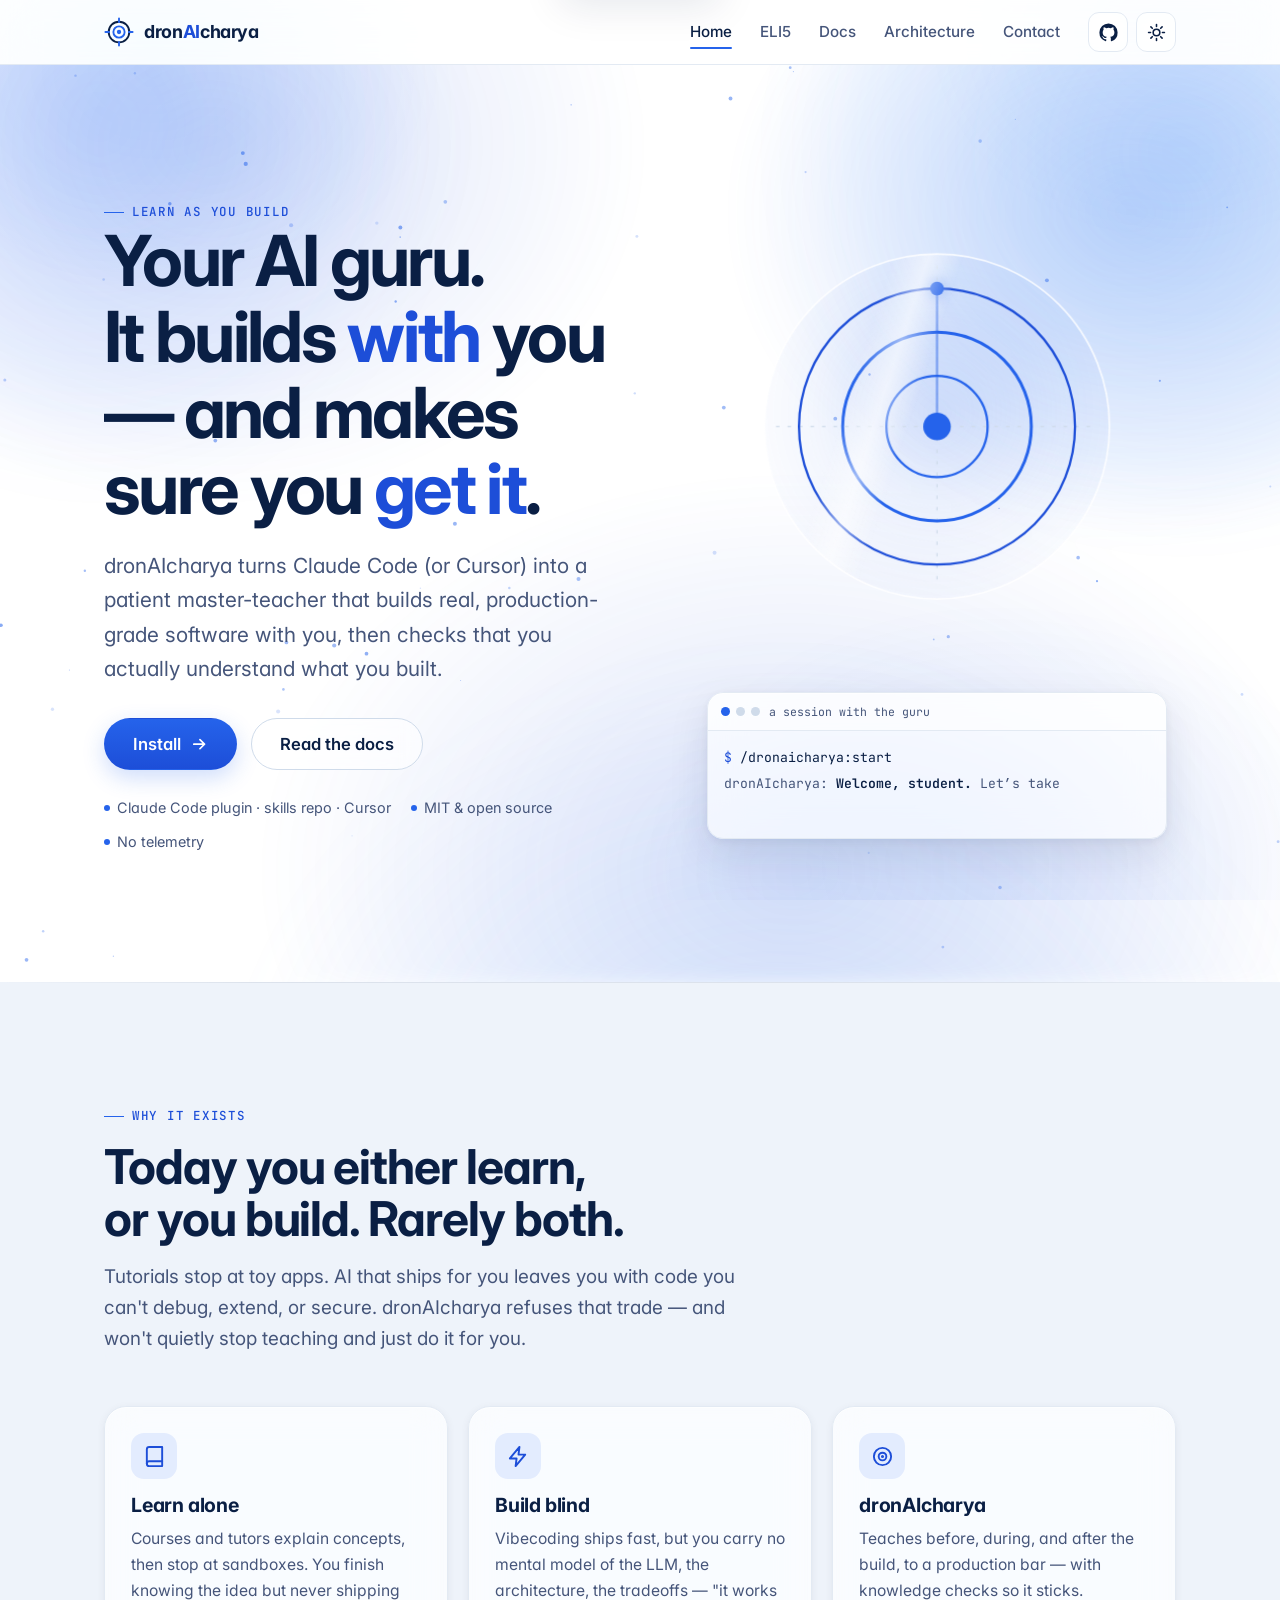
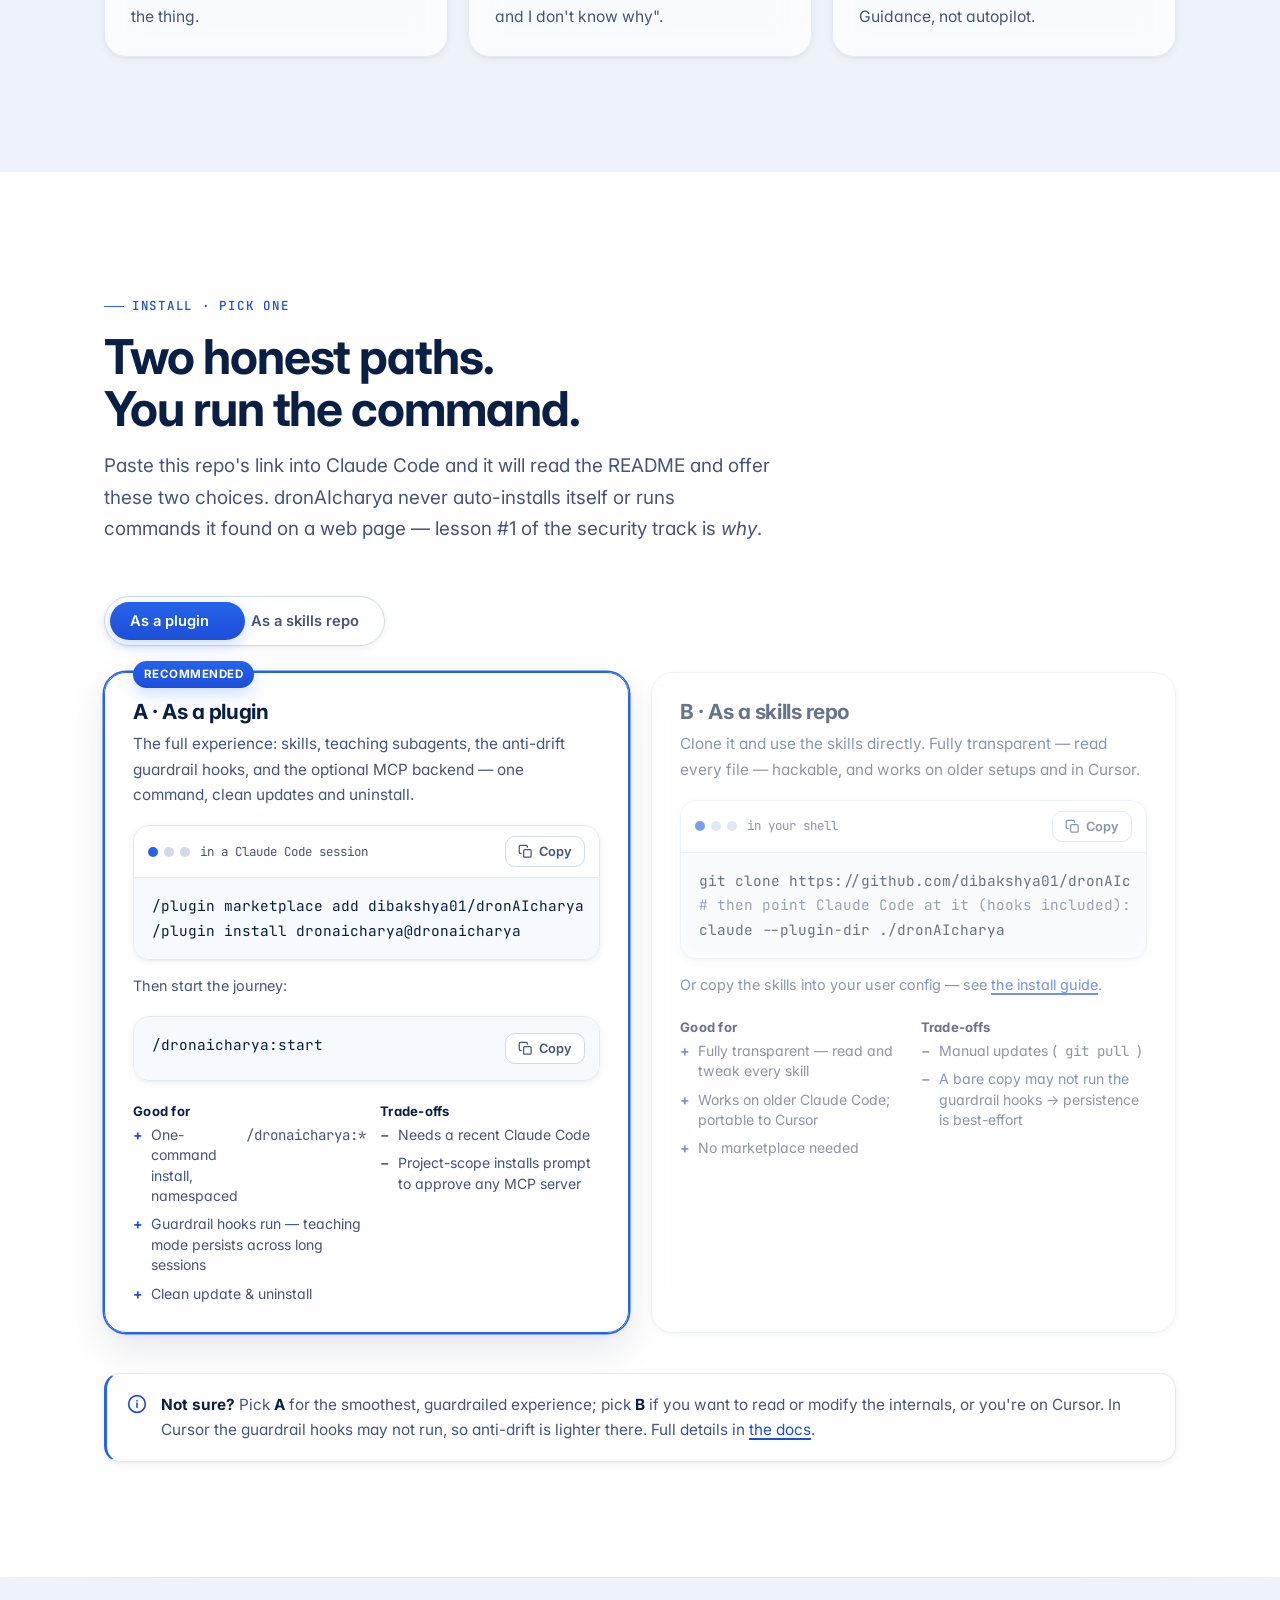
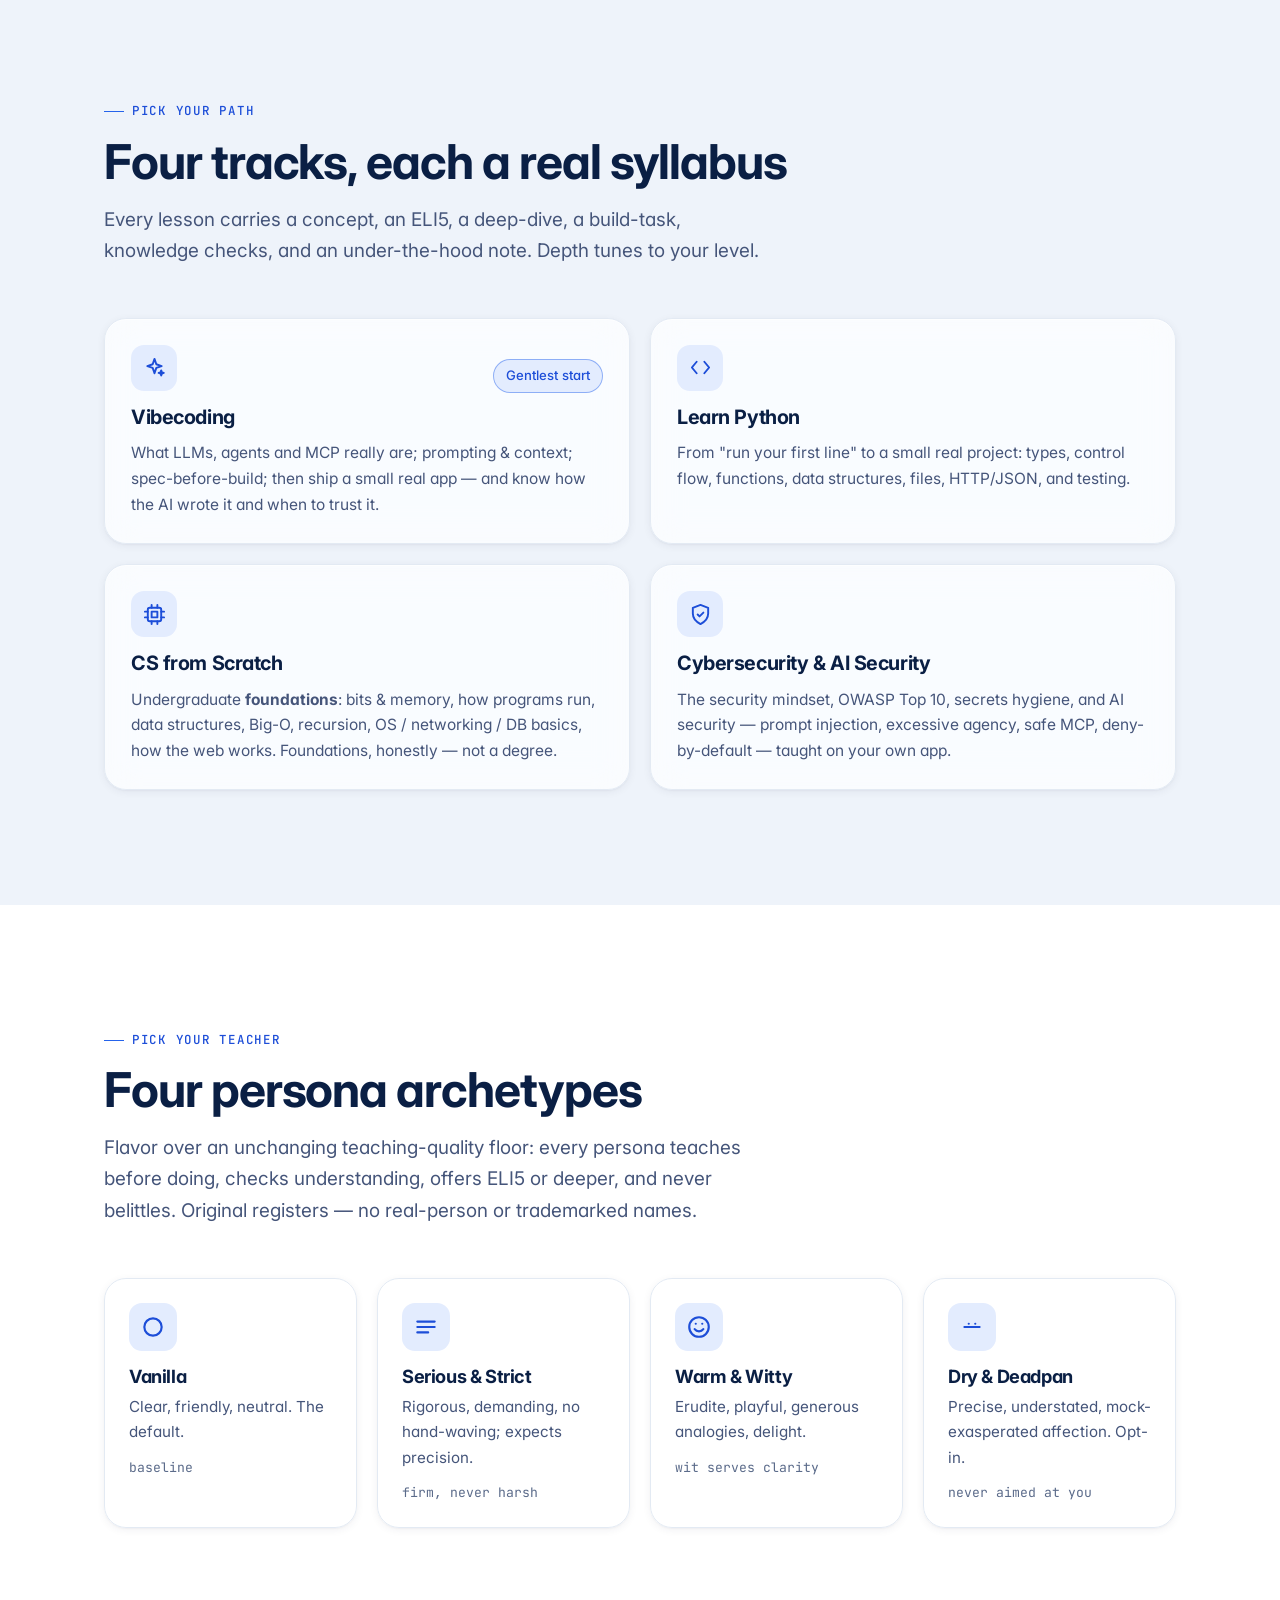
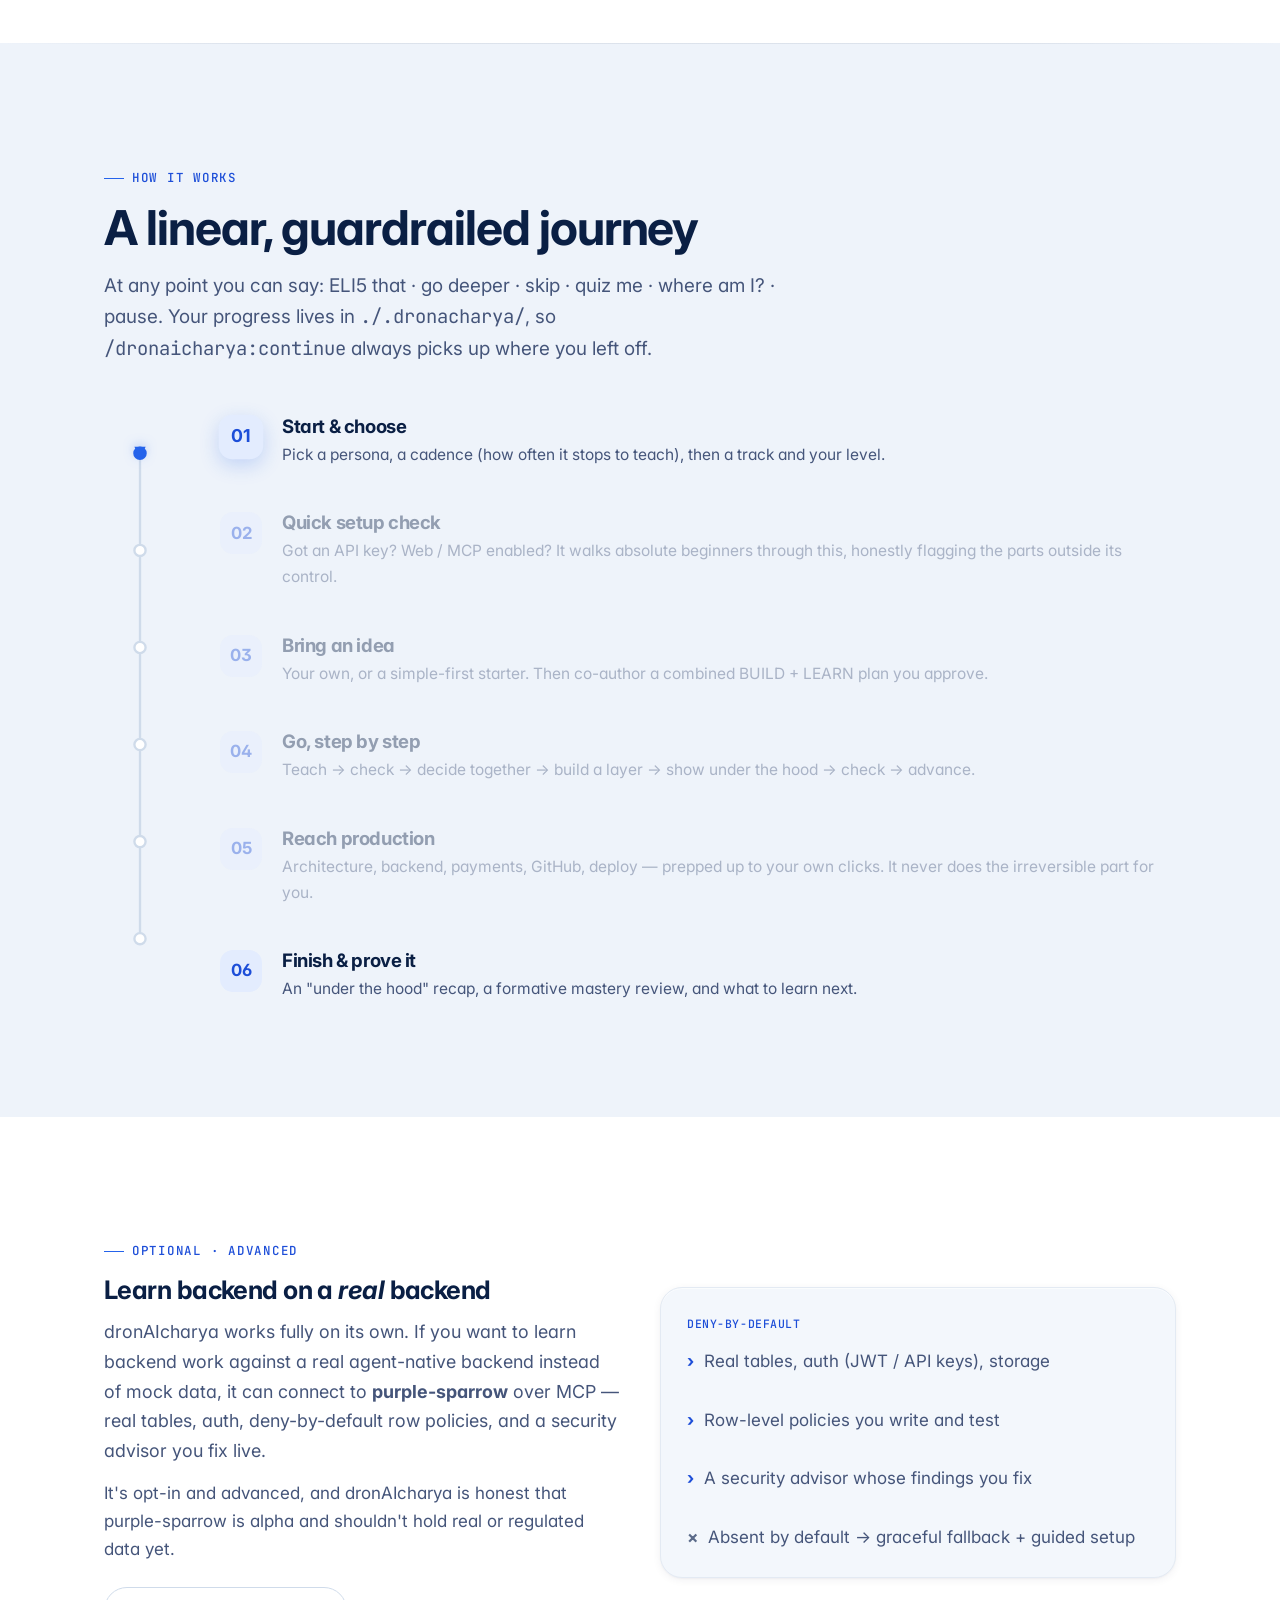
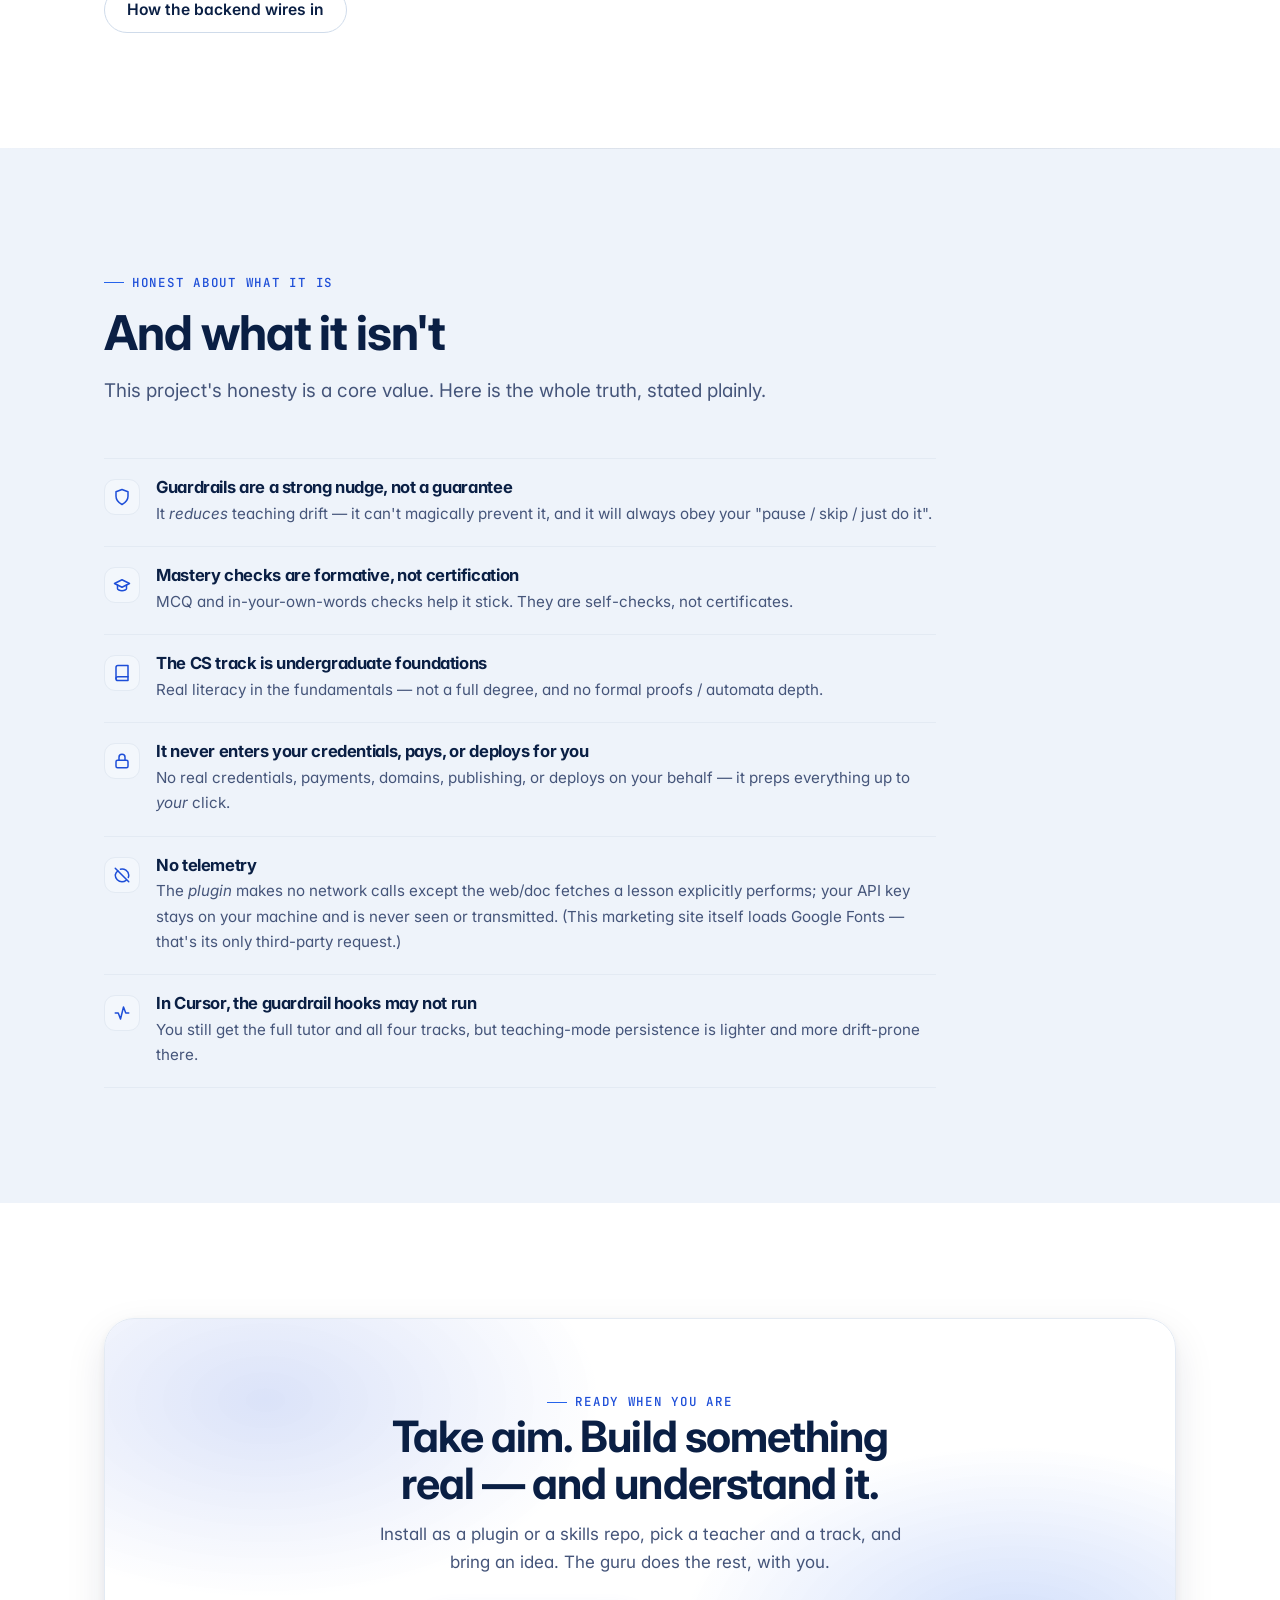
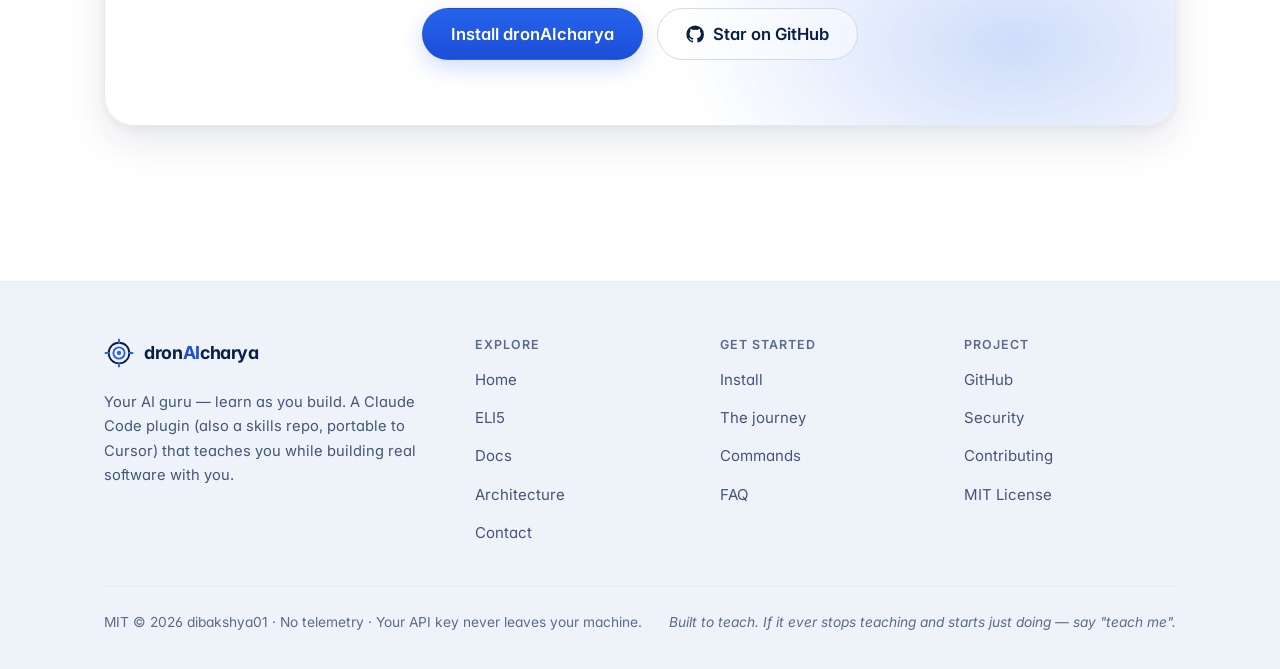
==== commit 44434a6b: "Rename the 'For everyone' page/tab to 'ELI5' across the site Co-Authored-By: Claude Opus 4.8 <norepl" ====
--- a/docs/index.html
+++ b/docs/index.html
@@ -37,7 +37,7 @@
       </a>
       <ul class="nav-links" id="nav-links">
         <li><a href="index.html" aria-current="page">Home</a></li>
-        <li><a href="eli5.html">For everyone</a></li>
+        <li><a href="eli5.html">ELI5</a></li>
         <li><a href="docs.html">Docs</a></li>
         <li><a href="architecture.html">Architecture</a></li>
         <li><a href="contact.html">Contact</a></li>
@@ -511,7 +511,7 @@
           <h4>Explore</h4>
           <ul>
             <li><a href="index.html">Home</a></li>
-            <li><a href="eli5.html">For everyone</a></li>
+            <li><a href="eli5.html">ELI5</a></li>
             <li><a href="docs.html">Docs</a></li>
             <li><a href="architecture.html">Architecture</a></li>
             <li><a href="contact.html">Contact</a></li>
